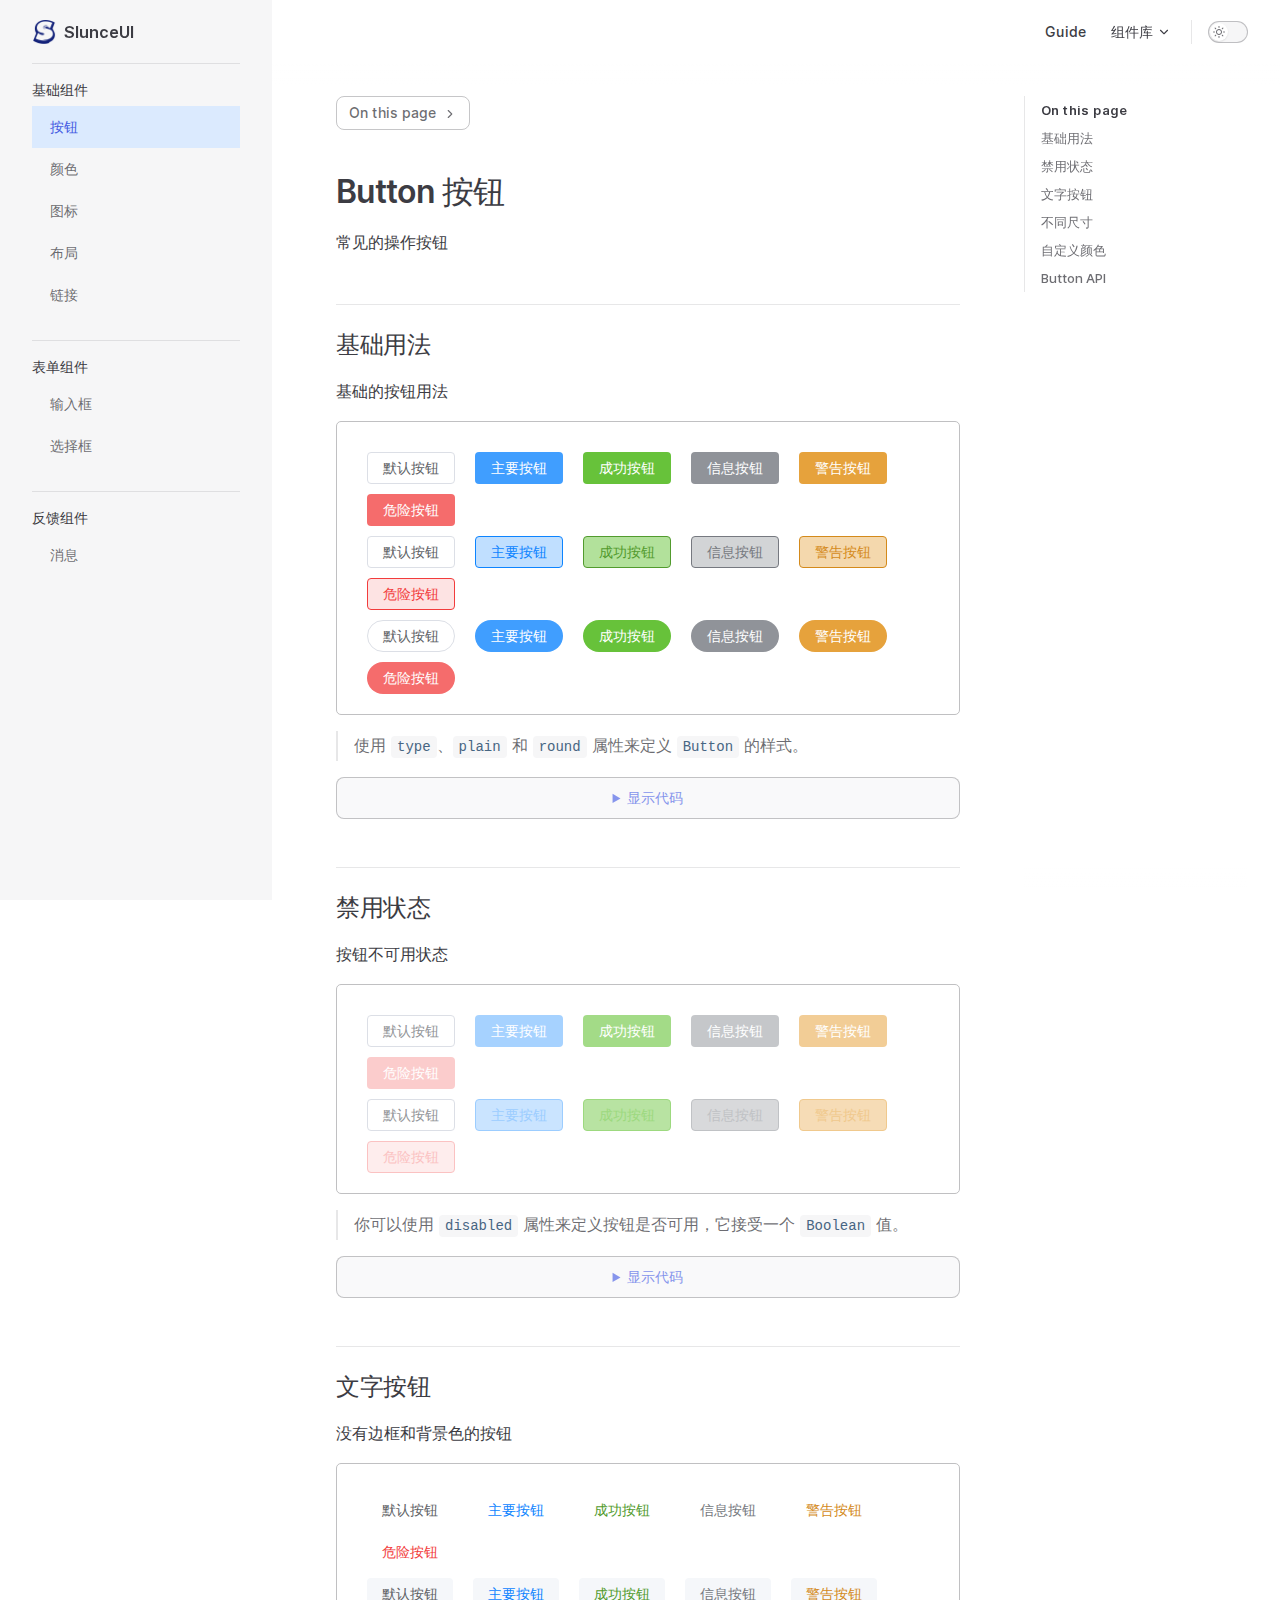
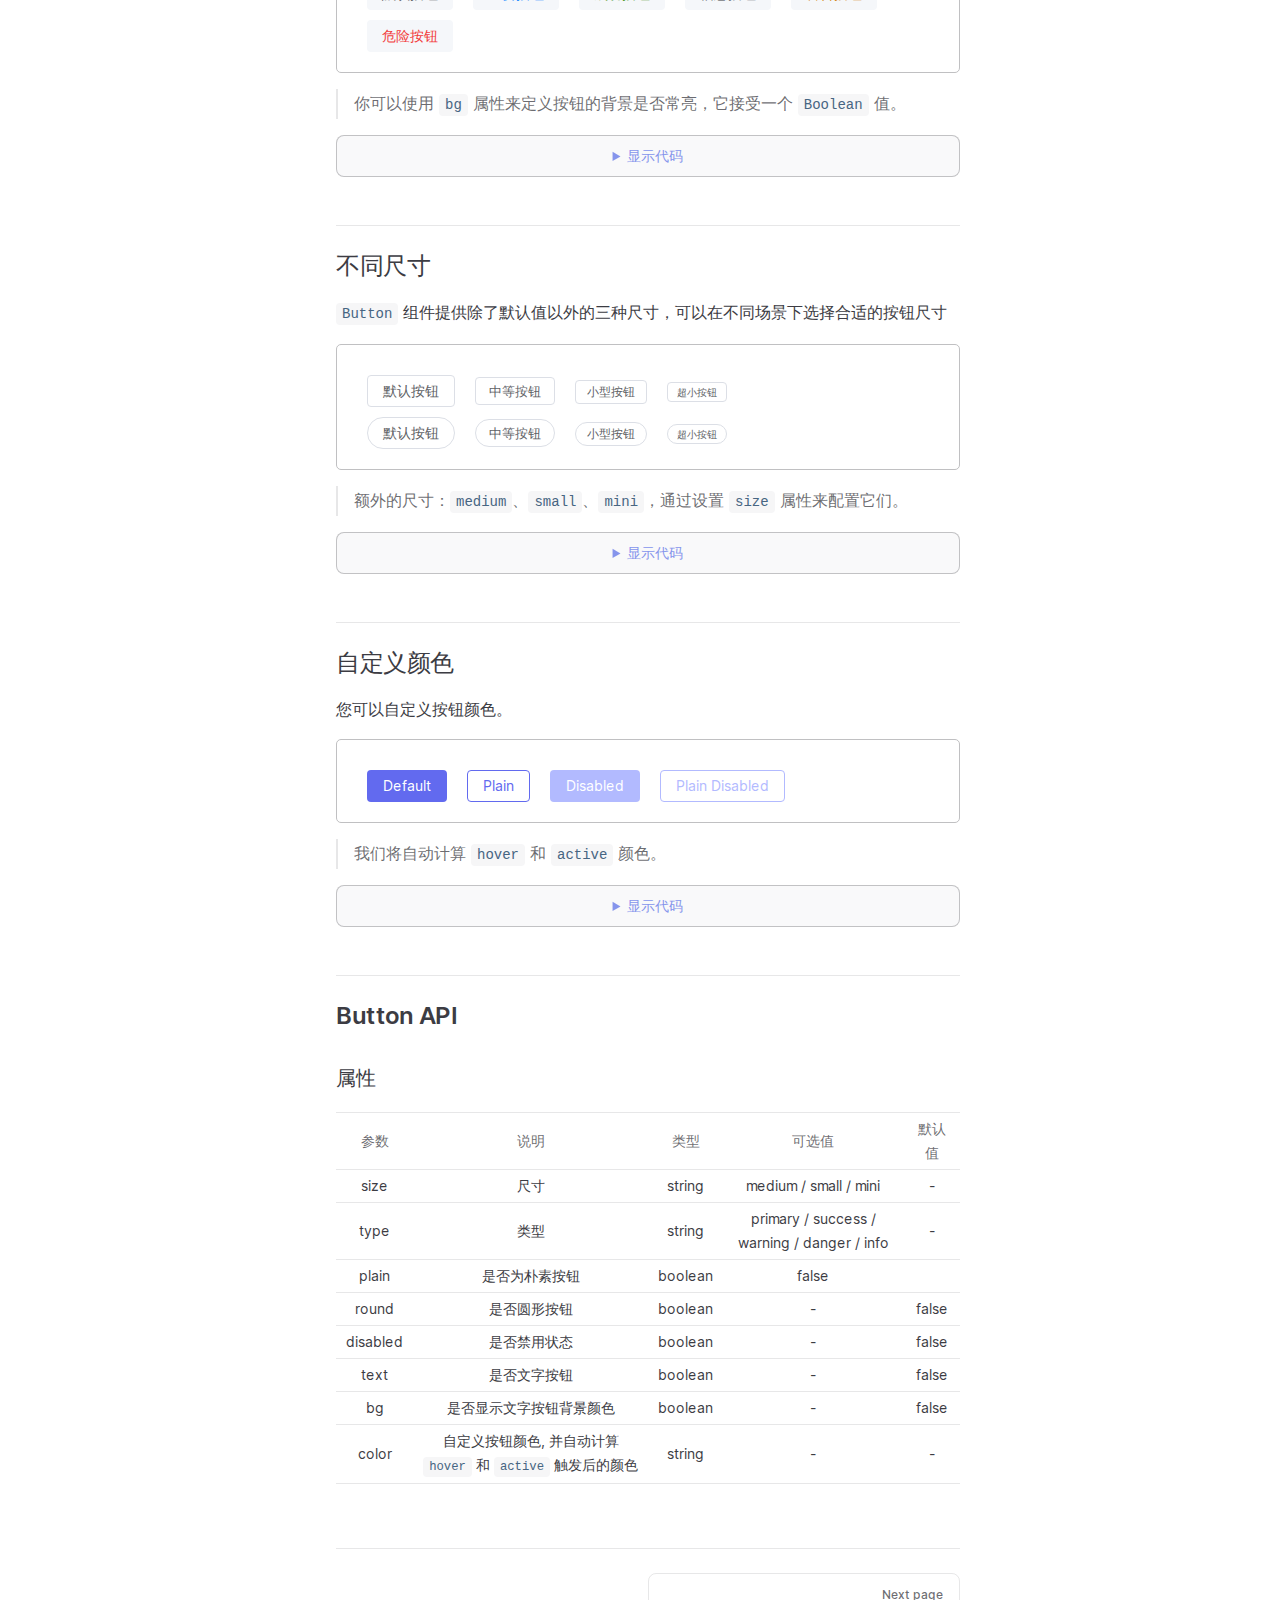
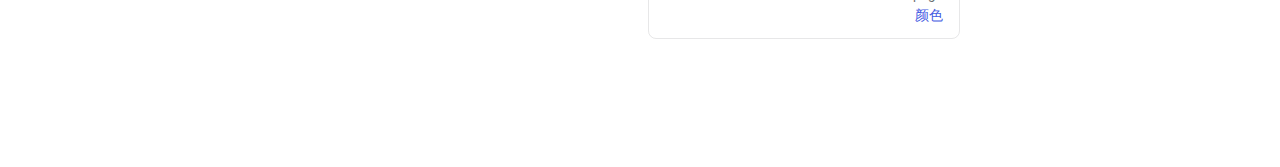
==== components/basic/button/index.html @ 37c3b407 "first add" ====
<!DOCTYPE html>
<html lang="en-US" dir="ltr">
  <head>
    <meta charset="utf-8">
    <meta name="viewport" content="width=device-width,initial-scale=1">
    <title>Button 按钮 | VitePress</title>
    <meta name="description" content="A VitePress site">
    <link rel="preload stylesheet" href="/assets/style.2dcff275.css" as="style">
    <script type="module" src="/assets/app.7edcdb15.js"></script>
    <link rel="preload" href="/assets/inter-roman-latin.2ed14f66.woff2" as="font" type="font/woff2" crossorigin="">
  <link rel="modulepreload" href="/assets/chunks/framework.1fa10162.js">
  <link rel="modulepreload" href="/assets/chunks/theme.1458fcb7.js">
  <link rel="modulepreload" href="/assets/components_basic_button_index.md.d06f1eed.lean.js">
  <script id="check-dark-light">(()=>{const e=localStorage.getItem("vitepress-theme-appearance")||"",a=window.matchMedia("(prefers-color-scheme: dark)").matches;(!e||e==="auto"?a:e==="dark")&&document.documentElement.classList.add("dark")})();</script>
  </head>
  <body>
    <div id="app"><div class="Layout" data-v-0743a4cf><!--[--><!--]--><!--[--><span tabindex="-1" data-v-5d77ab9c></span><a href="#VPContent" class="VPSkipLink visually-hidden" data-v-5d77ab9c> Skip to content </a><!--]--><!----><header class="VPNav" data-v-0743a4cf data-v-74433bcd><div class="VPNavBar has-sidebar" data-v-74433bcd data-v-3f7b1426><div class="container" data-v-3f7b1426><div class="title" data-v-3f7b1426><div class="VPNavBarTitle has-sidebar" data-v-3f7b1426 data-v-ff58567a><a class="title" href="/" data-v-ff58567a><!--[--><!--]--><!--[--><img class="VPImage logo" src="/logo.png" alt data-v-5f737d12><!--]--><!--[-->SlunceUI<!--]--><!--[--><!--]--></a></div></div><div class="content" data-v-3f7b1426><div class="curtain" data-v-3f7b1426></div><div class="content-body" data-v-3f7b1426><!--[--><!--]--><div class="VPNavBarSearch search" style="--vp-meta-key:&#39;Meta&#39;;" data-v-3f7b1426><!----></div><nav aria-labelledby="main-nav-aria-label" class="VPNavBarMenu menu" data-v-3f7b1426 data-v-c301f080><span id="main-nav-aria-label" class="visually-hidden" data-v-c301f080>Main Navigation</span><!--[--><!--[--><a class="VPLink link VPNavBarMenuLink" href="/guide/quickstart.html" tabindex="0" data-v-c301f080 data-v-0ea0fac5 data-v-6d3f8d57><!--[-->Guide<!--]--><!----></a><!--]--><!--[--><div class="VPFlyout VPNavBarMenuGroup" data-v-c301f080 data-v-d0f6ffcd><button type="button" class="button" aria-haspopup="true" aria-expanded="false" data-v-d0f6ffcd><span class="text" data-v-d0f6ffcd><!----> 组件库 <svg xmlns="http://www.w3.org/2000/svg" aria-hidden="true" focusable="false" viewbox="0 0 24 24" class="text-icon" data-v-d0f6ffcd><path d="M12,16c-0.3,0-0.5-0.1-0.7-0.3l-6-6c-0.4-0.4-0.4-1,0-1.4s1-0.4,1.4,0l5.3,5.3l5.3-5.3c0.4-0.4,1-0.4,1.4,0s0.4,1,0,1.4l-6,6C12.5,15.9,12.3,16,12,16z"></path></svg></span></button><div class="menu" data-v-d0f6ffcd><div class="VPMenu" data-v-d0f6ffcd data-v-55a66631><div class="items" data-v-55a66631><!--[--><!--[--><div class="VPMenuLink" data-v-55a66631 data-v-6b50d89c><a class="VPLink link active" href="/components/basic/button/" data-v-6b50d89c data-v-6d3f8d57><!--[-->基础组件<!--]--><!----></a></div><!--]--><!--[--><div class="VPMenuLink" data-v-55a66631 data-v-6b50d89c><a class="VPLink link" href="/components/form/input/" data-v-6b50d89c data-v-6d3f8d57><!--[-->表单组件<!--]--><!----></a></div><!--]--><!--[--><div class="VPMenuLink" data-v-55a66631 data-v-6b50d89c><a class="VPLink link" href="/components/feedback/message/" data-v-6b50d89c data-v-6d3f8d57><!--[-->反馈组件<!--]--><!----></a></div><!--]--><!--]--></div><!--[--><!--]--></div></div></div><!--]--><!--]--></nav><!----><div class="VPNavBarAppearance appearance" data-v-3f7b1426 data-v-57c62983><button class="VPSwitch VPSwitchAppearance" type="button" role="switch" title="toggle dark mode" aria-checked="false" data-v-57c62983 data-v-f590e0dc data-v-1c01f99e><span class="check" data-v-1c01f99e><span class="icon" data-v-1c01f99e><!--[--><svg xmlns="http://www.w3.org/2000/svg" aria-hidden="true" focusable="false" viewbox="0 0 24 24" class="sun" data-v-f590e0dc><path d="M12,18c-3.3,0-6-2.7-6-6s2.7-6,6-6s6,2.7,6,6S15.3,18,12,18zM12,8c-2.2,0-4,1.8-4,4c0,2.2,1.8,4,4,4c2.2,0,4-1.8,4-4C16,9.8,14.2,8,12,8z"></path><path d="M12,4c-0.6,0-1-0.4-1-1V1c0-0.6,0.4-1,1-1s1,0.4,1,1v2C13,3.6,12.6,4,12,4z"></path><path d="M12,24c-0.6,0-1-0.4-1-1v-2c0-0.6,0.4-1,1-1s1,0.4,1,1v2C13,23.6,12.6,24,12,24z"></path><path d="M5.6,6.6c-0.3,0-0.5-0.1-0.7-0.3L3.5,4.9c-0.4-0.4-0.4-1,0-1.4s1-0.4,1.4,0l1.4,1.4c0.4,0.4,0.4,1,0,1.4C6.2,6.5,5.9,6.6,5.6,6.6z"></path><path d="M19.8,20.8c-0.3,0-0.5-0.1-0.7-0.3l-1.4-1.4c-0.4-0.4-0.4-1,0-1.4s1-0.4,1.4,0l1.4,1.4c0.4,0.4,0.4,1,0,1.4C20.3,20.7,20,20.8,19.8,20.8z"></path><path d="M3,13H1c-0.6,0-1-0.4-1-1s0.4-1,1-1h2c0.6,0,1,0.4,1,1S3.6,13,3,13z"></path><path d="M23,13h-2c-0.6,0-1-0.4-1-1s0.4-1,1-1h2c0.6,0,1,0.4,1,1S23.6,13,23,13z"></path><path d="M4.2,20.8c-0.3,0-0.5-0.1-0.7-0.3c-0.4-0.4-0.4-1,0-1.4l1.4-1.4c0.4-0.4,1-0.4,1.4,0s0.4,1,0,1.4l-1.4,1.4C4.7,20.7,4.5,20.8,4.2,20.8z"></path><path d="M18.4,6.6c-0.3,0-0.5-0.1-0.7-0.3c-0.4-0.4-0.4-1,0-1.4l1.4-1.4c0.4-0.4,1-0.4,1.4,0s0.4,1,0,1.4l-1.4,1.4C18.9,6.5,18.6,6.6,18.4,6.6z"></path></svg><svg xmlns="http://www.w3.org/2000/svg" aria-hidden="true" focusable="false" viewbox="0 0 24 24" class="moon" data-v-f590e0dc><path d="M12.1,22c-0.3,0-0.6,0-0.9,0c-5.5-0.5-9.5-5.4-9-10.9c0.4-4.8,4.2-8.6,9-9c0.4,0,0.8,0.2,1,0.5c0.2,0.3,0.2,0.8-0.1,1.1c-2,2.7-1.4,6.4,1.3,8.4c2.1,1.6,5,1.6,7.1,0c0.3-0.2,0.7-0.3,1.1-0.1c0.3,0.2,0.5,0.6,0.5,1c-0.2,2.7-1.5,5.1-3.6,6.8C16.6,21.2,14.4,22,12.1,22zM9.3,4.4c-2.9,1-5,3.6-5.2,6.8c-0.4,4.4,2.8,8.3,7.2,8.7c2.1,0.2,4.2-0.4,5.8-1.8c1.1-0.9,1.9-2.1,2.4-3.4c-2.5,0.9-5.3,0.5-7.5-1.1C9.2,11.4,8.1,7.7,9.3,4.4z"></path></svg><!--]--></span></span></button></div><!----><div class="VPFlyout VPNavBarExtra extra" data-v-3f7b1426 data-v-7efd8eee data-v-d0f6ffcd><button type="button" class="button" aria-haspopup="true" aria-expanded="false" aria-label="extra navigation" data-v-d0f6ffcd><svg xmlns="http://www.w3.org/2000/svg" aria-hidden="true" focusable="false" viewbox="0 0 24 24" class="icon" data-v-d0f6ffcd><circle cx="12" cy="12" r="2"></circle><circle cx="19" cy="12" r="2"></circle><circle cx="5" cy="12" r="2"></circle></svg></button><div class="menu" data-v-d0f6ffcd><div class="VPMenu" data-v-d0f6ffcd data-v-55a66631><!----><!--[--><!--[--><!----><div class="group" data-v-7efd8eee><div class="item appearance" data-v-7efd8eee><p class="label" data-v-7efd8eee>Appearance</p><div class="appearance-action" data-v-7efd8eee><button class="VPSwitch VPSwitchAppearance" type="button" role="switch" title="toggle dark mode" aria-checked="false" data-v-7efd8eee data-v-f590e0dc data-v-1c01f99e><span class="check" data-v-1c01f99e><span class="icon" data-v-1c01f99e><!--[--><svg xmlns="http://www.w3.org/2000/svg" aria-hidden="true" focusable="false" viewbox="0 0 24 24" class="sun" data-v-f590e0dc><path d="M12,18c-3.3,0-6-2.7-6-6s2.7-6,6-6s6,2.7,6,6S15.3,18,12,18zM12,8c-2.2,0-4,1.8-4,4c0,2.2,1.8,4,4,4c2.2,0,4-1.8,4-4C16,9.8,14.2,8,12,8z"></path><path d="M12,4c-0.6,0-1-0.4-1-1V1c0-0.6,0.4-1,1-1s1,0.4,1,1v2C13,3.6,12.6,4,12,4z"></path><path d="M12,24c-0.6,0-1-0.4-1-1v-2c0-0.6,0.4-1,1-1s1,0.4,1,1v2C13,23.6,12.6,24,12,24z"></path><path d="M5.6,6.6c-0.3,0-0.5-0.1-0.7-0.3L3.5,4.9c-0.4-0.4-0.4-1,0-1.4s1-0.4,1.4,0l1.4,1.4c0.4,0.4,0.4,1,0,1.4C6.2,6.5,5.9,6.6,5.6,6.6z"></path><path d="M19.8,20.8c-0.3,0-0.5-0.1-0.7-0.3l-1.4-1.4c-0.4-0.4-0.4-1,0-1.4s1-0.4,1.4,0l1.4,1.4c0.4,0.4,0.4,1,0,1.4C20.3,20.7,20,20.8,19.8,20.8z"></path><path d="M3,13H1c-0.6,0-1-0.4-1-1s0.4-1,1-1h2c0.6,0,1,0.4,1,1S3.6,13,3,13z"></path><path d="M23,13h-2c-0.6,0-1-0.4-1-1s0.4-1,1-1h2c0.6,0,1,0.4,1,1S23.6,13,23,13z"></path><path d="M4.2,20.8c-0.3,0-0.5-0.1-0.7-0.3c-0.4-0.4-0.4-1,0-1.4l1.4-1.4c0.4-0.4,1-0.4,1.4,0s0.4,1,0,1.4l-1.4,1.4C4.7,20.7,4.5,20.8,4.2,20.8z"></path><path d="M18.4,6.6c-0.3,0-0.5-0.1-0.7-0.3c-0.4-0.4-0.4-1,0-1.4l1.4-1.4c0.4-0.4,1-0.4,1.4,0s0.4,1,0,1.4l-1.4,1.4C18.9,6.5,18.6,6.6,18.4,6.6z"></path></svg><svg xmlns="http://www.w3.org/2000/svg" aria-hidden="true" focusable="false" viewbox="0 0 24 24" class="moon" data-v-f590e0dc><path d="M12.1,22c-0.3,0-0.6,0-0.9,0c-5.5-0.5-9.5-5.4-9-10.9c0.4-4.8,4.2-8.6,9-9c0.4,0,0.8,0.2,1,0.5c0.2,0.3,0.2,0.8-0.1,1.1c-2,2.7-1.4,6.4,1.3,8.4c2.1,1.6,5,1.6,7.1,0c0.3-0.2,0.7-0.3,1.1-0.1c0.3,0.2,0.5,0.6,0.5,1c-0.2,2.7-1.5,5.1-3.6,6.8C16.6,21.2,14.4,22,12.1,22zM9.3,4.4c-2.9,1-5,3.6-5.2,6.8c-0.4,4.4,2.8,8.3,7.2,8.7c2.1,0.2,4.2-0.4,5.8-1.8c1.1-0.9,1.9-2.1,2.4-3.4c-2.5,0.9-5.3,0.5-7.5-1.1C9.2,11.4,8.1,7.7,9.3,4.4z"></path></svg><!--]--></span></span></button></div></div></div><!----><!--]--><!--]--></div></div></div><!--[--><!--]--><button type="button" class="VPNavBarHamburger hamburger" aria-label="mobile navigation" aria-expanded="false" aria-controls="VPNavScreen" data-v-3f7b1426 data-v-90e45a41><span class="container" data-v-90e45a41><span class="top" data-v-90e45a41></span><span class="middle" data-v-90e45a41></span><span class="bottom" data-v-90e45a41></span></span></button></div></div></div></div><!----></header><div class="VPLocalNav" data-v-0743a4cf data-v-85c79b19><button class="menu" aria-expanded="false" aria-controls="VPSidebarNav" data-v-85c79b19><svg xmlns="http://www.w3.org/2000/svg" aria-hidden="true" focusable="false" viewbox="0 0 24 24" class="menu-icon" data-v-85c79b19><path d="M17,11H3c-0.6,0-1-0.4-1-1s0.4-1,1-1h14c0.6,0,1,0.4,1,1S17.6,11,17,11z"></path><path d="M21,7H3C2.4,7,2,6.6,2,6s0.4-1,1-1h18c0.6,0,1,0.4,1,1S21.6,7,21,7z"></path><path d="M21,15H3c-0.6,0-1-0.4-1-1s0.4-1,1-1h18c0.6,0,1,0.4,1,1S21.6,15,21,15z"></path><path d="M17,19H3c-0.6,0-1-0.4-1-1s0.4-1,1-1h14c0.6,0,1,0.4,1,1S17.6,19,17,19z"></path></svg><span class="menu-text" data-v-85c79b19>Menu</span></button><div class="VPLocalNavOutlineDropdown" style="--vp-vh:0px;" data-v-85c79b19 data-v-6636bdb1><button data-v-6636bdb1>Return to top</button><!----></div></div><aside class="VPSidebar" data-v-0743a4cf data-v-1d3a9944><div class="curtain" data-v-1d3a9944></div><nav class="nav" id="VPSidebarNav" aria-labelledby="sidebar-aria-label" tabindex="-1" data-v-1d3a9944><span class="visually-hidden" id="sidebar-aria-label" data-v-1d3a9944> Sidebar Navigation </span><!--[--><!--]--><!--[--><div class="group" data-v-1d3a9944><section class="VPSidebarItem level-0 has-active" data-v-1d3a9944 data-v-4df54b4c><div class="item" role="button" tabindex="0" data-v-4df54b4c><div class="indicator" data-v-4df54b4c></div><h2 class="text" data-v-4df54b4c>基础组件</h2><!----></div><div class="items" data-v-4df54b4c><!--[--><div class="VPSidebarItem level-1 is-link is-active has-active" data-v-4df54b4c data-v-4df54b4c><div class="item" data-v-4df54b4c><div class="indicator" data-v-4df54b4c></div><a class="VPLink link link" href="/components/basic/button/" data-v-4df54b4c data-v-6d3f8d57><!--[--><p class="text" data-v-4df54b4c>按钮</p><!--]--><!----></a><!----></div><!----></div><div class="VPSidebarItem level-1 is-link" data-v-4df54b4c data-v-4df54b4c><div class="item" data-v-4df54b4c><div class="indicator" data-v-4df54b4c></div><a class="VPLink link link" href="/components/basic/color/" data-v-4df54b4c data-v-6d3f8d57><!--[--><p class="text" data-v-4df54b4c>颜色</p><!--]--><!----></a><!----></div><!----></div><div class="VPSidebarItem level-1 is-link" data-v-4df54b4c data-v-4df54b4c><div class="item" data-v-4df54b4c><div class="indicator" data-v-4df54b4c></div><a class="VPLink link link" href="/components/basic/icon/" data-v-4df54b4c data-v-6d3f8d57><!--[--><p class="text" data-v-4df54b4c>图标</p><!--]--><!----></a><!----></div><!----></div><div class="VPSidebarItem level-1 is-link" data-v-4df54b4c data-v-4df54b4c><div class="item" data-v-4df54b4c><div class="indicator" data-v-4df54b4c></div><a class="VPLink link link" href="/components/basic/layout/" data-v-4df54b4c data-v-6d3f8d57><!--[--><p class="text" data-v-4df54b4c>布局</p><!--]--><!----></a><!----></div><!----></div><div class="VPSidebarItem level-1 is-link" data-v-4df54b4c data-v-4df54b4c><div class="item" data-v-4df54b4c><div class="indicator" data-v-4df54b4c></div><a class="VPLink link link" href="/components/basic/link/" data-v-4df54b4c data-v-6d3f8d57><!--[--><p class="text" data-v-4df54b4c>链接</p><!--]--><!----></a><!----></div><!----></div><!--]--></div></section></div><div class="group" data-v-1d3a9944><section class="VPSidebarItem level-0" data-v-1d3a9944 data-v-4df54b4c><div class="item" role="button" tabindex="0" data-v-4df54b4c><div class="indicator" data-v-4df54b4c></div><h2 class="text" data-v-4df54b4c>表单组件</h2><!----></div><div class="items" data-v-4df54b4c><!--[--><div class="VPSidebarItem level-1 is-link" data-v-4df54b4c data-v-4df54b4c><div class="item" data-v-4df54b4c><div class="indicator" data-v-4df54b4c></div><a class="VPLink link link" href="/components/form/input/" data-v-4df54b4c data-v-6d3f8d57><!--[--><p class="text" data-v-4df54b4c>输入框</p><!--]--><!----></a><!----></div><!----></div><div class="VPSidebarItem level-1 is-link" data-v-4df54b4c data-v-4df54b4c><div class="item" data-v-4df54b4c><div class="indicator" data-v-4df54b4c></div><a class="VPLink link link" href="/components/form/select/" data-v-4df54b4c data-v-6d3f8d57><!--[--><p class="text" data-v-4df54b4c>选择框</p><!--]--><!----></a><!----></div><!----></div><!--]--></div></section></div><div class="group" data-v-1d3a9944><section class="VPSidebarItem level-0" data-v-1d3a9944 data-v-4df54b4c><div class="item" role="button" tabindex="0" data-v-4df54b4c><div class="indicator" data-v-4df54b4c></div><h2 class="text" data-v-4df54b4c>反馈组件</h2><!----></div><div class="items" data-v-4df54b4c><!--[--><div class="VPSidebarItem level-1 is-link" data-v-4df54b4c data-v-4df54b4c><div class="item" data-v-4df54b4c><div class="indicator" data-v-4df54b4c></div><a class="VPLink link link" href="/components/feedback/message/" data-v-4df54b4c data-v-6d3f8d57><!--[--><p class="text" data-v-4df54b4c>消息</p><!--]--><!----></a><!----></div><!----></div><!--]--></div></section></div><!--]--><!--[--><!--]--></nav></aside><div class="VPContent has-sidebar" id="VPContent" data-v-0743a4cf data-v-8d9a0112><div class="VPDoc has-sidebar has-aside" data-v-8d9a0112 data-v-25ee9d1d><!--[--><!--]--><div class="container" data-v-25ee9d1d><div class="aside" data-v-25ee9d1d><div class="aside-curtain" data-v-25ee9d1d></div><div class="aside-container" data-v-25ee9d1d><div class="aside-content" data-v-25ee9d1d><div class="VPDocAside" data-v-25ee9d1d data-v-df4d5c94><!--[--><!--]--><!--[--><!--]--><div class="VPDocAsideOutline" data-v-df4d5c94 data-v-f5118e29><div class="content" data-v-f5118e29><div class="outline-marker" data-v-f5118e29></div><div class="outline-title" data-v-f5118e29>On this page</div><nav aria-labelledby="doc-outline-aria-label" data-v-f5118e29><span class="visually-hidden" id="doc-outline-aria-label" data-v-f5118e29> Table of Contents for current page </span><ul class="root" data-v-f5118e29 data-v-3be50e0f><!--[--><!--]--></ul></nav></div></div><!--[--><!--]--><div class="spacer" data-v-df4d5c94></div><!--[--><!--]--><!----><!--[--><!--]--><!--[--><!--]--></div></div></div></div><div class="content" data-v-25ee9d1d><div class="content-container" data-v-25ee9d1d><!--[--><!--]--><!----><main class="main" data-v-25ee9d1d><div style="position:relative;" class="vp-doc _components_basic_button_index" data-v-25ee9d1d><div><h1 id="button-按钮" tabindex="-1">Button 按钮 <a class="header-anchor" href="#button-按钮" aria-label="Permalink to &quot;Button 按钮&quot;">​</a></h1><p>常见的操作按钮</p><h2 id="基础用法" tabindex="-1">基础用法 <a class="header-anchor" href="#基础用法" aria-label="Permalink to &quot;基础用法&quot;">​</a></h2><p>基础的按钮用法</p><div class="box" style="border:1px solid #c0c0c2;border-radius:5px;padding:20px 10px;"><div><button class="slButton sl-button sl-button-normal sl-button-default" style="margin-top:10px;" data-v-25413bf1><!----><!--[-->默认按钮<!--]--><!----></button><button class="slButton sl-button sl-button-normal sl-button-primary" style="--custom-color:#000000;--custom-color-hover:#282828;--custom-color-active:#000000;--custom-color-disabled:#505050;padding:8px 15px;margin-top:10px;" data-v-25413bf1><!----><!--[-->主要按钮<!--]--><!----></button><button class="slButton sl-button sl-button-normal sl-button-success" style="--custom-color:#000000;--custom-color-hover:#282828;--custom-color-active:#000000;--custom-color-disabled:#505050;padding:8px 15px;margin-top:10px;" data-v-25413bf1><!----><!--[-->成功按钮<!--]--><!----></button><button class="slButton sl-button sl-button-normal sl-button-info" style="--custom-color:#000000;--custom-color-hover:#282828;--custom-color-active:#000000;--custom-color-disabled:#505050;padding:8px 15px;margin-top:10px;" data-v-25413bf1><!----><!--[-->信息按钮<!--]--><!----></button><button class="slButton sl-button sl-button-normal sl-button-warning" style="--custom-color:#000000;--custom-color-hover:#282828;--custom-color-active:#000000;--custom-color-disabled:#505050;padding:8px 15px;margin-top:10px;" data-v-25413bf1><!----><!--[-->警告按钮<!--]--><!----></button><button class="slButton sl-button sl-button-normal sl-button-danger" style="--custom-color:#000000;--custom-color-hover:#282828;--custom-color-active:#000000;--custom-color-disabled:#505050;padding:8px 15px;margin-top:10px;" data-v-25413bf1><!----><!--[-->危险按钮<!--]--><!----></button></div><div><button class="slButton sl-button sl-button-normal sl-button-default is-plain" style="margin-top:10px;" data-v-25413bf1><!----><!--[-->默认按钮<!--]--><!----></button><button class="slButton sl-button sl-button-normal sl-button-primary is-plain" style="--custom-color:#000000;--custom-color-hover:#282828;--custom-color-active:#000000;--custom-color-disabled:#505050;padding:8px 15px;margin-top:10px;" data-v-25413bf1><!----><!--[-->主要按钮<!--]--><!----></button><button class="slButton sl-button sl-button-normal sl-button-success is-plain" style="--custom-color:#000000;--custom-color-hover:#282828;--custom-color-active:#000000;--custom-color-disabled:#505050;padding:8px 15px;margin-top:10px;" data-v-25413bf1><!----><!--[-->成功按钮<!--]--><!----></button><button class="slButton sl-button sl-button-normal sl-button-info is-plain" style="--custom-color:#000000;--custom-color-hover:#282828;--custom-color-active:#000000;--custom-color-disabled:#505050;padding:8px 15px;margin-top:10px;" data-v-25413bf1><!----><!--[-->信息按钮<!--]--><!----></button><button class="slButton sl-button sl-button-normal sl-button-warning is-plain" style="--custom-color:#000000;--custom-color-hover:#282828;--custom-color-active:#000000;--custom-color-disabled:#505050;padding:8px 15px;margin-top:10px;" data-v-25413bf1><!----><!--[-->警告按钮<!--]--><!----></button><button class="slButton sl-button sl-button-normal sl-button-danger is-plain" style="--custom-color:#000000;--custom-color-hover:#282828;--custom-color-active:#000000;--custom-color-disabled:#505050;padding:8px 15px;margin-top:10px;" data-v-25413bf1><!----><!--[-->危险按钮<!--]--><!----></button></div><div><button class="slButton sl-button sl-button-normal sl-button-default is-round" style="margin-top:10px;" data-v-25413bf1><!----><!--[-->默认按钮<!--]--><!----></button><button class="slButton sl-button sl-button-normal sl-button-primary is-round" style="--custom-color:#000000;--custom-color-hover:#282828;--custom-color-active:#000000;--custom-color-disabled:#505050;padding:8px 15px;margin-top:10px;" data-v-25413bf1><!----><!--[-->主要按钮<!--]--><!----></button><button class="slButton sl-button sl-button-normal sl-button-success is-round" style="--custom-color:#000000;--custom-color-hover:#282828;--custom-color-active:#000000;--custom-color-disabled:#505050;padding:8px 15px;margin-top:10px;" data-v-25413bf1><!----><!--[-->成功按钮<!--]--><!----></button><button class="slButton sl-button sl-button-normal sl-button-info is-round" style="--custom-color:#000000;--custom-color-hover:#282828;--custom-color-active:#000000;--custom-color-disabled:#505050;padding:8px 15px;margin-top:10px;" data-v-25413bf1><!----><!--[-->信息按钮<!--]--><!----></button><button class="slButton sl-button sl-button-normal sl-button-warning is-round" style="--custom-color:#000000;--custom-color-hover:#282828;--custom-color-active:#000000;--custom-color-disabled:#505050;padding:8px 15px;margin-top:10px;" data-v-25413bf1><!----><!--[-->警告按钮<!--]--><!----></button><button class="slButton sl-button sl-button-normal sl-button-danger is-round" style="--custom-color:#000000;--custom-color-hover:#282828;--custom-color-active:#000000;--custom-color-disabled:#505050;padding:8px 15px;margin-top:10px;" data-v-25413bf1><!----><!--[-->危险按钮<!--]--><!----></button></div></div><blockquote><p>使用 <code>type</code>、<code>plain</code> 和 <code>round</code> 属性来定义 <code>Button</code> 的样式。</p></blockquote><details class="details custom-block"><summary>显示代码</summary><div class="language-html"><button title="Copy Code" class="copy"></button><span class="lang">html</span><pre class="shiki material-theme-palenight"><code><span class="line"><span style="color:#89DDFF;">&lt;</span><span style="color:#F07178;">div</span><span style="color:#89DDFF;">&gt;</span></span>
<span class="line"><span style="color:#A6ACCD;">  </span><span style="color:#89DDFF;">&lt;</span><span style="color:#F07178;">sl-button</span><span style="color:#89DDFF;">&gt;</span><span style="color:#A6ACCD;">默认按钮</span><span style="color:#89DDFF;">&lt;/</span><span style="color:#F07178;">sl-button</span><span style="color:#89DDFF;">&gt;</span></span>
<span class="line"><span style="color:#A6ACCD;">  </span><span style="color:#89DDFF;">&lt;</span><span style="color:#F07178;">sl-button</span><span style="color:#89DDFF;"> </span><span style="color:#C792EA;">type</span><span style="color:#89DDFF;">=</span><span style="color:#89DDFF;">&quot;</span><span style="color:#C3E88D;">primary</span><span style="color:#89DDFF;">&quot;</span><span style="color:#89DDFF;">&gt;</span><span style="color:#A6ACCD;">主要按钮</span><span style="color:#89DDFF;">&lt;/</span><span style="color:#F07178;">sl-button</span><span style="color:#89DDFF;">&gt;</span></span>
<span class="line"><span style="color:#A6ACCD;">  </span><span style="color:#89DDFF;">&lt;</span><span style="color:#F07178;">sl-button</span><span style="color:#89DDFF;"> </span><span style="color:#C792EA;">type</span><span style="color:#89DDFF;">=</span><span style="color:#89DDFF;">&quot;</span><span style="color:#C3E88D;">success</span><span style="color:#89DDFF;">&quot;</span><span style="color:#89DDFF;">&gt;</span><span style="color:#A6ACCD;">成功按钮</span><span style="color:#89DDFF;">&lt;/</span><span style="color:#F07178;">sl-button</span><span style="color:#89DDFF;">&gt;</span></span>
<span class="line"><span style="color:#A6ACCD;">  </span><span style="color:#89DDFF;">&lt;</span><span style="color:#F07178;">sl-button</span><span style="color:#89DDFF;"> </span><span style="color:#C792EA;">type</span><span style="color:#89DDFF;">=</span><span style="color:#89DDFF;">&quot;</span><span style="color:#C3E88D;">info</span><span style="color:#89DDFF;">&quot;</span><span style="color:#89DDFF;">&gt;</span><span style="color:#A6ACCD;">信息按钮</span><span style="color:#89DDFF;">&lt;/</span><span style="color:#F07178;">sl-button</span><span style="color:#89DDFF;">&gt;</span></span>
<span class="line"><span style="color:#A6ACCD;">  </span><span style="color:#89DDFF;">&lt;</span><span style="color:#F07178;">sl-button</span><span style="color:#89DDFF;"> </span><span style="color:#C792EA;">type</span><span style="color:#89DDFF;">=</span><span style="color:#89DDFF;">&quot;</span><span style="color:#C3E88D;">warning</span><span style="color:#89DDFF;">&quot;</span><span style="color:#89DDFF;">&gt;</span><span style="color:#A6ACCD;">警告按钮</span><span style="color:#89DDFF;">&lt;/</span><span style="color:#F07178;">sl-button</span><span style="color:#89DDFF;">&gt;</span></span>
<span class="line"><span style="color:#A6ACCD;">  </span><span style="color:#89DDFF;">&lt;</span><span style="color:#F07178;">sl-button</span><span style="color:#89DDFF;"> </span><span style="color:#C792EA;">type</span><span style="color:#89DDFF;">=</span><span style="color:#89DDFF;">&quot;</span><span style="color:#C3E88D;">danger</span><span style="color:#89DDFF;">&quot;</span><span style="color:#89DDFF;">&gt;</span><span style="color:#A6ACCD;">危险按钮</span><span style="color:#89DDFF;">&lt;/</span><span style="color:#F07178;">sl-button</span><span style="color:#89DDFF;">&gt;</span></span>
<span class="line"><span style="color:#89DDFF;">&lt;/</span><span style="color:#F07178;">div</span><span style="color:#89DDFF;">&gt;</span></span>
<span class="line"><span style="color:#89DDFF;">&lt;</span><span style="color:#F07178;">div</span><span style="color:#89DDFF;"> </span><span style="color:#C792EA;">style</span><span style="color:#89DDFF;">=</span><span style="color:#89DDFF;">&#39;</span><span style="color:#C3E88D;">margin-top:20px</span><span style="color:#89DDFF;">&#39;</span><span style="color:#89DDFF;">&gt;</span></span>
<span class="line"><span style="color:#A6ACCD;">  </span><span style="color:#89DDFF;">&lt;</span><span style="color:#F07178;">sl-button</span><span style="color:#89DDFF;"> </span><span style="color:#C792EA;">plain</span><span style="color:#89DDFF;">&gt;</span><span style="color:#A6ACCD;">默认按钮</span><span style="color:#89DDFF;">&lt;/</span><span style="color:#F07178;">sl-button</span><span style="color:#89DDFF;">&gt;</span></span>
<span class="line"><span style="color:#A6ACCD;">  </span><span style="color:#89DDFF;">&lt;</span><span style="color:#F07178;">sl-button</span><span style="color:#89DDFF;"> </span><span style="color:#C792EA;">plain</span><span style="color:#89DDFF;"> </span><span style="color:#C792EA;">type</span><span style="color:#89DDFF;">=</span><span style="color:#89DDFF;">&quot;</span><span style="color:#C3E88D;">primary</span><span style="color:#89DDFF;">&quot;</span><span style="color:#89DDFF;">&gt;</span><span style="color:#A6ACCD;">主要按钮</span><span style="color:#89DDFF;">&lt;/</span><span style="color:#F07178;">sl-button</span><span style="color:#89DDFF;">&gt;</span></span>
<span class="line"><span style="color:#A6ACCD;">  </span><span style="color:#89DDFF;">&lt;</span><span style="color:#F07178;">sl-button</span><span style="color:#89DDFF;"> </span><span style="color:#C792EA;">plain</span><span style="color:#89DDFF;"> </span><span style="color:#C792EA;">type</span><span style="color:#89DDFF;">=</span><span style="color:#89DDFF;">&quot;</span><span style="color:#C3E88D;">success</span><span style="color:#89DDFF;">&quot;</span><span style="color:#89DDFF;">&gt;</span><span style="color:#A6ACCD;">成功按钮</span><span style="color:#89DDFF;">&lt;/</span><span style="color:#F07178;">sl-button</span><span style="color:#89DDFF;">&gt;</span></span>
<span class="line"><span style="color:#A6ACCD;">  </span><span style="color:#89DDFF;">&lt;</span><span style="color:#F07178;">sl-button</span><span style="color:#89DDFF;"> </span><span style="color:#C792EA;">plain</span><span style="color:#89DDFF;"> </span><span style="color:#C792EA;">type</span><span style="color:#89DDFF;">=</span><span style="color:#89DDFF;">&quot;</span><span style="color:#C3E88D;">info</span><span style="color:#89DDFF;">&quot;</span><span style="color:#89DDFF;">&gt;</span><span style="color:#A6ACCD;">信息按钮</span><span style="color:#89DDFF;">&lt;/</span><span style="color:#F07178;">sl-button</span><span style="color:#89DDFF;">&gt;</span></span>
<span class="line"><span style="color:#A6ACCD;">  </span><span style="color:#89DDFF;">&lt;</span><span style="color:#F07178;">sl-button</span><span style="color:#89DDFF;"> </span><span style="color:#C792EA;">plain</span><span style="color:#89DDFF;"> </span><span style="color:#C792EA;">type</span><span style="color:#89DDFF;">=</span><span style="color:#89DDFF;">&quot;</span><span style="color:#C3E88D;">warning</span><span style="color:#89DDFF;">&quot;</span><span style="color:#89DDFF;">&gt;</span><span style="color:#A6ACCD;">警告按钮</span><span style="color:#89DDFF;">&lt;/</span><span style="color:#F07178;">sl-button</span><span style="color:#89DDFF;">&gt;</span></span>
<span class="line"><span style="color:#A6ACCD;">  </span><span style="color:#89DDFF;">&lt;</span><span style="color:#F07178;">sl-button</span><span style="color:#89DDFF;"> </span><span style="color:#C792EA;">plain</span><span style="color:#89DDFF;"> </span><span style="color:#C792EA;">type</span><span style="color:#89DDFF;">=</span><span style="color:#89DDFF;">&quot;</span><span style="color:#C3E88D;">danger</span><span style="color:#89DDFF;">&quot;</span><span style="color:#89DDFF;">&gt;</span><span style="color:#A6ACCD;">危险按钮</span><span style="color:#89DDFF;">&lt;/</span><span style="color:#F07178;">sl-button</span><span style="color:#89DDFF;">&gt;</span></span>
<span class="line"><span style="color:#89DDFF;">&lt;/</span><span style="color:#F07178;">div</span><span style="color:#89DDFF;">&gt;</span></span>
<span class="line"><span style="color:#89DDFF;">&lt;</span><span style="color:#F07178;">div</span><span style="color:#89DDFF;"> </span><span style="color:#C792EA;">style</span><span style="color:#89DDFF;">=</span><span style="color:#89DDFF;">&#39;</span><span style="color:#C3E88D;">margin-top:20px</span><span style="color:#89DDFF;">&#39;</span><span style="color:#89DDFF;">&gt;</span></span>
<span class="line"><span style="color:#A6ACCD;">  </span><span style="color:#89DDFF;">&lt;</span><span style="color:#F07178;">sl-button</span><span style="color:#89DDFF;"> </span><span style="color:#C792EA;">round</span><span style="color:#89DDFF;">&gt;</span><span style="color:#A6ACCD;">默认按钮</span><span style="color:#89DDFF;">&lt;/</span><span style="color:#F07178;">sl-button</span><span style="color:#89DDFF;">&gt;</span></span>
<span class="line"><span style="color:#A6ACCD;">  </span><span style="color:#89DDFF;">&lt;</span><span style="color:#F07178;">sl-button</span><span style="color:#89DDFF;"> </span><span style="color:#C792EA;">round</span><span style="color:#89DDFF;"> </span><span style="color:#C792EA;">type</span><span style="color:#89DDFF;">=</span><span style="color:#89DDFF;">&quot;</span><span style="color:#C3E88D;">primary</span><span style="color:#89DDFF;">&quot;</span><span style="color:#89DDFF;">&gt;</span><span style="color:#A6ACCD;">主要按钮</span><span style="color:#89DDFF;">&lt;/</span><span style="color:#F07178;">sl-button</span><span style="color:#89DDFF;">&gt;</span></span>
<span class="line"><span style="color:#A6ACCD;">  </span><span style="color:#89DDFF;">&lt;</span><span style="color:#F07178;">sl-button</span><span style="color:#89DDFF;"> </span><span style="color:#C792EA;">round</span><span style="color:#89DDFF;"> </span><span style="color:#C792EA;">type</span><span style="color:#89DDFF;">=</span><span style="color:#89DDFF;">&quot;</span><span style="color:#C3E88D;">success</span><span style="color:#89DDFF;">&quot;</span><span style="color:#89DDFF;">&gt;</span><span style="color:#A6ACCD;">成功按钮</span><span style="color:#89DDFF;">&lt;/</span><span style="color:#F07178;">sl-button</span><span style="color:#89DDFF;">&gt;</span></span>
<span class="line"><span style="color:#A6ACCD;">  </span><span style="color:#89DDFF;">&lt;</span><span style="color:#F07178;">sl-button</span><span style="color:#89DDFF;"> </span><span style="color:#C792EA;">round</span><span style="color:#89DDFF;"> </span><span style="color:#C792EA;">type</span><span style="color:#89DDFF;">=</span><span style="color:#89DDFF;">&quot;</span><span style="color:#C3E88D;">info</span><span style="color:#89DDFF;">&quot;</span><span style="color:#89DDFF;">&gt;</span><span style="color:#A6ACCD;">信息按钮</span><span style="color:#89DDFF;">&lt;/</span><span style="color:#F07178;">sl-button</span><span style="color:#89DDFF;">&gt;</span></span>
<span class="line"><span style="color:#A6ACCD;">  </span><span style="color:#89DDFF;">&lt;</span><span style="color:#F07178;">sl-button</span><span style="color:#89DDFF;"> </span><span style="color:#C792EA;">round</span><span style="color:#89DDFF;"> </span><span style="color:#C792EA;">type</span><span style="color:#89DDFF;">=</span><span style="color:#89DDFF;">&quot;</span><span style="color:#C3E88D;">warning</span><span style="color:#89DDFF;">&quot;</span><span style="color:#89DDFF;">&gt;</span><span style="color:#A6ACCD;">警告按钮</span><span style="color:#89DDFF;">&lt;/</span><span style="color:#F07178;">sl-button</span><span style="color:#89DDFF;">&gt;</span></span>
<span class="line"><span style="color:#A6ACCD;">  </span><span style="color:#89DDFF;">&lt;</span><span style="color:#F07178;">sl-button</span><span style="color:#89DDFF;"> </span><span style="color:#C792EA;">round</span><span style="color:#89DDFF;"> </span><span style="color:#C792EA;">type</span><span style="color:#89DDFF;">=</span><span style="color:#89DDFF;">&quot;</span><span style="color:#C3E88D;">danger</span><span style="color:#89DDFF;">&quot;</span><span style="color:#89DDFF;">&gt;</span><span style="color:#A6ACCD;">危险按钮</span><span style="color:#89DDFF;">&lt;/</span><span style="color:#F07178;">sl-button</span><span style="color:#89DDFF;">&gt;</span></span>
<span class="line"><span style="color:#89DDFF;">&lt;/</span><span style="color:#F07178;">div</span><span style="color:#89DDFF;">&gt;</span></span></code></pre></div></details><h2 id="禁用状态" tabindex="-1">禁用状态 <a class="header-anchor" href="#禁用状态" aria-label="Permalink to &quot;禁用状态&quot;">​</a></h2><p>按钮不可用状态</p><div class="box" style="border:1px solid #c0c0c2;border-radius:5px;padding:20px 10px;"><div><button class="slButton sl-button sl-button-normal sl-button-default is-disabled" style="margin-top:10px;" data-v-25413bf1><!----><!--[-->默认按钮<!--]--><!----></button><button class="slButton sl-button sl-button-normal sl-button-primary is-disabled" style="--custom-color:#000000;--custom-color-hover:#282828;--custom-color-active:#000000;--custom-color-disabled:#505050;padding:8px 15px;margin-top:10px;" data-v-25413bf1><!----><!--[-->主要按钮<!--]--><!----></button><button class="slButton sl-button sl-button-normal sl-button-success is-disabled" style="--custom-color:#000000;--custom-color-hover:#282828;--custom-color-active:#000000;--custom-color-disabled:#505050;padding:8px 15px;margin-top:10px;" data-v-25413bf1><!----><!--[-->成功按钮<!--]--><!----></button><button class="slButton sl-button sl-button-normal sl-button-info is-disabled" style="--custom-color:#000000;--custom-color-hover:#282828;--custom-color-active:#000000;--custom-color-disabled:#505050;padding:8px 15px;margin-top:10px;" data-v-25413bf1><!----><!--[-->信息按钮<!--]--><!----></button><button class="slButton sl-button sl-button-normal sl-button-warning is-disabled" style="--custom-color:#000000;--custom-color-hover:#282828;--custom-color-active:#000000;--custom-color-disabled:#505050;padding:8px 15px;margin-top:10px;" data-v-25413bf1><!----><!--[-->警告按钮<!--]--><!----></button><button class="slButton sl-button sl-button-normal sl-button-danger is-disabled" style="--custom-color:#000000;--custom-color-hover:#282828;--custom-color-active:#000000;--custom-color-disabled:#505050;padding:8px 15px;margin-top:10px;" data-v-25413bf1><!----><!--[-->危险按钮<!--]--><!----></button></div><div><button class="slButton sl-button sl-button-normal sl-button-default is-disabled is-plain" style="margin-top:10px;" data-v-25413bf1><!----><!--[-->默认按钮<!--]--><!----></button><button class="slButton sl-button sl-button-normal sl-button-primary is-disabled is-plain" style="--custom-color:#000000;--custom-color-hover:#282828;--custom-color-active:#000000;--custom-color-disabled:#505050;padding:8px 15px;margin-top:10px;" data-v-25413bf1><!----><!--[-->主要按钮<!--]--><!----></button><button class="slButton sl-button sl-button-normal sl-button-success is-disabled is-plain" style="--custom-color:#000000;--custom-color-hover:#282828;--custom-color-active:#000000;--custom-color-disabled:#505050;padding:8px 15px;margin-top:10px;" data-v-25413bf1><!----><!--[-->成功按钮<!--]--><!----></button><button class="slButton sl-button sl-button-normal sl-button-info is-disabled is-plain" style="--custom-color:#000000;--custom-color-hover:#282828;--custom-color-active:#000000;--custom-color-disabled:#505050;padding:8px 15px;margin-top:10px;" data-v-25413bf1><!----><!--[-->信息按钮<!--]--><!----></button><button class="slButton sl-button sl-button-normal sl-button-warning is-disabled is-plain" style="--custom-color:#000000;--custom-color-hover:#282828;--custom-color-active:#000000;--custom-color-disabled:#505050;padding:8px 15px;margin-top:10px;" data-v-25413bf1><!----><!--[-->警告按钮<!--]--><!----></button><button class="slButton sl-button sl-button-normal sl-button-danger is-disabled is-plain" style="--custom-color:#000000;--custom-color-hover:#282828;--custom-color-active:#000000;--custom-color-disabled:#505050;padding:8px 15px;margin-top:10px;" data-v-25413bf1><!----><!--[-->危险按钮<!--]--><!----></button></div></div><blockquote><p>你可以使用 <code>disabled</code> 属性来定义按钮是否可用，它接受一个 <code>Boolean</code> 值。</p></blockquote><details class="details custom-block"><summary>显示代码</summary><div class="language-html"><button title="Copy Code" class="copy"></button><span class="lang">html</span><pre class="shiki material-theme-palenight"><code><span class="line"><span style="color:#89DDFF;">&lt;</span><span style="color:#F07178;">div</span><span style="color:#89DDFF;">&gt;</span></span>
<span class="line"><span style="color:#A6ACCD;">  </span><span style="color:#89DDFF;">&lt;</span><span style="color:#F07178;">div</span><span style="color:#89DDFF;">&gt;</span></span>
<span class="line"><span style="color:#A6ACCD;">    </span><span style="color:#89DDFF;">&lt;</span><span style="color:#F07178;">sl-button</span><span style="color:#89DDFF;"> </span><span style="color:#C792EA;">disabled</span><span style="color:#89DDFF;">&gt;</span><span style="color:#A6ACCD;">默认按钮</span><span style="color:#89DDFF;">&lt;/</span><span style="color:#F07178;">sl-button</span><span style="color:#89DDFF;">&gt;</span></span>
<span class="line"><span style="color:#A6ACCD;">    </span><span style="color:#89DDFF;">&lt;</span><span style="color:#F07178;">sl-button</span><span style="color:#89DDFF;"> </span><span style="color:#C792EA;">disabled</span><span style="color:#89DDFF;"> </span><span style="color:#C792EA;">type</span><span style="color:#89DDFF;">=</span><span style="color:#89DDFF;">&quot;</span><span style="color:#C3E88D;">primary</span><span style="color:#89DDFF;">&quot;</span><span style="color:#89DDFF;">&gt;</span><span style="color:#A6ACCD;">主要按钮</span><span style="color:#89DDFF;">&lt;/</span><span style="color:#F07178;">sl-button</span><span style="color:#89DDFF;">&gt;</span></span>
<span class="line"><span style="color:#A6ACCD;">    </span><span style="color:#89DDFF;">&lt;</span><span style="color:#F07178;">sl-button</span><span style="color:#89DDFF;"> </span><span style="color:#C792EA;">disabled</span><span style="color:#89DDFF;"> </span><span style="color:#C792EA;">type</span><span style="color:#89DDFF;">=</span><span style="color:#89DDFF;">&quot;</span><span style="color:#C3E88D;">success</span><span style="color:#89DDFF;">&quot;</span><span style="color:#89DDFF;">&gt;</span><span style="color:#A6ACCD;">成功按钮</span><span style="color:#89DDFF;">&lt;/</span><span style="color:#F07178;">sl-button</span><span style="color:#89DDFF;">&gt;</span></span>
<span class="line"><span style="color:#A6ACCD;">    </span><span style="color:#89DDFF;">&lt;</span><span style="color:#F07178;">sl-button</span><span style="color:#89DDFF;"> </span><span style="color:#C792EA;">disabled</span><span style="color:#89DDFF;"> </span><span style="color:#C792EA;">type</span><span style="color:#89DDFF;">=</span><span style="color:#89DDFF;">&quot;</span><span style="color:#C3E88D;">info</span><span style="color:#89DDFF;">&quot;</span><span style="color:#89DDFF;">&gt;</span><span style="color:#A6ACCD;">信息按钮</span><span style="color:#89DDFF;">&lt;/</span><span style="color:#F07178;">sl-button</span><span style="color:#89DDFF;">&gt;</span></span>
<span class="line"><span style="color:#A6ACCD;">    </span><span style="color:#89DDFF;">&lt;</span><span style="color:#F07178;">sl-button</span><span style="color:#89DDFF;"> </span><span style="color:#C792EA;">disabled</span><span style="color:#89DDFF;"> </span><span style="color:#C792EA;">type</span><span style="color:#89DDFF;">=</span><span style="color:#89DDFF;">&quot;</span><span style="color:#C3E88D;">warning</span><span style="color:#89DDFF;">&quot;</span><span style="color:#89DDFF;">&gt;</span><span style="color:#A6ACCD;">警告按钮</span><span style="color:#89DDFF;">&lt;/</span><span style="color:#F07178;">sl-button</span><span style="color:#89DDFF;">&gt;</span></span>
<span class="line"><span style="color:#A6ACCD;">    </span><span style="color:#89DDFF;">&lt;</span><span style="color:#F07178;">sl-button</span><span style="color:#89DDFF;"> </span><span style="color:#C792EA;">disabled</span><span style="color:#89DDFF;"> </span><span style="color:#C792EA;">type</span><span style="color:#89DDFF;">=</span><span style="color:#89DDFF;">&quot;</span><span style="color:#C3E88D;">danger</span><span style="color:#89DDFF;">&quot;</span><span style="color:#89DDFF;">&gt;</span><span style="color:#A6ACCD;">危险按钮</span><span style="color:#89DDFF;">&lt;/</span><span style="color:#F07178;">sl-button</span><span style="color:#89DDFF;">&gt;</span></span>
<span class="line"><span style="color:#A6ACCD;">  </span><span style="color:#89DDFF;">&lt;/</span><span style="color:#F07178;">div</span><span style="color:#89DDFF;">&gt;</span></span>
<span class="line"><span style="color:#A6ACCD;">  </span><span style="color:#89DDFF;">&lt;</span><span style="color:#F07178;">div</span><span style="color:#89DDFF;"> </span><span style="color:#C792EA;">style</span><span style="color:#89DDFF;">=</span><span style="color:#89DDFF;">&#39;</span><span style="color:#C3E88D;">margin-top:20px</span><span style="color:#89DDFF;">&#39;</span><span style="color:#89DDFF;">&gt;</span></span>
<span class="line"><span style="color:#A6ACCD;">    </span><span style="color:#89DDFF;">&lt;</span><span style="color:#F07178;">sl-button</span><span style="color:#89DDFF;"> </span><span style="color:#C792EA;">plain</span><span style="color:#89DDFF;"> </span><span style="color:#C792EA;">disabled</span><span style="color:#89DDFF;">&gt;</span><span style="color:#A6ACCD;">默认按钮</span><span style="color:#89DDFF;">&lt;/</span><span style="color:#F07178;">sl-button</span><span style="color:#89DDFF;">&gt;</span></span>
<span class="line"><span style="color:#A6ACCD;">    </span><span style="color:#89DDFF;">&lt;</span><span style="color:#F07178;">sl-button</span><span style="color:#89DDFF;"> </span><span style="color:#C792EA;">type</span><span style="color:#89DDFF;">=</span><span style="color:#89DDFF;">&quot;</span><span style="color:#C3E88D;">primary</span><span style="color:#89DDFF;">&quot;</span><span style="color:#89DDFF;"> </span><span style="color:#C792EA;">plain</span><span style="color:#89DDFF;"> </span><span style="color:#C792EA;">disabled</span><span style="color:#89DDFF;">&gt;</span><span style="color:#A6ACCD;">主要按钮</span><span style="color:#89DDFF;">&lt;/</span><span style="color:#F07178;">sl-button</span><span style="color:#89DDFF;">&gt;</span></span>
<span class="line"><span style="color:#A6ACCD;">    </span><span style="color:#89DDFF;">&lt;</span><span style="color:#F07178;">sl-button</span><span style="color:#89DDFF;"> </span><span style="color:#C792EA;">type</span><span style="color:#89DDFF;">=</span><span style="color:#89DDFF;">&quot;</span><span style="color:#C3E88D;">success</span><span style="color:#89DDFF;">&quot;</span><span style="color:#89DDFF;"> </span><span style="color:#C792EA;">plain</span><span style="color:#89DDFF;"> </span><span style="color:#C792EA;">disabled</span><span style="color:#89DDFF;">&gt;</span><span style="color:#A6ACCD;">成功按钮</span><span style="color:#89DDFF;">&lt;/</span><span style="color:#F07178;">sl-button</span><span style="color:#89DDFF;">&gt;</span></span>
<span class="line"><span style="color:#A6ACCD;">    </span><span style="color:#89DDFF;">&lt;</span><span style="color:#F07178;">sl-button</span><span style="color:#89DDFF;"> </span><span style="color:#C792EA;">type</span><span style="color:#89DDFF;">=</span><span style="color:#89DDFF;">&quot;</span><span style="color:#C3E88D;">info</span><span style="color:#89DDFF;">&quot;</span><span style="color:#89DDFF;"> </span><span style="color:#C792EA;">plain</span><span style="color:#89DDFF;"> </span><span style="color:#C792EA;">disabled</span><span style="color:#89DDFF;">&gt;</span><span style="color:#A6ACCD;">信息按钮</span><span style="color:#89DDFF;">&lt;/</span><span style="color:#F07178;">sl-button</span><span style="color:#89DDFF;">&gt;</span></span>
<span class="line"><span style="color:#A6ACCD;">    </span><span style="color:#89DDFF;">&lt;</span><span style="color:#F07178;">sl-button</span><span style="color:#89DDFF;"> </span><span style="color:#C792EA;">type</span><span style="color:#89DDFF;">=</span><span style="color:#89DDFF;">&quot;</span><span style="color:#C3E88D;">warning</span><span style="color:#89DDFF;">&quot;</span><span style="color:#89DDFF;"> </span><span style="color:#C792EA;">plain</span><span style="color:#89DDFF;"> </span><span style="color:#C792EA;">disabled</span><span style="color:#89DDFF;">&gt;</span><span style="color:#A6ACCD;">警告按钮</span><span style="color:#89DDFF;">&lt;/</span><span style="color:#F07178;">sl-button</span><span style="color:#89DDFF;">&gt;</span></span>
<span class="line"><span style="color:#A6ACCD;">    </span><span style="color:#89DDFF;">&lt;</span><span style="color:#F07178;">sl-button</span><span style="color:#89DDFF;"> </span><span style="color:#C792EA;">type</span><span style="color:#89DDFF;">=</span><span style="color:#89DDFF;">&quot;</span><span style="color:#C3E88D;">danger</span><span style="color:#89DDFF;">&quot;</span><span style="color:#89DDFF;"> </span><span style="color:#C792EA;">plain</span><span style="color:#89DDFF;"> </span><span style="color:#C792EA;">disabled</span><span style="color:#89DDFF;">&gt;</span><span style="color:#A6ACCD;">危险按钮</span><span style="color:#89DDFF;">&lt;/</span><span style="color:#F07178;">sl-button</span><span style="color:#89DDFF;">&gt;</span></span>
<span class="line"><span style="color:#A6ACCD;">  </span><span style="color:#89DDFF;">&lt;/</span><span style="color:#F07178;">div</span><span style="color:#89DDFF;">&gt;</span></span>
<span class="line"><span style="color:#89DDFF;">&lt;/</span><span style="color:#F07178;">div</span><span style="color:#89DDFF;">&gt;</span></span></code></pre></div></details><h2 id="文字按钮" tabindex="-1">文字按钮 <a class="header-anchor" href="#文字按钮" aria-label="Permalink to &quot;文字按钮&quot;">​</a></h2><p>没有边框和背景色的按钮</p><div class="box" style="border:1px solid #c0c0c2;border-radius:5px;padding:20px 10px;"><div><button class="slButton sl-button sl-button-normal sl-button-default is-text" style="margin-top:10px;" data-v-25413bf1><!----><!--[-->默认按钮<!--]--><!----></button><button class="slButton sl-button sl-button-normal sl-button-primary is-text" style="--custom-color:#000000;--custom-color-hover:#282828;--custom-color-active:#000000;--custom-color-disabled:#505050;padding:8px 15px;margin-top:10px;" data-v-25413bf1><!----><!--[-->主要按钮<!--]--><!----></button><button class="slButton sl-button sl-button-normal sl-button-success is-text" style="--custom-color:#000000;--custom-color-hover:#282828;--custom-color-active:#000000;--custom-color-disabled:#505050;padding:8px 15px;margin-top:10px;" data-v-25413bf1><!----><!--[-->成功按钮<!--]--><!----></button><button class="slButton sl-button sl-button-normal sl-button-info is-text" style="--custom-color:#000000;--custom-color-hover:#282828;--custom-color-active:#000000;--custom-color-disabled:#505050;padding:8px 15px;margin-top:10px;" data-v-25413bf1><!----><!--[-->信息按钮<!--]--><!----></button><button class="slButton sl-button sl-button-normal sl-button-warning is-text" style="--custom-color:#000000;--custom-color-hover:#282828;--custom-color-active:#000000;--custom-color-disabled:#505050;padding:8px 15px;margin-top:10px;" data-v-25413bf1><!----><!--[-->警告按钮<!--]--><!----></button><button class="slButton sl-button sl-button-normal sl-button-danger is-text" style="--custom-color:#000000;--custom-color-hover:#282828;--custom-color-active:#000000;--custom-color-disabled:#505050;padding:8px 15px;margin-top:10px;" data-v-25413bf1><!----><!--[-->危险按钮<!--]--><!----></button></div><div><button class="slButton sl-button sl-button-normal sl-button-default is-text is-bg" style="margin-top:10px;" data-v-25413bf1><!----><!--[-->默认按钮<!--]--><!----></button><button class="slButton sl-button sl-button-normal sl-button-primary is-text is-bg" style="--custom-color:#000000;--custom-color-hover:#282828;--custom-color-active:#000000;--custom-color-disabled:#505050;padding:8px 15px;margin-top:10px;" data-v-25413bf1><!----><!--[-->主要按钮<!--]--><!----></button><button class="slButton sl-button sl-button-normal sl-button-success is-text is-bg" style="--custom-color:#000000;--custom-color-hover:#282828;--custom-color-active:#000000;--custom-color-disabled:#505050;padding:8px 15px;margin-top:10px;" data-v-25413bf1><!----><!--[-->成功按钮<!--]--><!----></button><button class="slButton sl-button sl-button-normal sl-button-info is-text is-bg" style="--custom-color:#000000;--custom-color-hover:#282828;--custom-color-active:#000000;--custom-color-disabled:#505050;padding:8px 15px;margin-top:10px;" data-v-25413bf1><!----><!--[-->信息按钮<!--]--><!----></button><button class="slButton sl-button sl-button-normal sl-button-warning is-text is-bg" style="--custom-color:#000000;--custom-color-hover:#282828;--custom-color-active:#000000;--custom-color-disabled:#505050;padding:8px 15px;margin-top:10px;" data-v-25413bf1><!----><!--[-->警告按钮<!--]--><!----></button><button class="slButton sl-button sl-button-normal sl-button-danger is-text is-bg" style="--custom-color:#000000;--custom-color-hover:#282828;--custom-color-active:#000000;--custom-color-disabled:#505050;padding:8px 15px;margin-top:10px;" data-v-25413bf1><!----><!--[-->危险按钮<!--]--><!----></button></div></div><blockquote><p>你可以使用 <code>bg</code> 属性来定义按钮的背景是否常亮，它接受一个 <code>Boolean</code> 值。</p></blockquote><details class="details custom-block"><summary>显示代码</summary><div class="language-html"><button title="Copy Code" class="copy"></button><span class="lang">html</span><pre class="shiki material-theme-palenight"><code><span class="line"><span style="color:#89DDFF;">&lt;</span><span style="color:#F07178;">div</span><span style="color:#89DDFF;">&gt;</span></span>
<span class="line"><span style="color:#A6ACCD;">  </span><span style="color:#89DDFF;">&lt;</span><span style="color:#F07178;">div</span><span style="color:#89DDFF;">&gt;</span></span>
<span class="line"><span style="color:#A6ACCD;">    </span><span style="color:#89DDFF;">&lt;</span><span style="color:#F07178;">sl-button</span><span style="color:#89DDFF;"> </span><span style="color:#C792EA;">disabled</span><span style="color:#89DDFF;">&gt;</span><span style="color:#A6ACCD;">默认按钮</span><span style="color:#89DDFF;">&lt;/</span><span style="color:#F07178;">sl-button</span><span style="color:#89DDFF;">&gt;</span></span>
<span class="line"><span style="color:#A6ACCD;">    </span><span style="color:#89DDFF;">&lt;</span><span style="color:#F07178;">sl-button</span><span style="color:#89DDFF;"> </span><span style="color:#C792EA;">disabled</span><span style="color:#89DDFF;"> </span><span style="color:#C792EA;">type</span><span style="color:#89DDFF;">=</span><span style="color:#89DDFF;">&quot;</span><span style="color:#C3E88D;">primary</span><span style="color:#89DDFF;">&quot;</span><span style="color:#89DDFF;">&gt;</span><span style="color:#A6ACCD;">主要按钮</span><span style="color:#89DDFF;">&lt;/</span><span style="color:#F07178;">sl-button</span><span style="color:#89DDFF;">&gt;</span></span>
<span class="line"><span style="color:#A6ACCD;">    </span><span style="color:#89DDFF;">&lt;</span><span style="color:#F07178;">sl-button</span><span style="color:#89DDFF;"> </span><span style="color:#C792EA;">disabled</span><span style="color:#89DDFF;"> </span><span style="color:#C792EA;">type</span><span style="color:#89DDFF;">=</span><span style="color:#89DDFF;">&quot;</span><span style="color:#C3E88D;">success</span><span style="color:#89DDFF;">&quot;</span><span style="color:#89DDFF;">&gt;</span><span style="color:#A6ACCD;">成功按钮</span><span style="color:#89DDFF;">&lt;/</span><span style="color:#F07178;">sl-button</span><span style="color:#89DDFF;">&gt;</span></span>
<span class="line"><span style="color:#A6ACCD;">    </span><span style="color:#89DDFF;">&lt;</span><span style="color:#F07178;">sl-button</span><span style="color:#89DDFF;"> </span><span style="color:#C792EA;">disabled</span><span style="color:#89DDFF;"> </span><span style="color:#C792EA;">type</span><span style="color:#89DDFF;">=</span><span style="color:#89DDFF;">&quot;</span><span style="color:#C3E88D;">info</span><span style="color:#89DDFF;">&quot;</span><span style="color:#89DDFF;">&gt;</span><span style="color:#A6ACCD;">信息按钮</span><span style="color:#89DDFF;">&lt;/</span><span style="color:#F07178;">sl-button</span><span style="color:#89DDFF;">&gt;</span></span>
<span class="line"><span style="color:#A6ACCD;">    </span><span style="color:#89DDFF;">&lt;</span><span style="color:#F07178;">sl-button</span><span style="color:#89DDFF;"> </span><span style="color:#C792EA;">disabled</span><span style="color:#89DDFF;"> </span><span style="color:#C792EA;">type</span><span style="color:#89DDFF;">=</span><span style="color:#89DDFF;">&quot;</span><span style="color:#C3E88D;">warning</span><span style="color:#89DDFF;">&quot;</span><span style="color:#89DDFF;">&gt;</span><span style="color:#A6ACCD;">警告按钮</span><span style="color:#89DDFF;">&lt;/</span><span style="color:#F07178;">sl-button</span><span style="color:#89DDFF;">&gt;</span></span>
<span class="line"><span style="color:#A6ACCD;">    </span><span style="color:#89DDFF;">&lt;</span><span style="color:#F07178;">sl-button</span><span style="color:#89DDFF;"> </span><span style="color:#C792EA;">disabled</span><span style="color:#89DDFF;"> </span><span style="color:#C792EA;">type</span><span style="color:#89DDFF;">=</span><span style="color:#89DDFF;">&quot;</span><span style="color:#C3E88D;">danger</span><span style="color:#89DDFF;">&quot;</span><span style="color:#89DDFF;">&gt;</span><span style="color:#A6ACCD;">危险按钮</span><span style="color:#89DDFF;">&lt;/</span><span style="color:#F07178;">sl-button</span><span style="color:#89DDFF;">&gt;</span></span>
<span class="line"><span style="color:#A6ACCD;">  </span><span style="color:#89DDFF;">&lt;/</span><span style="color:#F07178;">div</span><span style="color:#89DDFF;">&gt;</span></span>
<span class="line"><span style="color:#A6ACCD;">  </span><span style="color:#89DDFF;">&lt;</span><span style="color:#F07178;">div</span><span style="color:#89DDFF;"> </span><span style="color:#C792EA;">style</span><span style="color:#89DDFF;">=</span><span style="color:#89DDFF;">&#39;</span><span style="color:#C3E88D;">margin-top:20px</span><span style="color:#89DDFF;">&#39;</span><span style="color:#89DDFF;">&gt;</span></span>
<span class="line"><span style="color:#A6ACCD;">    </span><span style="color:#89DDFF;">&lt;</span><span style="color:#F07178;">sl-button</span><span style="color:#89DDFF;"> </span><span style="color:#C792EA;">plain</span><span style="color:#89DDFF;"> </span><span style="color:#C792EA;">disabled</span><span style="color:#89DDFF;">&gt;</span><span style="color:#A6ACCD;">默认按钮</span><span style="color:#89DDFF;">&lt;/</span><span style="color:#F07178;">sl-button</span><span style="color:#89DDFF;">&gt;</span></span>
<span class="line"><span style="color:#A6ACCD;">    </span><span style="color:#89DDFF;">&lt;</span><span style="color:#F07178;">sl-button</span><span style="color:#89DDFF;"> </span><span style="color:#C792EA;">type</span><span style="color:#89DDFF;">=</span><span style="color:#89DDFF;">&quot;</span><span style="color:#C3E88D;">primary</span><span style="color:#89DDFF;">&quot;</span><span style="color:#89DDFF;"> </span><span style="color:#C792EA;">plain</span><span style="color:#89DDFF;"> </span><span style="color:#C792EA;">disabled</span><span style="color:#89DDFF;">&gt;</span><span style="color:#A6ACCD;">主要按钮</span><span style="color:#89DDFF;">&lt;/</span><span style="color:#F07178;">sl-button</span><span style="color:#89DDFF;">&gt;</span></span>
<span class="line"><span style="color:#A6ACCD;">    </span><span style="color:#89DDFF;">&lt;</span><span style="color:#F07178;">sl-button</span><span style="color:#89DDFF;"> </span><span style="color:#C792EA;">type</span><span style="color:#89DDFF;">=</span><span style="color:#89DDFF;">&quot;</span><span style="color:#C3E88D;">success</span><span style="color:#89DDFF;">&quot;</span><span style="color:#89DDFF;"> </span><span style="color:#C792EA;">plain</span><span style="color:#89DDFF;"> </span><span style="color:#C792EA;">disabled</span><span style="color:#89DDFF;">&gt;</span><span style="color:#A6ACCD;">成功按钮</span><span style="color:#89DDFF;">&lt;/</span><span style="color:#F07178;">sl-button</span><span style="color:#89DDFF;">&gt;</span></span>
<span class="line"><span style="color:#A6ACCD;">    </span><span style="color:#89DDFF;">&lt;</span><span style="color:#F07178;">sl-button</span><span style="color:#89DDFF;"> </span><span style="color:#C792EA;">type</span><span style="color:#89DDFF;">=</span><span style="color:#89DDFF;">&quot;</span><span style="color:#C3E88D;">info</span><span style="color:#89DDFF;">&quot;</span><span style="color:#89DDFF;"> </span><span style="color:#C792EA;">plain</span><span style="color:#89DDFF;"> </span><span style="color:#C792EA;">disabled</span><span style="color:#89DDFF;">&gt;</span><span style="color:#A6ACCD;">信息按钮</span><span style="color:#89DDFF;">&lt;/</span><span style="color:#F07178;">sl-button</span><span style="color:#89DDFF;">&gt;</span></span>
<span class="line"><span style="color:#A6ACCD;">    </span><span style="color:#89DDFF;">&lt;</span><span style="color:#F07178;">sl-button</span><span style="color:#89DDFF;"> </span><span style="color:#C792EA;">type</span><span style="color:#89DDFF;">=</span><span style="color:#89DDFF;">&quot;</span><span style="color:#C3E88D;">warning</span><span style="color:#89DDFF;">&quot;</span><span style="color:#89DDFF;"> </span><span style="color:#C792EA;">plain</span><span style="color:#89DDFF;"> </span><span style="color:#C792EA;">disabled</span><span style="color:#89DDFF;">&gt;</span><span style="color:#A6ACCD;">警告按钮</span><span style="color:#89DDFF;">&lt;/</span><span style="color:#F07178;">sl-button</span><span style="color:#89DDFF;">&gt;</span></span>
<span class="line"><span style="color:#A6ACCD;">    </span><span style="color:#89DDFF;">&lt;</span><span style="color:#F07178;">sl-button</span><span style="color:#89DDFF;"> </span><span style="color:#C792EA;">type</span><span style="color:#89DDFF;">=</span><span style="color:#89DDFF;">&quot;</span><span style="color:#C3E88D;">danger</span><span style="color:#89DDFF;">&quot;</span><span style="color:#89DDFF;"> </span><span style="color:#C792EA;">plain</span><span style="color:#89DDFF;"> </span><span style="color:#C792EA;">disabled</span><span style="color:#89DDFF;">&gt;</span><span style="color:#A6ACCD;">危险按钮</span><span style="color:#89DDFF;">&lt;/</span><span style="color:#F07178;">sl-button</span><span style="color:#89DDFF;">&gt;</span></span>
<span class="line"><span style="color:#A6ACCD;">  </span><span style="color:#89DDFF;">&lt;/</span><span style="color:#F07178;">div</span><span style="color:#89DDFF;">&gt;</span></span>
<span class="line"><span style="color:#89DDFF;">&lt;/</span><span style="color:#F07178;">div</span><span style="color:#89DDFF;">&gt;</span></span></code></pre></div></details><h2 id="不同尺寸" tabindex="-1">不同尺寸 <a class="header-anchor" href="#不同尺寸" aria-label="Permalink to &quot;不同尺寸&quot;">​</a></h2><p><code>Button</code> 组件提供除了默认值以外的三种尺寸，可以在不同场景下选择合适的按钮尺寸</p><div class="box" style="border:1px solid #c0c0c2;border-radius:5px;padding:20px 10px;"><div><button class="slButton sl-button sl-button-normal sl-button-default" style="margin-top:10px;" data-v-25413bf1><!----><!--[-->默认按钮<!--]--><!----></button><button class="slButton sl-button sl-button-medium sl-button-default" style="margin-top:10px;" data-v-25413bf1><!----><!--[-->中等按钮<!--]--><!----></button><button class="slButton sl-button sl-button-small sl-button-default" style="margin-top:10px;" data-v-25413bf1><!----><!--[-->小型按钮<!--]--><!----></button><button class="slButton sl-button sl-button-mini sl-button-default" style="margin-top:10px;" data-v-25413bf1><!----><!--[-->超小按钮<!--]--><!----></button></div><div><button class="slButton sl-button sl-button-normal sl-button-default is-round" style="margin-top:10px;" data-v-25413bf1><!----><!--[-->默认按钮<!--]--><!----></button><button class="slButton sl-button sl-button-medium sl-button-default is-round" style="margin-top:10px;" data-v-25413bf1><!----><!--[-->中等按钮<!--]--><!----></button><button class="slButton sl-button sl-button-small sl-button-default is-round" style="margin-top:10px;" data-v-25413bf1><!----><!--[-->小型按钮<!--]--><!----></button><button class="slButton sl-button sl-button-mini sl-button-default is-round" style="margin-top:10px;" data-v-25413bf1><!----><!--[-->超小按钮<!--]--><!----></button></div></div><blockquote><p>额外的尺寸：<code>medium</code>、<code>small</code>、<code>mini</code>，通过设置 <code>size</code> 属性来配置它们。</p></blockquote><details class="details custom-block"><summary>显示代码</summary><div class="language-html"><button title="Copy Code" class="copy"></button><span class="lang">html</span><pre class="shiki material-theme-palenight"><code><span class="line"><span style="color:#89DDFF;">&lt;</span><span style="color:#F07178;">div</span><span style="color:#89DDFF;">&gt;</span></span>
<span class="line"><span style="color:#A6ACCD;">  </span><span style="color:#89DDFF;">&lt;</span><span style="color:#F07178;">sl-button</span><span style="color:#89DDFF;">&gt;</span><span style="color:#A6ACCD;">默认按钮</span><span style="color:#89DDFF;">&lt;/</span><span style="color:#F07178;">sl-button</span><span style="color:#89DDFF;">&gt;</span></span>
<span class="line"><span style="color:#A6ACCD;">  </span><span style="color:#89DDFF;">&lt;</span><span style="color:#F07178;">sl-button</span><span style="color:#89DDFF;"> </span><span style="color:#C792EA;">size</span><span style="color:#89DDFF;">=</span><span style="color:#89DDFF;">&quot;</span><span style="color:#C3E88D;">medium</span><span style="color:#89DDFF;">&quot;</span><span style="color:#89DDFF;">&gt;</span><span style="color:#A6ACCD;">中等按钮</span><span style="color:#89DDFF;">&lt;/</span><span style="color:#F07178;">sl-button</span><span style="color:#89DDFF;">&gt;</span></span>
<span class="line"><span style="color:#A6ACCD;">  </span><span style="color:#89DDFF;">&lt;</span><span style="color:#F07178;">sl-button</span><span style="color:#89DDFF;"> </span><span style="color:#C792EA;">size</span><span style="color:#89DDFF;">=</span><span style="color:#89DDFF;">&quot;</span><span style="color:#C3E88D;">small</span><span style="color:#89DDFF;">&quot;</span><span style="color:#89DDFF;">&gt;</span><span style="color:#A6ACCD;">小型按钮</span><span style="color:#89DDFF;">&lt;/</span><span style="color:#F07178;">sl-button</span><span style="color:#89DDFF;">&gt;</span></span>
<span class="line"><span style="color:#A6ACCD;">  </span><span style="color:#89DDFF;">&lt;</span><span style="color:#F07178;">sl-button</span><span style="color:#89DDFF;"> </span><span style="color:#C792EA;">size</span><span style="color:#89DDFF;">=</span><span style="color:#89DDFF;">&quot;</span><span style="color:#C3E88D;">mini</span><span style="color:#89DDFF;">&quot;</span><span style="color:#89DDFF;">&gt;</span><span style="color:#A6ACCD;">超小按钮</span><span style="color:#89DDFF;">&lt;/</span><span style="color:#F07178;">sl-button</span><span style="color:#89DDFF;">&gt;</span></span>
<span class="line"><span style="color:#89DDFF;">&lt;/</span><span style="color:#F07178;">div</span><span style="color:#89DDFF;">&gt;</span></span>
<span class="line"><span style="color:#89DDFF;">&lt;</span><span style="color:#F07178;">div</span><span style="color:#89DDFF;"> </span><span style="color:#C792EA;">style</span><span style="color:#89DDFF;">=</span><span style="color:#89DDFF;">&quot;</span><span style="color:#C3E88D;">margin-top: 20px</span><span style="color:#89DDFF;">&quot;</span><span style="color:#89DDFF;">&gt;</span></span>
<span class="line"><span style="color:#A6ACCD;">  </span><span style="color:#89DDFF;">&lt;</span><span style="color:#F07178;">sl-button</span><span style="color:#89DDFF;"> </span><span style="color:#C792EA;">round</span><span style="color:#89DDFF;">&gt;</span><span style="color:#A6ACCD;">默认按钮</span><span style="color:#89DDFF;">&lt;/</span><span style="color:#F07178;">sl-button</span><span style="color:#89DDFF;">&gt;</span></span>
<span class="line"><span style="color:#A6ACCD;">  </span><span style="color:#89DDFF;">&lt;</span><span style="color:#F07178;">sl-button</span><span style="color:#89DDFF;"> </span><span style="color:#C792EA;">size</span><span style="color:#89DDFF;">=</span><span style="color:#89DDFF;">&quot;</span><span style="color:#C3E88D;">medium</span><span style="color:#89DDFF;">&quot;</span><span style="color:#89DDFF;"> </span><span style="color:#C792EA;">round</span><span style="color:#89DDFF;">&gt;</span><span style="color:#A6ACCD;">中等按钮</span><span style="color:#89DDFF;">&lt;/</span><span style="color:#F07178;">sl-button</span><span style="color:#89DDFF;">&gt;</span></span>
<span class="line"><span style="color:#A6ACCD;">  </span><span style="color:#89DDFF;">&lt;</span><span style="color:#F07178;">sl-button</span><span style="color:#89DDFF;"> </span><span style="color:#C792EA;">size</span><span style="color:#89DDFF;">=</span><span style="color:#89DDFF;">&quot;</span><span style="color:#C3E88D;">small</span><span style="color:#89DDFF;">&quot;</span><span style="color:#89DDFF;"> </span><span style="color:#C792EA;">round</span><span style="color:#89DDFF;">&gt;</span><span style="color:#A6ACCD;">小型按钮</span><span style="color:#89DDFF;">&lt;/</span><span style="color:#F07178;">sl-button</span><span style="color:#89DDFF;">&gt;</span></span>
<span class="line"><span style="color:#A6ACCD;">  </span><span style="color:#89DDFF;">&lt;</span><span style="color:#F07178;">sl-button</span><span style="color:#89DDFF;"> </span><span style="color:#C792EA;">size</span><span style="color:#89DDFF;">=</span><span style="color:#89DDFF;">&quot;</span><span style="color:#C3E88D;">mini</span><span style="color:#89DDFF;">&quot;</span><span style="color:#89DDFF;"> </span><span style="color:#C792EA;">round</span><span style="color:#89DDFF;">&gt;</span><span style="color:#A6ACCD;">超小按钮</span><span style="color:#89DDFF;">&lt;/</span><span style="color:#F07178;">sl-button</span><span style="color:#89DDFF;">&gt;</span></span>
<span class="line"><span style="color:#89DDFF;">&lt;/</span><span style="color:#F07178;">div</span><span style="color:#89DDFF;">&gt;</span></span></code></pre></div></details><h2 id="自定义颜色" tabindex="-1">自定义颜色 <a class="header-anchor" href="#自定义颜色" aria-label="Permalink to &quot;自定义颜色&quot;">​</a></h2><p>您可以自定义按钮颜色。</p><div class="box" style="border:1px solid #c0c0c2;border-radius:5px;padding:20px 10px;"><button class="slButton sl-button sl-button-normal sl-button-custom" style="--custom-color:#626aef;--custom-color-hover:#8a92ff;--custom-color-active:#3a42c7;--custom-color-disabled:#b2baff;padding:8px 15px;margin-top:10px;" data-v-25413bf1><!----><!--[-->Default<!--]--><!----></button><button class="slButton sl-button sl-button-normal sl-button-custom is-plain" style="--custom-color:#626aef;--custom-color-hover:#8a92ff;--custom-color-active:#3a42c7;--custom-color-disabled:#b2baff;padding:8px 15px;margin-top:10px;" data-v-25413bf1><!----><!--[-->Plain<!--]--><!----></button><button class="slButton sl-button sl-button-normal sl-button-custom is-disabled" style="--custom-color:#626aef;--custom-color-hover:#8a92ff;--custom-color-active:#3a42c7;--custom-color-disabled:#b2baff;padding:8px 15px;margin-top:10px;" data-v-25413bf1><!----><!--[-->Disabled<!--]--><!----></button><button class="slButton sl-button sl-button-normal sl-button-custom is-disabled is-plain" style="--custom-color:#626aef;--custom-color-hover:#8a92ff;--custom-color-active:#3a42c7;--custom-color-disabled:#b2baff;padding:8px 15px;margin-top:10px;" data-v-25413bf1><!----><!--[-->Plain Disabled<!--]--><!----></button></div><blockquote><p>我们将自动计算 <code>hover</code> 和 <code>active</code> 颜色。</p></blockquote><details class="details custom-block"><summary>显示代码</summary><div class="language-html"><button title="Copy Code" class="copy"></button><span class="lang">html</span><pre class="shiki material-theme-palenight"><code><span class="line"><span style="color:#89DDFF;">&lt;</span><span style="color:#F07178;">div</span><span style="color:#89DDFF;">&gt;</span></span>
<span class="line"><span style="color:#A6ACCD;">  </span><span style="color:#89DDFF;">&lt;</span><span style="color:#F07178;">sl-button</span><span style="color:#89DDFF;"> </span><span style="color:#C792EA;">type</span><span style="color:#89DDFF;">=</span><span style="color:#89DDFF;">&quot;</span><span style="color:#C3E88D;">custom</span><span style="color:#89DDFF;">&quot;</span><span style="color:#89DDFF;"> </span><span style="color:#C792EA;">color</span><span style="color:#89DDFF;">=</span><span style="color:#89DDFF;">&quot;</span><span style="color:#C3E88D;">#626aef</span><span style="color:#89DDFF;">&quot;</span><span style="color:#89DDFF;">&gt;</span><span style="color:#A6ACCD;">Default</span><span style="color:#89DDFF;">&lt;/</span><span style="color:#F07178;">sl-button</span><span style="color:#89DDFF;">&gt;</span></span>
<span class="line"><span style="color:#A6ACCD;">  </span><span style="color:#89DDFF;">&lt;</span><span style="color:#F07178;">sl-button</span><span style="color:#89DDFF;"> </span><span style="color:#C792EA;">type</span><span style="color:#89DDFF;">=</span><span style="color:#89DDFF;">&quot;</span><span style="color:#C3E88D;">custom</span><span style="color:#89DDFF;">&quot;</span><span style="color:#89DDFF;"> </span><span style="color:#C792EA;">color</span><span style="color:#89DDFF;">=</span><span style="color:#89DDFF;">&quot;</span><span style="color:#C3E88D;">#626aef</span><span style="color:#89DDFF;">&quot;</span><span style="color:#89DDFF;"> </span><span style="color:#C792EA;">plain</span><span style="color:#89DDFF;">&gt;</span><span style="color:#A6ACCD;">Plain</span><span style="color:#89DDFF;">&lt;/</span><span style="color:#F07178;">sl-button</span><span style="color:#89DDFF;">&gt;</span></span>
<span class="line"><span style="color:#A6ACCD;">  </span><span style="color:#89DDFF;">&lt;</span><span style="color:#F07178;">sl-button</span><span style="color:#89DDFF;"> </span><span style="color:#C792EA;">type</span><span style="color:#89DDFF;">=</span><span style="color:#89DDFF;">&quot;</span><span style="color:#C3E88D;">custom</span><span style="color:#89DDFF;">&quot;</span><span style="color:#89DDFF;"> </span><span style="color:#C792EA;">color</span><span style="color:#89DDFF;">=</span><span style="color:#89DDFF;">&quot;</span><span style="color:#C3E88D;">#626aef</span><span style="color:#89DDFF;">&quot;</span><span style="color:#89DDFF;"> </span><span style="color:#C792EA;">disabled</span><span style="color:#89DDFF;">&gt;</span><span style="color:#A6ACCD;">Disabled</span><span style="color:#89DDFF;">&lt;/</span><span style="color:#F07178;">sl-button</span><span style="color:#89DDFF;">&gt;</span></span>
<span class="line"><span style="color:#A6ACCD;">  </span><span style="color:#89DDFF;">&lt;</span><span style="color:#F07178;">sl-button</span><span style="color:#89DDFF;"> </span><span style="color:#C792EA;">type</span><span style="color:#89DDFF;">=</span><span style="color:#89DDFF;">&quot;</span><span style="color:#C3E88D;">custom</span><span style="color:#89DDFF;">&quot;</span><span style="color:#89DDFF;"> </span><span style="color:#C792EA;">color</span><span style="color:#89DDFF;">=</span><span style="color:#89DDFF;">&quot;</span><span style="color:#C3E88D;">#626aef</span><span style="color:#89DDFF;">&quot;</span><span style="color:#89DDFF;"> </span><span style="color:#C792EA;">plain</span><span style="color:#89DDFF;"> </span><span style="color:#C792EA;">disabled</span><span style="color:#89DDFF;">&gt;</span><span style="color:#A6ACCD;">Plain Disabled</span><span style="color:#89DDFF;">&lt;/</span><span style="color:#F07178;">sl-button</span><span style="color:#89DDFF;">&gt;</span></span>
<span class="line"><span style="color:#89DDFF;">&lt;/</span><span style="color:#F07178;">div</span><span style="color:#89DDFF;">&gt;</span></span></code></pre></div></details><h2 id="button-api" tabindex="-1">Button API <a class="header-anchor" href="#button-api" aria-label="Permalink to &quot;Button API&quot;">​</a></h2><h3 id="属性" tabindex="-1">属性 <a class="header-anchor" href="#属性" aria-label="Permalink to &quot;属性&quot;">​</a></h3><table><thead><tr><th>参数</th><th>说明</th><th>类型</th><th>可选值</th><th>默认值</th></tr></thead><tbody><tr><td>size</td><td>尺寸</td><td>string</td><td>medium / small / mini</td><td>-</td></tr><tr><td>type</td><td>类型</td><td>string</td><td>primary / success / warning / danger / info</td><td>-</td></tr><tr><td>plain</td><td>是否为朴素按钮</td><td>boolean</td><td>false</td><td></td></tr><tr><td>round</td><td>是否圆形按钮</td><td>boolean</td><td>-</td><td>false</td></tr><tr><td>disabled</td><td>是否禁用状态</td><td>boolean</td><td>-</td><td>false</td></tr><tr><td>text</td><td>是否文字按钮</td><td>boolean</td><td>-</td><td>false</td></tr><tr><td>bg</td><td>是否显示文字按钮背景颜色</td><td>boolean</td><td>-</td><td>false</td></tr><tr><td>color</td><td>自定义按钮颜色, 并自动计算 <code>hover</code> 和 <code>active</code> 触发后的颜色</td><td>string</td><td>-</td><td>-</td></tr></tbody></table></div></div></main><footer class="VPDocFooter" data-v-25ee9d1d data-v-9311c6f6><!--[--><!--]--><!----><div class="prev-next" data-v-9311c6f6><div class="pager" data-v-9311c6f6><!----></div><div class="pager" data-v-9311c6f6><a class="pager-link next" href="/components/basic/color/" data-v-9311c6f6><span class="desc" data-v-9311c6f6>Next page</span><span class="title" data-v-9311c6f6>颜色</span></a></div></div></footer><!--[--><!--]--></div></div></div><!--[--><!--]--></div></div><!----><!--[--><!--]--></div></div>
    <script>__VP_HASH_MAP__ = JSON.parse("{\"index.md\":\"4f8254b4\",\"components_form_select_index.md\":\"07b512e1\",\"guide_quickstart.md\":\"17990739\",\"components_basic_color_index.md\":\"3d9cb752\",\"components_basic_icon_index.md\":\"07965a9c\",\"components_basic_link_index.md\":\"c1fee735\",\"components_form_input_index.md\":\"7f9564b3\",\"components_basic_layout_index.md\":\"c97dc624\",\"components_basic_button_index.md\":\"d06f1eed\"}")
__VP_SITE_DATA__ = JSON.parse("{\"lang\":\"en-US\",\"dir\":\"ltr\",\"title\":\"VitePress\",\"description\":\"A VitePress site\",\"base\":\"/\",\"head\":[],\"appearance\":true,\"themeConfig\":{\"logo\":\"/logo.png\",\"siteTitle\":\"SlunceUI\",\"nav\":[{\"text\":\"Guide\",\"link\":\"/guide/quickstart\",\"activeMatch\":\"/guide/quickstart\"},{\"text\":\"组件库\",\"items\":[{\"text\":\"基础组件\",\"link\":\"/components/basic/button/\"},{\"text\":\"表单组件\",\"link\":\"/components/form/input/\"},{\"text\":\"反馈组件\",\"link\":\"/components/feedback/message/\"}]}],\"sidebar\":{\"/components/\":[{\"text\":\"基础组件\",\"items\":[{\"text\":\"按钮\",\"link\":\"/components/basic/button/\"},{\"text\":\"颜色\",\"link\":\"/components/basic/color/\"},{\"text\":\"图标\",\"link\":\"/components/basic/icon/\"},{\"text\":\"布局\",\"link\":\"/components/basic/layout/\"},{\"text\":\"链接\",\"link\":\"/components/basic/link/\"}]},{\"text\":\"表单组件\",\"items\":[{\"text\":\"输入框\",\"link\":\"/components/form/input/\"},{\"text\":\"选择框\",\"link\":\"/components/form/select/\"}]},{\"text\":\"反馈组件\",\"items\":[{\"text\":\"消息\",\"link\":\"/components/feedback/message/\"}]}]}},\"locales\":{},\"scrollOffset\":90,\"cleanUrls\":false}")</script>
    
  </body>
</html>
---- assets/style.2dcff275.css ----
@font-face{font-family:Inter var;font-weight:100 900;font-display:swap;font-style:normal;font-named-instance:"Regular";src:url(/assets/inter-roman-cyrillic.5f2c6c8c.woff2) format("woff2");unicode-range:U+0301,U+0400-045F,U+0490-0491,U+04B0-04B1,U+2116}@font-face{font-family:Inter var;font-weight:100 900;font-display:swap;font-style:normal;font-named-instance:"Regular";src:url(/assets/inter-roman-cyrillic-ext.e75737ce.woff2) format("woff2");unicode-range:U+0460-052F,U+1C80-1C88,U+20B4,U+2DE0-2DFF,U+A640-A69F,U+FE2E-FE2F}@font-face{font-family:Inter var;font-weight:100 900;font-display:swap;font-style:normal;font-named-instance:"Regular";src:url(/assets/inter-roman-greek.d5a6d92a.woff2) format("woff2");unicode-range:U+0370-03FF}@font-face{font-family:Inter var;font-weight:100 900;font-display:swap;font-style:normal;font-named-instance:"Regular";src:url(/assets/inter-roman-greek-ext.ab0619bc.woff2) format("woff2");unicode-range:U+1F00-1FFF}@font-face{font-family:Inter var;font-weight:100 900;font-display:swap;font-style:normal;font-named-instance:"Regular";src:url(/assets/inter-roman-latin.2ed14f66.woff2) format("woff2");unicode-range:U+0000-00FF,U+0131,U+0152-0153,U+02BB-02BC,U+02C6,U+02DA,U+02DC,U+2000-206F,U+2074,U+20AC,U+2122,U+2191,U+2193,U+2212,U+2215,U+FEFF,U+FFFD}@font-face{font-family:Inter var;font-weight:100 900;font-display:swap;font-style:normal;font-named-instance:"Regular";src:url(/assets/inter-roman-latin-ext.0030eebd.woff2) format("woff2");unicode-range:U+0100-024F,U+0259,U+1E00-1EFF,U+2020,U+20A0-20AB,U+20AD-20CF,U+2113,U+2C60-2C7F,U+A720-A7FF}@font-face{font-family:Inter var;font-weight:100 900;font-display:swap;font-style:normal;font-named-instance:"Regular";src:url(/assets/inter-roman-vietnamese.14ce25a6.woff2) format("woff2");unicode-range:U+0102-0103,U+0110-0111,U+0128-0129,U+0168-0169,U+01A0-01A1,U+01AF-01B0,U+1EA0-1EF9,U+20AB}@font-face{font-family:Inter var;font-weight:100 900;font-display:swap;font-style:italic;font-named-instance:"Italic";src:url(/assets/inter-italic-cyrillic.ea42a392.woff2) format("woff2");unicode-range:U+0301,U+0400-045F,U+0490-0491,U+04B0-04B1,U+2116}@font-face{font-family:Inter var;font-weight:100 900;font-display:swap;font-style:italic;font-named-instance:"Italic";src:url(/assets/inter-italic-cyrillic-ext.33bd5a8e.woff2) format("woff2");unicode-range:U+0460-052F,U+1C80-1C88,U+20B4,U+2DE0-2DFF,U+A640-A69F,U+FE2E-FE2F}@font-face{font-family:Inter var;font-weight:100 900;font-display:swap;font-style:italic;font-named-instance:"Italic";src:url(/assets/inter-italic-greek.8f4463c4.woff2) format("woff2");unicode-range:U+0370-03FF}@font-face{font-family:Inter var;font-weight:100 900;font-display:swap;font-style:italic;font-named-instance:"Italic";src:url(/assets/inter-italic-greek-ext.4fbe9427.woff2) format("woff2");unicode-range:U+1F00-1FFF}@font-face{font-family:Inter var;font-weight:100 900;font-display:swap;font-style:italic;font-named-instance:"Italic";src:url(/assets/inter-italic-latin.bd3b6f56.woff2) format("woff2");unicode-range:U+0000-00FF,U+0131,U+0152-0153,U+02BB-02BC,U+02C6,U+02DA,U+02DC,U+2000-206F,U+2074,U+20AC,U+2122,U+2191,U+2193,U+2212,U+2215,U+FEFF,U+FFFD}@font-face{font-family:Inter var;font-weight:100 900;font-display:swap;font-style:italic;font-named-instance:"Italic";src:url(/assets/inter-italic-latin-ext.bd8920cc.woff2) format("woff2");unicode-range:U+0100-024F,U+0259,U+1E00-1EFF,U+2020,U+20A0-20AB,U+20AD-20CF,U+2113,U+2C60-2C7F,U+A720-A7FF}@font-face{font-family:Inter var;font-weight:100 900;font-display:swap;font-style:italic;font-named-instance:"Italic";src:url(/assets/inter-italic-vietnamese.6ce511fb.woff2) format("woff2");unicode-range:U+0102-0103,U+0110-0111,U+0128-0129,U+0168-0169,U+01A0-01A1,U+01AF-01B0,U+1EA0-1EF9,U+20AB}@font-face{font-family:Chinese Quotes;src:local("PingFang SC Regular"),local("PingFang SC"),local("SimHei"),local("Source Han Sans SC");unicode-range:U+2018,U+2019,U+201C,U+201D}:root{--vp-c-white: #ffffff;--vp-c-black: #000000;--vp-c-gray: #8e8e93;--vp-c-text-light-1: rgba(60, 60, 67);--vp-c-text-light-2: rgba(60, 60, 67, .75);--vp-c-text-light-3: rgba(60, 60, 67, .33);--vp-c-text-dark-1: rgba(255, 255, 245, .86);--vp-c-text-dark-2: rgba(235, 235, 245, .6);--vp-c-text-dark-3: rgba(235, 235, 245, .38);--vp-c-green: #10b981;--vp-c-green-light: #34d399;--vp-c-green-lighter: #6ee7b7;--vp-c-green-dark: #059669;--vp-c-green-darker: #047857;--vp-c-green-dimm-1: rgba(16, 185, 129, .05);--vp-c-green-dimm-2: rgba(16, 185, 129, .2);--vp-c-green-dimm-3: rgba(16, 185, 129, .5);--vp-c-yellow: #d97706;--vp-c-yellow-light: #f59e0b;--vp-c-yellow-lighter: #fbbf24;--vp-c-yellow-dark: #b45309;--vp-c-yellow-darker: #92400e;--vp-c-yellow-dimm-1: rgba(234, 179, 8, .05);--vp-c-yellow-dimm-2: rgba(234, 179, 8, .2);--vp-c-yellow-dimm-3: rgba(234, 179, 8, .5);--vp-c-red: #f43f5e;--vp-c-red-light: #fb7185;--vp-c-red-lighter: #fda4af;--vp-c-red-dark: #e11d48;--vp-c-red-darker: #be123c;--vp-c-red-dimm-1: rgba(244, 63, 94, .05);--vp-c-red-dimm-2: rgba(244, 63, 94, .2);--vp-c-red-dimm-3: rgba(244, 63, 94, .5);--vp-c-sponsor: #db2777}:root{--vp-c-bg: #ffffff;--vp-c-bg-elv: #ffffff;--vp-c-bg-elv-up: #ffffff;--vp-c-bg-elv-down: #f6f6f7;--vp-c-bg-elv-mute: #f6f6f7;--vp-c-bg-soft: #f6f6f7;--vp-c-bg-soft-up: #f9f9fa;--vp-c-bg-soft-down: #e3e3e5;--vp-c-bg-soft-mute: #e3e3e5;--vp-c-bg-alt: #f6f6f7;--vp-c-border: rgba(60, 60, 67, .29);--vp-c-divider: rgba(60, 60, 67, .12);--vp-c-gutter: rgba(60, 60, 67, .12);--vp-c-neutral: var(--vp-c-black);--vp-c-neutral-inverse: var(--vp-c-white);--vp-c-text-1: var(--vp-c-text-light-1);--vp-c-text-2: var(--vp-c-text-light-2);--vp-c-text-3: var(--vp-c-text-light-3);--vp-c-text-inverse-1: var(--vp-c-text-dark-1);--vp-c-text-inverse-2: var(--vp-c-text-dark-2);--vp-c-text-inverse-3: var(--vp-c-text-dark-3);--vp-c-text-code: #476582;--vp-c-brand: var(--vp-c-green);--vp-c-brand-light: var(--vp-c-green-light);--vp-c-brand-lighter: var(--vp-c-green-lighter);--vp-c-brand-dark: var(--vp-c-green-dark);--vp-c-brand-darker: var(--vp-c-green-darker);--vp-c-mute: #f6f6f7;--vp-c-mute-light: #f9f9fc;--vp-c-mute-lighter: #ffffff;--vp-c-mute-dark: #e3e3e5;--vp-c-mute-darker: #d7d7d9}.dark{--vp-c-bg: #1e1e20;--vp-c-bg-elv: #252529;--vp-c-bg-elv-up: #313136;--vp-c-bg-elv-down: #1e1e20;--vp-c-bg-elv-mute: #313136;--vp-c-bg-soft: #252529;--vp-c-bg-soft-up: #313136;--vp-c-bg-soft-down: #1e1e20;--vp-c-bg-soft-mute: #313136;--vp-c-bg-alt: #161618;--vp-c-border: rgba(82, 82, 89, .68);--vp-c-divider: rgba(82, 82, 89, .32);--vp-c-gutter: #000000;--vp-c-neutral: var(--vp-c-white);--vp-c-neutral-inverse: var(--vp-c-black);--vp-c-text-1: var(--vp-c-text-dark-1);--vp-c-text-2: var(--vp-c-text-dark-2);--vp-c-text-3: var(--vp-c-text-dark-3);--vp-c-text-inverse-1: var(--vp-c-text-light-1);--vp-c-text-inverse-2: var(--vp-c-text-light-2);--vp-c-text-inverse-3: var(--vp-c-text-light-3);--vp-c-text-code: #c9def1;--vp-c-mute: #313136;--vp-c-mute-light: #3a3a3c;--vp-c-mute-lighter: #505053;--vp-c-mute-dark: #2c2c30;--vp-c-mute-darker: #252529}:root{--vp-font-family-base: "Chinese Quotes", "Inter var", "Inter", ui-sans-serif, system-ui, -apple-system, BlinkMacSystemFont, "Segoe UI", Roboto, "Helvetica Neue", Helvetica, Arial, "Noto Sans", sans-serif, "Apple Color Emoji", "Segoe UI Emoji", "Segoe UI Symbol", "Noto Color Emoji";--vp-font-family-mono: ui-monospace, SFMono-Regular, "SF Mono", Menlo, Monaco, Consolas, "Liberation Mono", "Courier New", monospace}:root{--vp-shadow-1: 0 1px 2px rgba(0, 0, 0, .04), 0 1px 2px rgba(0, 0, 0, .06);--vp-shadow-2: 0 3px 12px rgba(0, 0, 0, .07), 0 1px 4px rgba(0, 0, 0, .07);--vp-shadow-3: 0 12px 32px rgba(0, 0, 0, .1), 0 2px 6px rgba(0, 0, 0, .08);--vp-shadow-4: 0 14px 44px rgba(0, 0, 0, .12), 0 3px 9px rgba(0, 0, 0, .12);--vp-shadow-5: 0 18px 56px rgba(0, 0, 0, .16), 0 4px 12px rgba(0, 0, 0, .16)}:root{--vp-z-index-local-nav: 10;--vp-z-index-nav: 20;--vp-z-index-layout-top: 30;--vp-z-index-backdrop: 40;--vp-z-index-sidebar: 50;--vp-z-index-footer: 60}:root{--vp-icon-copy: url("data:image/svg+xml,%3Csvg xmlns='http://www.w3.org/2000/svg' fill='none' height='20' width='20' stroke='rgba(128,128,128,1)' stroke-width='2' viewBox='0 0 24 24'%3E%3Cpath stroke-linecap='round' stroke-linejoin='round' d='M9 5H7a2 2 0 0 0-2 2v12a2 2 0 0 0 2 2h10a2 2 0 0 0 2-2V7a2 2 0 0 0-2-2h-2M9 5a2 2 0 0 0 2 2h2a2 2 0 0 0 2-2M9 5a2 2 0 0 1 2-2h2a2 2 0 0 1 2 2'/%3E%3C/svg%3E");--vp-icon-copied: url("data:image/svg+xml,%3Csvg xmlns='http://www.w3.org/2000/svg' fill='none' height='20' width='20' stroke='rgba(128,128,128,1)' stroke-width='2' viewBox='0 0 24 24'%3E%3Cpath stroke-linecap='round' stroke-linejoin='round' d='M9 5H7a2 2 0 0 0-2 2v12a2 2 0 0 0 2 2h10a2 2 0 0 0 2-2V7a2 2 0 0 0-2-2h-2M9 5a2 2 0 0 0 2 2h2a2 2 0 0 0 2-2M9 5a2 2 0 0 1 2-2h2a2 2 0 0 1 2 2m-6 9 2 2 4-4'/%3E%3C/svg%3E")}:root{--vp-layout-max-width: 1440px}:root{--vp-header-anchor-symbol: "#"}:root{--vp-code-line-height: 1.7;--vp-code-font-size: .875em;--vp-c-code-dimm: var(--vp-c-text-dark-3);--vp-code-block-color: var(--vp-c-text-dark-1);--vp-code-block-bg: #292b30;--vp-code-block-bg-light: #1e1e20;--vp-code-block-divider-color: #000000;--vp-code-line-highlight-color: rgba(0, 0, 0, .5);--vp-code-line-number-color: var(--vp-c-code-dimm);--vp-code-line-diff-add-color: var(--vp-c-green-dimm-2);--vp-code-line-diff-add-symbol-color: var(--vp-c-green);--vp-code-line-diff-remove-color: var(--vp-c-red-dimm-2);--vp-code-line-diff-remove-symbol-color: var(--vp-c-red);--vp-code-line-warning-color: var(--vp-c-yellow-dimm-2);--vp-code-line-error-color: var(--vp-c-red-dimm-2);--vp-code-copy-code-border-color: transparent;--vp-code-copy-code-bg: var(--vp-code-block-bg-light);--vp-code-copy-code-hover-border-color: var(--vp-c-divider);--vp-code-copy-code-hover-bg: var(--vp-code-block-bg-light);--vp-code-copy-code-active-text: var(--vp-c-text-dark-2);--vp-code-tab-divider: var(--vp-code-block-divider-color);--vp-code-tab-text-color: var(--vp-c-text-dark-2);--vp-code-tab-bg: var(--vp-code-block-bg);--vp-code-tab-hover-text-color: var(--vp-c-text-dark-1);--vp-code-tab-active-text-color: var(--vp-c-text-dark-1);--vp-code-tab-active-bar-color: var(--vp-c-brand)}.dark{--vp-code-block-bg: #161618}:root:not(.dark) .vp-adaptive-theme{--vp-c-code-dimm: var(--vp-c-text-2);--vp-code-block-color: var(--vp-c-text-1);--vp-code-block-bg: #f8f8f8;--vp-code-block-divider-color: var(--vp-c-divider);--vp-code-line-highlight-color: #ececec;--vp-code-line-number-color: var(--vp-c-code-dimm);--vp-code-copy-code-bg: #e2e2e2;--vp-code-copy-code-hover-bg: #dcdcdc;--vp-code-copy-code-active-text: var(--vp-c-text-2);--vp-code-tab-divider: var(--vp-c-divider);--vp-code-tab-text-color: var(--vp-c-text-2);--vp-code-tab-bg: var(--vp-code-block-bg);--vp-code-tab-hover-text-color: var(--vp-c-text-1);--vp-code-tab-active-text-color: var(--vp-c-text-1)}:root{--vp-button-brand-border: var(--vp-c-brand-lighter);--vp-button-brand-text: var(--vp-c-white);--vp-button-brand-bg: var(--vp-c-brand);--vp-button-brand-hover-border: var(--vp-c-brand-lighter);--vp-button-brand-hover-text: var(--vp-c-white);--vp-button-brand-hover-bg: var(--vp-c-brand-dark);--vp-button-brand-active-border: var(--vp-c-brand-lighter);--vp-button-brand-active-text: var(--vp-c-white);--vp-button-brand-active-bg: var(--vp-c-brand-darker);--vp-button-alt-border: var(--vp-c-border);--vp-button-alt-text: var(--vp-c-neutral);--vp-button-alt-bg: var(--vp-c-mute);--vp-button-alt-hover-border: var(--vp-c-border);--vp-button-alt-hover-text: var(--vp-c-neutral);--vp-button-alt-hover-bg: var(--vp-c-mute-dark);--vp-button-alt-active-border: var(--vp-c-border);--vp-button-alt-active-text: var(--vp-c-neutral);--vp-button-alt-active-bg: var(--vp-c-mute-darker);--vp-button-sponsor-border: var(--vp-c-gray-light-3);--vp-button-sponsor-text: var(--vp-c-text-light-2);--vp-button-sponsor-bg: transparent;--vp-button-sponsor-hover-border: var(--vp-c-sponsor);--vp-button-sponsor-hover-text: var(--vp-c-sponsor);--vp-button-sponsor-hover-bg: transparent;--vp-button-sponsor-active-border: var(--vp-c-sponsor);--vp-button-sponsor-active-text: var(--vp-c-sponsor);--vp-button-sponsor-active-bg: transparent}.dark{--vp-button-sponsor-border: var(--vp-c-gray-dark-1);--vp-button-sponsor-text: var(--vp-c-text-dark-2)}:root{--vp-custom-block-font-size: 14px;--vp-custom-block-code-font-size: 13px;--vp-custom-block-info-border: var(--vp-c-border);--vp-custom-block-info-text: var(--vp-c-text-2);--vp-custom-block-info-bg: var(--vp-c-bg-soft-up);--vp-custom-block-info-code-bg: var(--vp-c-bg-soft);--vp-custom-block-tip-border: var(--vp-c-green);--vp-custom-block-tip-text: var(--vp-c-green-dark);--vp-custom-block-tip-bg: var(--vp-c-bg-soft-up);--vp-custom-block-tip-code-bg: var(--vp-c-bg-soft);--vp-custom-block-warning-border: var(--vp-c-yellow);--vp-custom-block-warning-text: var(--vp-c-yellow);--vp-custom-block-warning-bg: var(--vp-c-bg-soft-up);--vp-custom-block-warning-code-bg: var(--vp-c-bg-soft);--vp-custom-block-danger-border: var(--vp-c-red);--vp-custom-block-danger-text: var(--vp-c-red);--vp-custom-block-danger-bg: var(--vp-c-bg-soft-up);--vp-custom-block-danger-code-bg: var(--vp-c-bg-soft);--vp-custom-block-details-border: var(--vp-custom-block-info-border);--vp-custom-block-details-text: var(--vp-custom-block-info-text);--vp-custom-block-details-bg: var(--vp-custom-block-info-bg);--vp-custom-block-details-code-bg: var(--vp-custom-block-details-bg)}:root{--vp-input-border-color: var(--vp-c-border);--vp-input-bg-color: var(--vp-c-bg-alt);--vp-input-hover-border-color: var(--vp-c-gray);--vp-input-switch-bg-color: var(--vp-c-mute)}:root{--vp-nav-height: 64px;--vp-nav-bg-color: var(--vp-c-bg);--vp-nav-screen-bg-color: var(--vp-c-bg)}:root{--vp-local-nav-bg-color: var(--vp-c-bg)}:root{--vp-sidebar-width: 272px;--vp-sidebar-bg-color: var(--vp-c-bg-alt)}:root{--vp-backdrop-bg-color: rgba(0, 0, 0, .6)}:root{--vp-home-hero-name-color: var(--vp-c-brand);--vp-home-hero-name-background: transparent;--vp-home-hero-image-background-image: none;--vp-home-hero-image-filter: none}:root{--vp-badge-info-border: var(--vp-c-border);--vp-badge-info-text: var(--vp-c-text-2);--vp-badge-info-bg: var(--vp-c-bg-soft-up);--vp-badge-tip-border: var(--vp-c-green-dark);--vp-badge-tip-text: var(--vp-c-green);--vp-badge-tip-bg: var(--vp-c-green-dimm-1);--vp-badge-warning-border: var(--vp-c-yellow-dark);--vp-badge-warning-text: var(--vp-c-yellow);--vp-badge-warning-bg: var(--vp-c-yellow-dimm-1);--vp-badge-danger-border: var(--vp-c-red-dark);--vp-badge-danger-text: var(--vp-c-red);--vp-badge-danger-bg: var(--vp-c-red-dimm-1)}:root{--vp-carbon-ads-text-color: var(--vp-c-text-1);--vp-carbon-ads-poweredby-color: var(--vp-c-text-2);--vp-carbon-ads-bg-color: var(--vp-c-bg-soft);--vp-carbon-ads-hover-text-color: var(--vp-c-brand);--vp-carbon-ads-hover-poweredby-color: var(--vp-c-text-1)}:root{--vp-local-search-bg: var(--vp-c-bg);--vp-local-search-result-bg: var(--vp-c-bg);--vp-local-search-result-border: var(--vp-c-divider);--vp-local-search-result-selected-bg: var(--vp-c-bg);--vp-local-search-result-selected-border: var(--vp-c-brand);--vp-local-search-highlight-bg: var(--vp-c-green-lighter);--vp-local-search-highlight-text: var(--vp-c-black)}*,:before,:after{box-sizing:border-box}html{line-height:1.4;font-size:16px;-webkit-text-size-adjust:100%}html.dark{color-scheme:dark}body{margin:0;width:100%;min-width:320px;min-height:100vh;line-height:24px;font-family:var(--vp-font-family-base);font-size:16px;font-weight:400;color:var(--vp-c-text-1);background-color:var(--vp-c-bg);direction:ltr;font-synthesis:style;text-rendering:optimizeLegibility;-webkit-font-smoothing:antialiased;-moz-osx-font-smoothing:grayscale}main{display:block}h1,h2,h3,h4,h5,h6{margin:0;line-height:24px;font-size:16px;font-weight:400}p{margin:0}strong,b{font-weight:600}a,area,button,[role=button],input,label,select,summary,textarea{touch-action:manipulation}a{color:inherit;text-decoration:inherit}ol,ul{list-style:none;margin:0;padding:0}blockquote{margin:0}pre,code,kbd,samp{font-family:var(--vp-font-family-mono)}img,svg,video,canvas,audio,iframe,embed,object{display:block}figure{margin:0}img,video{max-width:100%;height:auto}button,input,optgroup,select,textarea{border:0;padding:0;line-height:inherit;color:inherit}button{padding:0;font-family:inherit;background-color:transparent;background-image:none}button:enabled,[role=button]:enabled{cursor:pointer}button:focus,button:focus-visible{outline:1px dotted;outline:4px auto -webkit-focus-ring-color}button:focus:not(:focus-visible){outline:none!important}input:focus,textarea:focus,select:focus{outline:none}table{border-collapse:collapse}input{background-color:transparent}input:-ms-input-placeholder,textarea:-ms-input-placeholder{color:var(--vp-c-text-3)}input::-ms-input-placeholder,textarea::-ms-input-placeholder{color:var(--vp-c-text-3)}input::placeholder,textarea::placeholder{color:var(--vp-c-text-3)}input::-webkit-outer-spin-button,input::-webkit-inner-spin-button{-webkit-appearance:none;margin:0}input[type=number]{-moz-appearance:textfield}textarea{resize:vertical}select{-webkit-appearance:none}fieldset{margin:0;padding:0}h1,h2,h3,h4,h5,h6,li,p{overflow-wrap:break-word}vite-error-overlay{z-index:9999}.visually-hidden{position:absolute;width:1px;height:1px;white-space:nowrap;clip:rect(0 0 0 0);clip-path:inset(50%);overflow:hidden}.custom-block{border:1px solid transparent;border-radius:8px;padding:16px 16px 8px;line-height:24px;font-size:var(--vp-custom-block-font-size);color:var(--vp-c-text-2)}.custom-block.info{border-color:var(--vp-custom-block-info-border);color:var(--vp-custom-block-info-text);background-color:var(--vp-custom-block-info-bg)}.custom-block.custom-block th,.custom-block.custom-block blockquote>p{font-size:var(--vp-custom-block-font-size);color:inherit}.custom-block.info code{background-color:var(--vp-custom-block-info-code-bg)}.custom-block.tip{border-color:var(--vp-custom-block-tip-border);color:var(--vp-custom-block-tip-text);background-color:var(--vp-custom-block-tip-bg)}.custom-block.tip code{background-color:var(--vp-custom-block-tip-code-bg)}.custom-block.warning{border-color:var(--vp-custom-block-warning-border);color:var(--vp-custom-block-warning-text);background-color:var(--vp-custom-block-warning-bg)}.custom-block.warning code{background-color:var(--vp-custom-block-warning-code-bg)}.custom-block.danger{border-color:var(--vp-custom-block-danger-border);color:var(--vp-custom-block-danger-text);background-color:var(--vp-custom-block-danger-bg)}.custom-block.danger code{background-color:var(--vp-custom-block-danger-code-bg)}.custom-block.details{border-color:var(--vp-custom-block-details-border);color:var(--vp-custom-block-details-text);background-color:var(--vp-custom-block-details-bg)}.custom-block.details code{background-color:var(--vp-custom-block-details-code-bg)}.custom-block-title{font-weight:600}.custom-block p+p{margin:8px 0}.custom-block.details summary{margin:0 0 8px;font-weight:700;cursor:pointer}.custom-block.details summary+p{margin:8px 0}.custom-block a{color:inherit;font-weight:600}.custom-block a:hover{text-decoration:underline}.custom-block code{font-size:var(--vp-custom-block-code-font-size)}.dark .vp-code-light{display:none}html:not(.dark) .vp-code-dark{display:none}.vp-code-group{margin-top:16px}.vp-code-group .tabs{position:relative;display:flex;margin-right:-24px;margin-left:-24px;padding:0 12px;background-color:var(--vp-code-tab-bg);overflow-x:auto;overflow-y:hidden}.vp-code-group .tabs:after{position:absolute;right:0;bottom:0;left:0;height:1px;background-color:var(--vp-code-tab-divider);content:""}@media (min-width: 640px){.vp-code-group .tabs{margin-right:0;margin-left:0;border-radius:8px 8px 0 0}}.vp-code-group .tabs input{position:absolute;opacity:0;pointer-events:none}.vp-code-group .tabs label{position:relative;display:inline-block;border-bottom:1px solid transparent;padding:0 12px;line-height:48px;font-size:14px;font-weight:500;color:var(--vp-code-tab-text-color);white-space:nowrap;cursor:pointer;transition:color .25s}.vp-code-group .tabs label:after{position:absolute;right:8px;bottom:-1px;left:8px;z-index:10;height:1px;content:"";background-color:transparent;transition:background-color .25s}.vp-code-group label:hover{color:var(--vp-code-tab-hover-text-color)}.vp-code-group input:checked+label{color:var(--vp-code-tab-active-text-color)}.vp-code-group input:checked+label:after{background-color:var(--vp-code-tab-active-bar-color)}.vp-code-group div[class*=language-]{display:none;margin-top:0!important;border-top-left-radius:0!important;border-top-right-radius:0!important}.vp-code-group div[class*=language-].active{display:block}.vp-doc h1,.vp-doc h2,.vp-doc h3,.vp-doc h4,.vp-doc h5,.vp-doc h6{position:relative;font-weight:600;outline:none}.vp-doc h1{letter-spacing:-.02em;line-height:40px;font-size:28px}.vp-doc h2{margin:48px 0 16px;border-top:1px solid var(--vp-c-divider);padding-top:24px;letter-spacing:-.02em;line-height:32px;font-size:24px}.vp-doc h3{margin:32px 0 0;letter-spacing:-.01em;line-height:28px;font-size:20px}.vp-doc .header-anchor{float:left;margin-left:-.87em;padding-right:.23em;font-weight:500;user-select:none;opacity:0;transition:color .25s,opacity .25s}.vp-doc .header-anchor:before{content:var(--vp-header-anchor-symbol)}.vp-doc h1:hover .header-anchor,.vp-doc h1 .header-anchor:focus,.vp-doc h2:hover .header-anchor,.vp-doc h2 .header-anchor:focus,.vp-doc h3:hover .header-anchor,.vp-doc h3 .header-anchor:focus,.vp-doc h4:hover .header-anchor,.vp-doc h4 .header-anchor:focus,.vp-doc h5:hover .header-anchor,.vp-doc h5 .header-anchor:focus,.vp-doc h6:hover .header-anchor,.vp-doc h6 .header-anchor:focus{opacity:1}@media (min-width: 768px){.vp-doc h1{letter-spacing:-.02em;line-height:40px;font-size:32px}}.vp-doc p,.vp-doc summary{margin:16px 0}.vp-doc p{line-height:28px}.vp-doc blockquote{margin:16px 0;border-left:2px solid var(--vp-c-divider);padding-left:16px;transition:border-color .5s}.vp-doc blockquote>p{margin:0;font-size:16px;color:var(--vp-c-text-2);transition:color .5s}.vp-doc a{font-weight:500;color:var(--vp-c-brand);text-decoration-style:dotted;transition:color .25s}.vp-doc a:hover{text-decoration:underline}.vp-doc strong{font-weight:600}.vp-doc ul,.vp-doc ol{padding-left:1.25rem;margin:16px 0}.vp-doc ul{list-style:disc}.vp-doc ol{list-style:decimal}.vp-doc li+li{margin-top:8px}.vp-doc li>ol,.vp-doc li>ul{margin:8px 0 0}.vp-doc table{display:block;border-collapse:collapse;margin:20px 0;overflow-x:auto}.vp-doc tr{border-top:1px solid var(--vp-c-divider);transition:background-color .5s}.vp-doc tr:nth-child(2n){background-color:var(--vp-c-bg-soft)}.vp-doc th,.vp-doc td{border:1px solid var(--vp-c-divider);padding:8px 16px}.vp-doc th{text-align:left;font-size:14px;font-weight:600;color:var(--vp-c-text-2);background-color:var(--vp-c-bg-soft)}.vp-doc td{font-size:14px}.vp-doc hr{margin:16px 0;border:none;border-top:1px solid var(--vp-c-divider)}.vp-doc .custom-block{margin:16px 0}.vp-doc .custom-block p{margin:8px 0;line-height:24px}.vp-doc .custom-block p:first-child{margin:0}.vp-doc .custom-block a{color:inherit;font-weight:600}.vp-doc .custom-block a:hover{text-decoration:underline}.vp-doc .custom-block code{font-size:var(--vp-custom-block-code-font-size);font-weight:700;color:inherit}.vp-doc .custom-block div[class*=language-]{margin:8px 0}.vp-doc .custom-block div[class*=language-] code{font-weight:400;background-color:transparent}.vp-doc :not(pre,h1,h2,h3,h4,h5,h6)>code{font-size:var(--vp-code-font-size)}.vp-doc :not(pre)>code{border-radius:4px;padding:3px 6px;color:var(--vp-c-text-code);background-color:var(--vp-c-mute);transition:color .5s,background-color .5s}.vp-doc h1>code,.vp-doc h2>code,.vp-doc h3>code{font-size:.9em}.vp-doc a>code{color:var(--vp-c-brand);transition:color .25s}.vp-doc a:hover>code{color:var(--vp-c-brand-dark)}.vp-doc div[class*=language-]{position:relative;margin:16px -24px;background-color:var(--vp-code-block-bg);overflow-x:auto;transition:background-color .5s}@media (min-width: 640px){.vp-doc div[class*=language-]{border-radius:8px;margin:16px 0}}@media (max-width: 639px){.vp-doc li div[class*=language-]{border-radius:8px 0 0 8px}}.vp-doc div[class*=language-]+div[class*=language-],.vp-doc div[class$=-api]+div[class*=language-],.vp-doc div[class*=language-]+div[class$=-api]>div[class*=language-]{margin-top:-8px}.vp-doc [class*=language-] pre,.vp-doc [class*=language-] code{direction:ltr;text-align:left;white-space:pre;word-spacing:normal;word-break:normal;word-wrap:normal;-moz-tab-size:4;-o-tab-size:4;tab-size:4;-webkit-hyphens:none;-moz-hyphens:none;-ms-hyphens:none;hyphens:none}.vp-doc [class*=language-] pre{position:relative;z-index:1;margin:0;padding:20px 0;background:transparent;overflow-x:auto}.vp-doc [class*=language-] code{display:block;padding:0 24px;width:fit-content;min-width:100%;line-height:var(--vp-code-line-height);font-size:var(--vp-code-font-size);color:var(--vp-code-block-color);transition:color .5s}.vp-doc [class*=language-] code .highlighted{background-color:var(--vp-code-line-highlight-color);transition:background-color .5s;margin:0 -24px;padding:0 24px;width:calc(100% + 48px);display:inline-block}.vp-doc [class*=language-] code .highlighted.error{background-color:var(--vp-code-line-error-color)}.vp-doc [class*=language-] code .highlighted.warning{background-color:var(--vp-code-line-warning-color)}.vp-doc [class*=language-] code .diff{transition:background-color .5s;margin:0 -24px;padding:0 24px;width:calc(100% + 48px);display:inline-block}.vp-doc [class*=language-] code .diff:before{position:absolute;left:10px}.vp-doc [class*=language-] .has-focused-lines .line:not(.has-focus){filter:blur(.095rem);opacity:.4;transition:filter .35s,opacity .35s}.vp-doc [class*=language-] .has-focused-lines .line:not(.has-focus){opacity:.7;transition:filter .35s,opacity .35s}.vp-doc [class*=language-]:hover .has-focused-lines .line:not(.has-focus){filter:blur(0);opacity:1}.vp-doc [class*=language-] code .diff.remove{background-color:var(--vp-code-line-diff-remove-color);opacity:.7}.vp-doc [class*=language-] code .diff.remove:before{content:"-";color:var(--vp-code-line-diff-remove-symbol-color)}.vp-doc [class*=language-] code .diff.add{background-color:var(--vp-code-line-diff-add-color)}.vp-doc [class*=language-] code .diff.add:before{content:"+";color:var(--vp-code-line-diff-add-symbol-color)}.vp-doc div[class*=language-].line-numbers-mode{padding-left:32px}.vp-doc .line-numbers-wrapper{position:absolute;top:0;bottom:0;left:0;z-index:3;border-right:1px solid var(--vp-code-block-divider-color);padding-top:20px;width:32px;text-align:center;font-family:var(--vp-font-family-mono);line-height:var(--vp-code-line-height);font-size:var(--vp-code-font-size);color:var(--vp-code-line-number-color);transition:border-color .5s,color .5s}.vp-doc [class*=language-]>button.copy{direction:ltr;position:absolute;top:12px;right:12px;z-index:3;border:1px solid var(--vp-code-copy-code-border-color);border-radius:4px;width:40px;height:40px;background-color:var(--vp-code-copy-code-bg);opacity:0;cursor:pointer;background-image:var(--vp-icon-copy);background-position:50%;background-size:20px;background-repeat:no-repeat;transition:border-color .25s,background-color .25s,opacity .25s}.vp-doc [class*=language-]:hover>button.copy,.vp-doc [class*=language-]>button.copy:focus{opacity:1}.vp-doc [class*=language-]>button.copy:hover,.vp-doc [class*=language-]>button.copy.copied{border-color:var(--vp-code-copy-code-hover-border-color);background-color:var(--vp-code-copy-code-hover-bg)}.vp-doc [class*=language-]>button.copy.copied,.vp-doc [class*=language-]>button.copy:hover.copied{border-radius:0 4px 4px 0;background-color:var(--vp-code-copy-code-hover-bg);background-image:var(--vp-icon-copied)}.vp-doc [class*=language-]>button.copy.copied:before,.vp-doc [class*=language-]>button.copy:hover.copied:before{position:relative;top:-1px;left:-65px;display:flex;justify-content:center;align-items:center;border:1px solid var(--vp-code-copy-code-hover-border-color);border-right:0;border-radius:4px 0 0 4px;width:64px;height:40px;text-align:center;font-size:12px;font-weight:500;color:var(--vp-code-copy-code-active-text);background-color:var(--vp-code-copy-code-hover-bg);white-space:nowrap;content:"Copied"}.vp-doc [class*=language-]>span.lang{position:absolute;top:2px;right:8px;z-index:2;font-size:12px;font-weight:500;color:var(--vp-c-code-dimm);transition:color .4s,opacity .4s}.vp-doc [class*=language-]:hover>button.copy+span.lang,.vp-doc [class*=language-]>button.copy:focus+span.lang{opacity:0}.vp-doc .VPTeamMembers{margin-top:24px}.vp-doc .VPTeamMembers.small.count-1 .container{margin:0!important;max-width:calc((100% - 24px)/2)!important}.vp-doc .VPTeamMembers.small.count-2 .container,.vp-doc .VPTeamMembers.small.count-3 .container{max-width:100%!important}.vp-doc .VPTeamMembers.medium.count-1 .container{margin:0!important;max-width:calc((100% - 24px)/2)!important}.vp-sponsor{border-radius:16px;overflow:hidden}.vp-sponsor.aside{border-radius:12px}.vp-sponsor-section+.vp-sponsor-section{margin-top:4px}.vp-sponsor-tier{margin-bottom:4px;text-align:center;letter-spacing:1px;line-height:24px;width:100%;font-weight:600;color:var(--vp-c-text-2);background-color:var(--vp-c-bg-soft)}.vp-sponsor.normal .vp-sponsor-tier{padding:13px 0 11px;font-size:14px}.vp-sponsor.aside .vp-sponsor-tier{padding:9px 0 7px;font-size:12px}.vp-sponsor-grid+.vp-sponsor-tier{margin-top:4px}.vp-sponsor-grid{display:flex;flex-wrap:wrap;gap:4px}.vp-sponsor-grid.xmini .vp-sponsor-grid-link{height:64px}.vp-sponsor-grid.xmini .vp-sponsor-grid-image{max-width:64px;max-height:22px}.vp-sponsor-grid.mini .vp-sponsor-grid-link{height:72px}.vp-sponsor-grid.mini .vp-sponsor-grid-image{max-width:96px;max-height:24px}.vp-sponsor-grid.small .vp-sponsor-grid-link{height:96px}.vp-sponsor-grid.small .vp-sponsor-grid-image{max-width:96px;max-height:24px}.vp-sponsor-grid.medium .vp-sponsor-grid-link{height:112px}.vp-sponsor-grid.medium .vp-sponsor-grid-image{max-width:120px;max-height:36px}.vp-sponsor-grid.big .vp-sponsor-grid-link{height:184px}.vp-sponsor-grid.big .vp-sponsor-grid-image{max-width:192px;max-height:56px}.vp-sponsor-grid[data-vp-grid="2"] .vp-sponsor-grid-item{width:calc((100% - 4px)/2)}.vp-sponsor-grid[data-vp-grid="3"] .vp-sponsor-grid-item{width:calc((100% - 4px * 2) / 3)}.vp-sponsor-grid[data-vp-grid="4"] .vp-sponsor-grid-item{width:calc((100% - 12px)/4)}.vp-sponsor-grid[data-vp-grid="5"] .vp-sponsor-grid-item{width:calc((100% - 16px)/5)}.vp-sponsor-grid[data-vp-grid="6"] .vp-sponsor-grid-item{width:calc((100% - 4px * 5) / 6)}.vp-sponsor-grid-item{flex-shrink:0;width:100%;background-color:var(--vp-c-bg-soft);transition:background-color .25s}.vp-sponsor-grid-item:hover{background-color:var(--vp-c-bg-soft-down)}.vp-sponsor-grid-item:hover .vp-sponsor-grid-image{filter:grayscale(0) invert(0)}.vp-sponsor-grid-item.empty:hover{background-color:var(--vp-c-bg-soft)}.dark .vp-sponsor-grid-item:hover{background-color:var(--vp-c-white)}.dark .vp-sponsor-grid-item.empty:hover{background-color:var(--vp-c-bg-soft)}.vp-sponsor-grid-link{display:flex}.vp-sponsor-grid-box{display:flex;justify-content:center;align-items:center;width:100%}.vp-sponsor-grid-image{max-width:100%;filter:grayscale(1);transition:filter .25s}.dark .vp-sponsor-grid-image{filter:grayscale(1) invert(1)}.VPBadge[data-v-833275ac]{display:inline-block;margin-left:2px;border:1px solid transparent;border-radius:10px;padding:0 8px;line-height:18px;font-size:12px;font-weight:600;transform:translateY(-2px)}h1 .VPBadge[data-v-833275ac],h2 .VPBadge[data-v-833275ac],h3 .VPBadge[data-v-833275ac],h4 .VPBadge[data-v-833275ac],h5 .VPBadge[data-v-833275ac],h6 .VPBadge[data-v-833275ac]{vertical-align:top}h2 .VPBadge[data-v-833275ac]{border-radius:11px;line-height:20px}.VPBadge.info[data-v-833275ac]{border-color:var(--vp-badge-info-border);color:var(--vp-badge-info-text);background-color:var(--vp-badge-info-bg)}.VPBadge.tip[data-v-833275ac]{border-color:var(--vp-badge-tip-border);color:var(--vp-badge-tip-text);background-color:var(--vp-badge-tip-bg)}.VPBadge.warning[data-v-833275ac]{border-color:var(--vp-badge-warning-border);color:var(--vp-badge-warning-text);background-color:var(--vp-badge-warning-bg)}.VPBadge.danger[data-v-833275ac]{border-color:var(--vp-badge-danger-border);color:var(--vp-badge-danger-text);background-color:var(--vp-badge-danger-bg)}.VPSkipLink[data-v-5d77ab9c]{top:8px;left:8px;padding:8px 16px;z-index:999;border-radius:8px;font-size:12px;font-weight:700;text-decoration:none;color:var(--vp-c-brand);box-shadow:var(--vp-shadow-3);background-color:var(--vp-c-bg)}.VPSkipLink[data-v-5d77ab9c]:focus{height:auto;width:auto;clip:auto;clip-path:none}.dark .VPSkipLink[data-v-5d77ab9c]{color:var(--vp-c-green)}@media (min-width: 1280px){.VPSkipLink[data-v-5d77ab9c]{top:14px;left:16px}}.VPBackdrop[data-v-819d9890]{position:fixed;top:0;right:0;bottom:0;left:0;z-index:var(--vp-z-index-backdrop);background:var(--vp-backdrop-bg-color);transition:opacity .5s}.VPBackdrop.fade-enter-from[data-v-819d9890],.VPBackdrop.fade-leave-to[data-v-819d9890]{opacity:0}.VPBackdrop.fade-leave-active[data-v-819d9890]{transition-duration:.25s}@media (min-width: 1280px){.VPBackdrop[data-v-819d9890]{display:none}}html:not(.dark) .VPImage.dark[data-v-5f737d12]{display:none}.dark .VPImage.light[data-v-5f737d12]{display:none}.title[data-v-ff58567a]{display:flex;align-items:center;border-bottom:1px solid transparent;width:100%;height:var(--vp-nav-height);font-size:16px;font-weight:600;color:var(--vp-c-text-1);transition:opacity .25s}@media (min-width: 960px){.title[data-v-ff58567a]{flex-shrink:0}.VPNavBarTitle.has-sidebar .title[data-v-ff58567a]{border-bottom-color:var(--vp-c-divider)}}[data-v-ff58567a] .logo{margin-right:8px;height:24px}/*! @docsearch/css 3.5.0 | MIT License | © Algolia, Inc. and contributors | https://docsearch.algolia.com */:root{--docsearch-primary-color:#5468ff;--docsearch-text-color:#1c1e21;--docsearch-spacing:12px;--docsearch-icon-stroke-width:1.4;--docsearch-highlight-color:var(--docsearch-primary-color);--docsearch-muted-color:#969faf;--docsearch-container-background:rgba(101,108,133,.8);--docsearch-logo-color:#5468ff;--docsearch-modal-width:560px;--docsearch-modal-height:600px;--docsearch-modal-background:#f5f6f7;--docsearch-modal-shadow:inset 1px 1px 0 0 hsla(0,0%,100%,.5),0 3px 8px 0 #555a64;--docsearch-searchbox-height:56px;--docsearch-searchbox-background:#ebedf0;--docsearch-searchbox-focus-background:#fff;--docsearch-searchbox-shadow:inset 0 0 0 2px var(--docsearch-primary-color);--docsearch-hit-height:56px;--docsearch-hit-color:#444950;--docsearch-hit-active-color:#fff;--docsearch-hit-background:#fff;--docsearch-hit-shadow:0 1px 3px 0 #d4d9e1;--docsearch-key-gradient:linear-gradient(-225deg,#d5dbe4,#f8f8f8);--docsearch-key-shadow:inset 0 -2px 0 0 #cdcde6,inset 0 0 1px 1px #fff,0 1px 2px 1px rgba(30,35,90,.4);--docsearch-footer-height:44px;--docsearch-footer-background:#fff;--docsearch-footer-shadow:0 -1px 0 0 #e0e3e8,0 -3px 6px 0 rgba(69,98,155,.12)}html[data-theme=dark]{--docsearch-text-color:#f5f6f7;--docsearch-container-background:rgba(9,10,17,.8);--docsearch-modal-background:#15172a;--docsearch-modal-shadow:inset 1px 1px 0 0 #2c2e40,0 3px 8px 0 #000309;--docsearch-searchbox-background:#090a11;--docsearch-searchbox-focus-background:#000;--docsearch-hit-color:#bec3c9;--docsearch-hit-shadow:none;--docsearch-hit-background:#090a11;--docsearch-key-gradient:linear-gradient(-26.5deg,#565872,#31355b);--docsearch-key-shadow:inset 0 -2px 0 0 #282d55,inset 0 0 1px 1px #51577d,0 2px 2px 0 rgba(3,4,9,.3);--docsearch-footer-background:#1e2136;--docsearch-footer-shadow:inset 0 1px 0 0 rgba(73,76,106,.5),0 -4px 8px 0 rgba(0,0,0,.2);--docsearch-logo-color:#fff;--docsearch-muted-color:#7f8497}.DocSearch-Button{align-items:center;background:var(--docsearch-searchbox-background);border:0;border-radius:40px;color:var(--docsearch-muted-color);cursor:pointer;display:flex;font-weight:500;height:36px;justify-content:space-between;margin:0 0 0 16px;padding:0 8px;user-select:none}.DocSearch-Button:active,.DocSearch-Button:focus,.DocSearch-Button:hover{background:var(--docsearch-searchbox-focus-background);box-shadow:var(--docsearch-searchbox-shadow);color:var(--docsearch-text-color);outline:none}.DocSearch-Button-Container{align-items:center;display:flex}.DocSearch-Search-Icon{stroke-width:1.6}.DocSearch-Button .DocSearch-Search-Icon{color:var(--docsearch-text-color)}.DocSearch-Button-Placeholder{font-size:1rem;padding:0 12px 0 6px}.DocSearch-Button-Keys{display:flex;min-width:calc(40px + .8em)}.DocSearch-Button-Key{align-items:center;background:var(--docsearch-key-gradient);border-radius:3px;box-shadow:var(--docsearch-key-shadow);color:var(--docsearch-muted-color);display:flex;height:18px;justify-content:center;margin-right:.4em;position:relative;padding:0 0 2px;border:0;top:-1px;width:20px}@media (max-width:768px){.DocSearch-Button-Keys,.DocSearch-Button-Placeholder{display:none}}.DocSearch--active{overflow:hidden!important}.DocSearch-Container,.DocSearch-Container *{box-sizing:border-box}.DocSearch-Container{background-color:var(--docsearch-container-background);height:100vh;left:0;position:fixed;top:0;width:100vw;z-index:200}.DocSearch-Container a{text-decoration:none}.DocSearch-Link{appearance:none;background:none;border:0;color:var(--docsearch-highlight-color);cursor:pointer;font:inherit;margin:0;padding:0}.DocSearch-Modal{background:var(--docsearch-modal-background);border-radius:6px;box-shadow:var(--docsearch-modal-shadow);flex-direction:column;margin:60px auto auto;max-width:var(--docsearch-modal-width);position:relative}.DocSearch-SearchBar{display:flex;padding:var(--docsearch-spacing) var(--docsearch-spacing) 0}.DocSearch-Form{align-items:center;background:var(--docsearch-searchbox-focus-background);border-radius:4px;box-shadow:var(--docsearch-searchbox-shadow);display:flex;height:var(--docsearch-searchbox-height);margin:0;padding:0 var(--docsearch-spacing);position:relative;width:100%}.DocSearch-Input{appearance:none;background:transparent;border:0;color:var(--docsearch-text-color);flex:1;font:inherit;font-size:1.2em;height:100%;outline:none;padding:0 0 0 8px;width:80%}.DocSearch-Input::placeholder{color:var(--docsearch-muted-color);opacity:1}.DocSearch-Input::-webkit-search-cancel-button,.DocSearch-Input::-webkit-search-decoration,.DocSearch-Input::-webkit-search-results-button,.DocSearch-Input::-webkit-search-results-decoration{display:none}.DocSearch-LoadingIndicator,.DocSearch-MagnifierLabel,.DocSearch-Reset{margin:0;padding:0}.DocSearch-MagnifierLabel,.DocSearch-Reset{align-items:center;color:var(--docsearch-highlight-color);display:flex;justify-content:center}.DocSearch-Container--Stalled .DocSearch-MagnifierLabel,.DocSearch-LoadingIndicator{display:none}.DocSearch-Container--Stalled .DocSearch-LoadingIndicator{align-items:center;color:var(--docsearch-highlight-color);display:flex;justify-content:center}@media screen and (prefers-reduced-motion:reduce){.DocSearch-Reset{animation:none;appearance:none;background:none;border:0;border-radius:50%;color:var(--docsearch-icon-color);cursor:pointer;right:0;stroke-width:var(--docsearch-icon-stroke-width)}}.DocSearch-Reset{animation:fade-in .1s ease-in forwards;appearance:none;background:none;border:0;border-radius:50%;color:var(--docsearch-icon-color);cursor:pointer;padding:2px;right:0;stroke-width:var(--docsearch-icon-stroke-width)}.DocSearch-Reset[hidden]{display:none}.DocSearch-Reset:hover{color:var(--docsearch-highlight-color)}.DocSearch-LoadingIndicator svg,.DocSearch-MagnifierLabel svg{height:24px;width:24px}.DocSearch-Cancel{display:none}.DocSearch-Dropdown{max-height:calc(var(--docsearch-modal-height) - var(--docsearch-searchbox-height) - var(--docsearch-spacing) - var(--docsearch-footer-height));min-height:var(--docsearch-spacing);overflow-y:auto;overflow-y:overlay;padding:0 var(--docsearch-spacing);scrollbar-color:var(--docsearch-muted-color) var(--docsearch-modal-background);scrollbar-width:thin}.DocSearch-Dropdown::-webkit-scrollbar{width:12px}.DocSearch-Dropdown::-webkit-scrollbar-track{background:transparent}.DocSearch-Dropdown::-webkit-scrollbar-thumb{background-color:var(--docsearch-muted-color);border:3px solid var(--docsearch-modal-background);border-radius:20px}.DocSearch-Dropdown ul{list-style:none;margin:0;padding:0}.DocSearch-Label{font-size:.75em;line-height:1.6em}.DocSearch-Help,.DocSearch-Label{color:var(--docsearch-muted-color)}.DocSearch-Help{font-size:.9em;margin:0;user-select:none}.DocSearch-Title{font-size:1.2em}.DocSearch-Logo a{display:flex}.DocSearch-Logo svg{color:var(--docsearch-logo-color);margin-left:8px}.DocSearch-Hits:last-of-type{margin-bottom:24px}.DocSearch-Hits mark{background:none;color:var(--docsearch-highlight-color)}.DocSearch-HitsFooter{color:var(--docsearch-muted-color);display:flex;font-size:.85em;justify-content:center;margin-bottom:var(--docsearch-spacing);padding:var(--docsearch-spacing)}.DocSearch-HitsFooter a{border-bottom:1px solid;color:inherit}.DocSearch-Hit{border-radius:4px;display:flex;padding-bottom:4px;position:relative}@media screen and (prefers-reduced-motion:reduce){.DocSearch-Hit--deleting{transition:none}}.DocSearch-Hit--deleting{opacity:0;transition:all .25s linear}@media screen and (prefers-reduced-motion:reduce){.DocSearch-Hit--favoriting{transition:none}}.DocSearch-Hit--favoriting{transform:scale(0);transform-origin:top center;transition:all .25s linear;transition-delay:.25s}.DocSearch-Hit a{background:var(--docsearch-hit-background);border-radius:4px;box-shadow:var(--docsearch-hit-shadow);display:block;padding-left:var(--docsearch-spacing);width:100%}.DocSearch-Hit-source{background:var(--docsearch-modal-background);color:var(--docsearch-highlight-color);font-size:.85em;font-weight:600;line-height:32px;margin:0 -4px;padding:8px 4px 0;position:sticky;top:0;z-index:10}.DocSearch-Hit-Tree{color:var(--docsearch-muted-color);height:var(--docsearch-hit-height);opacity:.5;stroke-width:var(--docsearch-icon-stroke-width);width:24px}.DocSearch-Hit[aria-selected=true] a{background-color:var(--docsearch-highlight-color)}.DocSearch-Hit[aria-selected=true] mark{text-decoration:underline}.DocSearch-Hit-Container{align-items:center;color:var(--docsearch-hit-color);display:flex;flex-direction:row;height:var(--docsearch-hit-height);padding:0 var(--docsearch-spacing) 0 0}.DocSearch-Hit-icon{height:20px;width:20px}.DocSearch-Hit-action,.DocSearch-Hit-icon{color:var(--docsearch-muted-color);stroke-width:var(--docsearch-icon-stroke-width)}.DocSearch-Hit-action{align-items:center;display:flex;height:22px;width:22px}.DocSearch-Hit-action svg{display:block;height:18px;width:18px}.DocSearch-Hit-action+.DocSearch-Hit-action{margin-left:6px}.DocSearch-Hit-action-button{appearance:none;background:none;border:0;border-radius:50%;color:inherit;cursor:pointer;padding:2px}svg.DocSearch-Hit-Select-Icon{display:none}.DocSearch-Hit[aria-selected=true] .DocSearch-Hit-Select-Icon{display:block}.DocSearch-Hit-action-button:focus,.DocSearch-Hit-action-button:hover{background:rgba(0,0,0,.2);transition:background-color .1s ease-in}@media screen and (prefers-reduced-motion:reduce){.DocSearch-Hit-action-button:focus,.DocSearch-Hit-action-button:hover{transition:none}}.DocSearch-Hit-action-button:focus path,.DocSearch-Hit-action-button:hover path{fill:#fff}.DocSearch-Hit-content-wrapper{display:flex;flex:1 1 auto;flex-direction:column;font-weight:500;justify-content:center;line-height:1.2em;margin:0 8px;overflow-x:hidden;position:relative;text-overflow:ellipsis;white-space:nowrap;width:80%}.DocSearch-Hit-title{font-size:.9em}.DocSearch-Hit-path{color:var(--docsearch-muted-color);font-size:.75em}.DocSearch-Hit[aria-selected=true] .DocSearch-Hit-action,.DocSearch-Hit[aria-selected=true] .DocSearch-Hit-icon,.DocSearch-Hit[aria-selected=true] .DocSearch-Hit-path,.DocSearch-Hit[aria-selected=true] .DocSearch-Hit-text,.DocSearch-Hit[aria-selected=true] .DocSearch-Hit-title,.DocSearch-Hit[aria-selected=true] .DocSearch-Hit-Tree,.DocSearch-Hit[aria-selected=true] mark{color:var(--docsearch-hit-active-color)!important}@media screen and (prefers-reduced-motion:reduce){.DocSearch-Hit-action-button:focus,.DocSearch-Hit-action-button:hover{background:rgba(0,0,0,.2);transition:none}}.DocSearch-ErrorScreen,.DocSearch-NoResults,.DocSearch-StartScreen{font-size:.9em;margin:0 auto;padding:36px 0;text-align:center;width:80%}.DocSearch-Screen-Icon{color:var(--docsearch-muted-color);padding-bottom:12px}.DocSearch-NoResults-Prefill-List{display:inline-block;padding-bottom:24px;text-align:left}.DocSearch-NoResults-Prefill-List ul{display:inline-block;padding:8px 0 0}.DocSearch-NoResults-Prefill-List li{list-style-position:inside;list-style-type:"» "}.DocSearch-Prefill{appearance:none;background:none;border:0;border-radius:1em;color:var(--docsearch-highlight-color);cursor:pointer;display:inline-block;font-size:1em;font-weight:700;padding:0}.DocSearch-Prefill:focus,.DocSearch-Prefill:hover{outline:none;text-decoration:underline}.DocSearch-Footer{align-items:center;background:var(--docsearch-footer-background);border-radius:0 0 8px 8px;box-shadow:var(--docsearch-footer-shadow);display:flex;flex-direction:row-reverse;flex-shrink:0;height:var(--docsearch-footer-height);justify-content:space-between;padding:0 var(--docsearch-spacing);position:relative;user-select:none;width:100%;z-index:300}.DocSearch-Commands{color:var(--docsearch-muted-color);display:flex;list-style:none;margin:0;padding:0}.DocSearch-Commands li{align-items:center;display:flex}.DocSearch-Commands li:not(:last-of-type){margin-right:.8em}.DocSearch-Commands-Key{align-items:center;background:var(--docsearch-key-gradient);border-radius:2px;box-shadow:var(--docsearch-key-shadow);display:flex;height:18px;justify-content:center;margin-right:.4em;padding:0 0 1px;color:var(--docsearch-muted-color);border:0;width:20px}@media (max-width:768px){:root{--docsearch-spacing:10px;--docsearch-footer-height:40px}.DocSearch-Dropdown{height:100%}.DocSearch-Container{height:100vh;height:-webkit-fill-available;height:calc(var(--docsearch-vh, 1vh)*100);position:absolute}.DocSearch-Footer{border-radius:0;bottom:0;position:absolute}.DocSearch-Hit-content-wrapper{display:flex;position:relative;width:80%}.DocSearch-Modal{border-radius:0;box-shadow:none;height:100vh;height:-webkit-fill-available;height:calc(var(--docsearch-vh, 1vh)*100);margin:0;max-width:100%;width:100%}.DocSearch-Dropdown{max-height:calc(var(--docsearch-vh, 1vh)*100 - var(--docsearch-searchbox-height) - var(--docsearch-spacing) - var(--docsearch-footer-height))}.DocSearch-Cancel{appearance:none;background:none;border:0;color:var(--docsearch-highlight-color);cursor:pointer;display:inline-block;flex:none;font:inherit;font-size:1em;font-weight:500;margin-left:var(--docsearch-spacing);outline:none;overflow:hidden;padding:0;user-select:none;white-space:nowrap}.DocSearch-Commands,.DocSearch-Hit-Tree{display:none}}@keyframes fade-in{0%{opacity:0}to{opacity:1}}.DocSearch{--docsearch-primary-color: var(--vp-c-brand);--docsearch-highlight-color: var(--docsearch-primary-color);--docsearch-text-color: var(--vp-c-text-1);--docsearch-muted-color: var(--vp-c-text-2);--docsearch-searchbox-shadow: none;--docsearch-searchbox-focus-background: transparent;--docsearch-key-gradient: transparent;--docsearch-key-shadow: none;--docsearch-modal-background: var(--vp-c-bg-soft);--docsearch-footer-background: var(--vp-c-bg)}.dark .DocSearch{--docsearch-modal-shadow: none;--docsearch-footer-shadow: none;--docsearch-logo-color: var(--vp-c-text-2);--docsearch-hit-background: var(--vp-c-bg-soft-mute);--docsearch-hit-color: var(--vp-c-text-2);--docsearch-hit-shadow: none}.DocSearch-Button{display:flex;justify-content:center;align-items:center;margin:0;padding:0;width:48px;height:55px;background:transparent;transition:border-color .25s}.DocSearch-Button:hover{background:transparent}.DocSearch-Button:focus{outline:1px dotted;outline:5px auto -webkit-focus-ring-color}.DocSearch-Button:focus:not(:focus-visible){outline:none!important}@media (min-width: 768px){.DocSearch-Button{justify-content:flex-start;border:1px solid transparent;border-radius:8px;padding:0 10px 0 12px;width:100%;height:40px;background-color:var(--vp-c-bg-alt)}.DocSearch-Button:hover{border-color:var(--vp-c-brand);background:var(--vp-c-bg-alt)}}.DocSearch-Button .DocSearch-Button-Container{display:flex;align-items:center}.DocSearch-Button .DocSearch-Search-Icon{position:relative;width:16px;height:16px;color:var(--vp-c-text-1);fill:currentColor;transition:color .5s}.DocSearch-Button:hover .DocSearch-Search-Icon{color:var(--vp-c-text-1)}@media (min-width: 768px){.DocSearch-Button .DocSearch-Search-Icon{top:1px;margin-right:8px;width:14px;height:14px;color:var(--vp-c-text-2)}}.DocSearch-Button .DocSearch-Button-Placeholder{display:none;margin-top:2px;padding:0 16px 0 0;font-size:13px;font-weight:500;color:var(--vp-c-text-2);transition:color .5s}.DocSearch-Button:hover .DocSearch-Button-Placeholder{color:var(--vp-c-text-1)}@media (min-width: 768px){.DocSearch-Button .DocSearch-Button-Placeholder{display:inline-block}}.DocSearch-Button .DocSearch-Button-Keys{direction:ltr;display:none;min-width:auto}@media (min-width: 768px){.DocSearch-Button .DocSearch-Button-Keys{display:flex;align-items:center}}.DocSearch-Button .DocSearch-Button-Key{display:block;margin:2px 0 0;border:1px solid var(--vp-c-divider);border-right:none;border-radius:4px 0 0 4px;padding-left:6px;min-width:0;width:auto;height:22px;line-height:22px;font-family:var(--vp-font-family-base);font-size:12px;font-weight:500;transition:color .5s,border-color .5s}.DocSearch-Button .DocSearch-Button-Key+.DocSearch-Button-Key{border-right:1px solid var(--vp-c-divider);border-left:none;border-radius:0 4px 4px 0;padding-left:2px;padding-right:6px}.DocSearch-Button .DocSearch-Button-Key:first-child{font-size:1px;letter-spacing:-12px;color:transparent}.DocSearch-Button .DocSearch-Button-Key:first-child:after{content:var(--vp-meta-key);font-size:12px;letter-spacing:normal;color:var(--docsearch-muted-color)}.DocSearch-Button .DocSearch-Button-Key:first-child>*{display:none}.VPNavBarSearch{display:flex;align-items:center}@media (min-width: 768px){.VPNavBarSearch{flex-grow:1;padding-left:24px}}@media (min-width: 960px){.VPNavBarSearch{padding-left:32px}}.dark .DocSearch-Footer{border-top:1px solid var(--vp-c-divider)}.DocSearch-Form{border:1px solid var(--vp-c-brand);background-color:var(--vp-c-white)}.dark .DocSearch-Form{background-color:var(--vp-c-bg-soft-mute)}.DocSearch-Screen-Icon>svg{margin:auto}.icon[data-v-6d3f8d57]{display:inline-block;margin-top:-1px;margin-left:4px;width:11px;height:11px;fill:var(--vp-c-text-3);transition:fill .25s;flex-shrink:0}.VPNavBarMenuLink[data-v-0ea0fac5]{display:flex;align-items:center;padding:0 12px;line-height:var(--vp-nav-height);font-size:14px;font-weight:500;color:var(--vp-c-text-1);transition:color .25s}.VPNavBarMenuLink.active[data-v-0ea0fac5],.VPNavBarMenuLink[data-v-0ea0fac5]:hover{color:var(--vp-c-brand)}.VPMenuGroup+.VPMenuLink[data-v-6b50d89c]{margin:12px -12px 0;border-top:1px solid var(--vp-c-divider);padding:12px 12px 0}.link[data-v-6b50d89c]{display:block;border-radius:6px;padding:0 12px;line-height:32px;font-size:14px;font-weight:500;color:var(--vp-c-text-1);white-space:nowrap;transition:background-color .25s,color .25s}.link[data-v-6b50d89c]:hover{color:var(--vp-c-brand);background-color:var(--vp-c-bg-elv-mute)}.link.active[data-v-6b50d89c]{color:var(--vp-c-brand)}.VPMenuGroup[data-v-40acd67a]{margin:12px -12px 0;border-top:1px solid var(--vp-c-divider);padding:12px 12px 0}.VPMenuGroup[data-v-40acd67a]:first-child{margin-top:0;border-top:0;padding-top:0}.VPMenuGroup+.VPMenuGroup[data-v-40acd67a]{margin-top:12px;border-top:1px solid var(--vp-c-divider)}.title[data-v-40acd67a]{padding:0 12px;line-height:32px;font-size:14px;font-weight:600;color:var(--vp-c-text-2);white-space:nowrap;transition:color .25s}.VPMenu[data-v-55a66631]{border-radius:12px;padding:12px;min-width:128px;border:1px solid var(--vp-c-divider);background-color:var(--vp-c-bg-elv);box-shadow:var(--vp-shadow-3);transition:background-color .5s;max-height:calc(100vh - var(--vp-nav-height));overflow-y:auto}.VPMenu[data-v-55a66631] .group{margin:0 -12px;padding:0 12px 12px}.VPMenu[data-v-55a66631] .group+.group{border-top:1px solid var(--vp-c-divider);padding:11px 12px 12px}.VPMenu[data-v-55a66631] .group:last-child{padding-bottom:0}.VPMenu[data-v-55a66631] .group+.item{border-top:1px solid var(--vp-c-divider);padding:11px 16px 0}.VPMenu[data-v-55a66631] .item{padding:0 16px;white-space:nowrap}.VPMenu[data-v-55a66631] .label{flex-grow:1;line-height:28px;font-size:12px;font-weight:500;color:var(--vp-c-text-2);transition:color .5s}.VPMenu[data-v-55a66631] .action{padding-left:24px}.VPFlyout[data-v-d0f6ffcd]{position:relative}.VPFlyout[data-v-d0f6ffcd]:hover{color:var(--vp-c-brand);transition:color .25s}.VPFlyout:hover .text[data-v-d0f6ffcd]{color:var(--vp-c-text-2)}.VPFlyout:hover .icon[data-v-d0f6ffcd]{fill:var(--vp-c-text-2)}.VPFlyout.active .text[data-v-d0f6ffcd]{color:var(--vp-c-brand)}.VPFlyout.active:hover .text[data-v-d0f6ffcd]{color:var(--vp-c-brand-dark)}.VPFlyout:hover .menu[data-v-d0f6ffcd],.button[aria-expanded=true]+.menu[data-v-d0f6ffcd]{opacity:1;visibility:visible;transform:translateY(0)}.button[data-v-d0f6ffcd]{display:flex;align-items:center;padding:0 12px;height:var(--vp-nav-height);color:var(--vp-c-text-1);transition:color .5s}.text[data-v-d0f6ffcd]{display:flex;align-items:center;line-height:var(--vp-nav-height);font-size:14px;font-weight:500;color:var(--vp-c-text-1);transition:color .25s}.option-icon[data-v-d0f6ffcd]{margin-right:0;width:16px;height:16px;fill:currentColor}.text-icon[data-v-d0f6ffcd]{margin-left:4px;width:14px;height:14px;fill:currentColor}.icon[data-v-d0f6ffcd]{width:20px;height:20px;fill:currentColor;transition:fill .25s}.menu[data-v-d0f6ffcd]{position:absolute;top:calc(var(--vp-nav-height) / 2 + 20px);right:0;opacity:0;visibility:hidden;transition:opacity .25s,visibility .25s,transform .25s}.VPNavBarMenu[data-v-c301f080]{display:none}@media (min-width: 768px){.VPNavBarMenu[data-v-c301f080]{display:flex}}.VPNavBarTranslations[data-v-d2a4bee1]{display:none}@media (min-width: 1280px){.VPNavBarTranslations[data-v-d2a4bee1]{display:flex;align-items:center}}.title[data-v-d2a4bee1]{padding:0 24px 0 12px;line-height:32px;font-size:14px;font-weight:700;color:var(--vp-c-text-1)}.VPSwitch[data-v-1c01f99e]{position:relative;border-radius:11px;display:block;width:40px;height:22px;flex-shrink:0;border:1px solid var(--vp-input-border-color);background-color:var(--vp-input-switch-bg-color);transition:border-color .25s}.VPSwitch[data-v-1c01f99e]:hover{border-color:var(--vp-input-hover-border-color)}.check[data-v-1c01f99e]{position:absolute;top:1px;left:1px;width:18px;height:18px;border-radius:50%;background-color:var(--vp-c-neutral-inverse);box-shadow:var(--vp-shadow-1);transition:transform .25s}.icon[data-v-1c01f99e]{position:relative;display:block;width:18px;height:18px;border-radius:50%;overflow:hidden}.icon[data-v-1c01f99e] svg{position:absolute;top:3px;left:3px;width:12px;height:12px;fill:var(--vp-c-text-2)}.dark .icon[data-v-1c01f99e] svg{fill:var(--vp-c-text-1);transition:opacity .25s}.sun[data-v-f590e0dc]{opacity:1}.moon[data-v-f590e0dc],.dark .sun[data-v-f590e0dc]{opacity:0}.dark .moon[data-v-f590e0dc]{opacity:1}.dark .VPSwitchAppearance[data-v-f590e0dc] .check{transform:translate(18px)}.VPNavBarAppearance[data-v-57c62983]{display:none}@media (min-width: 1280px){.VPNavBarAppearance[data-v-57c62983]{display:flex;align-items:center}}.VPSocialLink[data-v-91c8cf50]{display:flex;justify-content:center;align-items:center;width:36px;height:36px;color:var(--vp-c-text-2);transition:color .5s}.VPSocialLink[data-v-91c8cf50]:hover{color:var(--vp-c-text-1);transition:color .25s}.VPSocialLink[data-v-91c8cf50]>svg{width:20px;height:20px;fill:currentColor}.VPSocialLinks[data-v-cf8449a7]{display:flex;justify-content:center}.VPNavBarSocialLinks[data-v-6e6dd74d]{display:none}@media (min-width: 1280px){.VPNavBarSocialLinks[data-v-6e6dd74d]{display:flex;align-items:center}}.VPNavBarExtra[data-v-7efd8eee]{display:none;margin-right:-12px}@media (min-width: 768px){.VPNavBarExtra[data-v-7efd8eee]{display:block}}@media (min-width: 1280px){.VPNavBarExtra[data-v-7efd8eee]{display:none}}.trans-title[data-v-7efd8eee]{padding:0 24px 0 12px;line-height:32px;font-size:14px;font-weight:700;color:var(--vp-c-text-1)}.item.appearance[data-v-7efd8eee],.item.social-links[data-v-7efd8eee]{display:flex;align-items:center;padding:0 12px}.item.appearance[data-v-7efd8eee]{min-width:176px}.appearance-action[data-v-7efd8eee]{margin-right:-2px}.social-links-list[data-v-7efd8eee]{margin:-4px -8px}.VPNavBarHamburger[data-v-90e45a41]{display:flex;justify-content:center;align-items:center;width:48px;height:var(--vp-nav-height)}@media (min-width: 768px){.VPNavBarHamburger[data-v-90e45a41]{display:none}}.container[data-v-90e45a41]{position:relative;width:16px;height:14px;overflow:hidden}.VPNavBarHamburger:hover .top[data-v-90e45a41]{top:0;left:0;transform:translate(4px)}.VPNavBarHamburger:hover .middle[data-v-90e45a41]{top:6px;left:0;transform:translate(0)}.VPNavBarHamburger:hover .bottom[data-v-90e45a41]{top:12px;left:0;transform:translate(8px)}.VPNavBarHamburger.active .top[data-v-90e45a41]{top:6px;transform:translate(0) rotate(225deg)}.VPNavBarHamburger.active .middle[data-v-90e45a41]{top:6px;transform:translate(16px)}.VPNavBarHamburger.active .bottom[data-v-90e45a41]{top:6px;transform:translate(0) rotate(135deg)}.VPNavBarHamburger.active:hover .top[data-v-90e45a41],.VPNavBarHamburger.active:hover .middle[data-v-90e45a41],.VPNavBarHamburger.active:hover .bottom[data-v-90e45a41]{background-color:var(--vp-c-text-2);transition:top .25s,background-color .25s,transform .25s}.top[data-v-90e45a41],.middle[data-v-90e45a41],.bottom[data-v-90e45a41]{position:absolute;width:16px;height:2px;background-color:var(--vp-c-text-1);transition:top .25s,background-color .5s,transform .25s}.top[data-v-90e45a41]{top:0;left:0;transform:translate(0)}.middle[data-v-90e45a41]{top:6px;left:0;transform:translate(8px)}.bottom[data-v-90e45a41]{top:12px;left:0;transform:translate(4px)}.VPNavBar[data-v-3f7b1426]{position:relative;border-bottom:1px solid transparent;padding:0 8px 0 24px;height:var(--vp-nav-height);transition:border-color .5s,background-color .5s;pointer-events:none;white-space:nowrap}.VPNavBar.has-sidebar[data-v-3f7b1426]{border-bottom-color:var(--vp-c-gutter)}@media (min-width: 768px){.VPNavBar[data-v-3f7b1426]{padding:0 32px}}@media (min-width: 960px){.VPNavBar.has-sidebar[data-v-3f7b1426]{border-bottom-color:transparent;padding:0}.VPNavBar.fill[data-v-3f7b1426]:not(.has-sidebar){border-bottom-color:var(--vp-c-gutter);background-color:var(--vp-nav-bg-color)}}.container[data-v-3f7b1426]{display:flex;justify-content:space-between;margin:0 auto;max-width:calc(var(--vp-layout-max-width) - 64px);height:var(--vp-nav-height);pointer-events:none}.container>.title[data-v-3f7b1426],.container>.content[data-v-3f7b1426]{pointer-events:none}.container[data-v-3f7b1426] *{pointer-events:auto}@media (min-width: 960px){.VPNavBar.has-sidebar .container[data-v-3f7b1426]{max-width:100%}}.title[data-v-3f7b1426]{flex-shrink:0;height:calc(var(--vp-nav-height) - 1px);transition:background-color .5s}@media (min-width: 960px){.VPNavBar.has-sidebar .title[data-v-3f7b1426]{position:absolute;top:0;left:0;z-index:2;padding:0 32px;width:var(--vp-sidebar-width);height:var(--vp-nav-height);background-color:transparent}}@media (min-width: 1440px){.VPNavBar.has-sidebar .title[data-v-3f7b1426]{padding-left:max(32px,calc((100% - (var(--vp-layout-max-width) - 64px)) / 2));width:calc((100% - (var(--vp-layout-max-width) - 64px)) / 2 + var(--vp-sidebar-width) - 32px)}}.content[data-v-3f7b1426]{flex-grow:1}@media (min-width: 960px){.VPNavBar.has-sidebar .content[data-v-3f7b1426]{position:relative;z-index:1;padding-right:32px;padding-left:var(--vp-sidebar-width)}}@media (min-width: 1440px){.VPNavBar.has-sidebar .content[data-v-3f7b1426]{padding-right:calc((100vw - var(--vp-layout-max-width)) / 2 + 32px);padding-left:calc((100vw - var(--vp-layout-max-width)) / 2 + var(--vp-sidebar-width))}}.content-body[data-v-3f7b1426]{display:flex;justify-content:flex-end;align-items:center;height:calc(var(--vp-nav-height) - 1px);transition:background-color .5s}@media (min-width: 960px){.VPNavBar.has-sidebar .content-body[data-v-3f7b1426],.VPNavBar.fill .content-body[data-v-3f7b1426]{position:relative;background-color:var(--vp-nav-bg-color)}}@media (max-width: 768px){.content-body[data-v-3f7b1426]{column-gap:.5rem}}.menu+.translations[data-v-3f7b1426]:before,.menu+.appearance[data-v-3f7b1426]:before,.menu+.social-links[data-v-3f7b1426]:before,.translations+.appearance[data-v-3f7b1426]:before,.appearance+.social-links[data-v-3f7b1426]:before{margin-right:8px;margin-left:8px;width:1px;height:24px;background-color:var(--vp-c-divider);content:""}.menu+.appearance[data-v-3f7b1426]:before,.translations+.appearance[data-v-3f7b1426]:before{margin-right:16px}.appearance+.social-links[data-v-3f7b1426]:before{margin-left:16px}.social-links[data-v-3f7b1426]{margin-right:-8px}@media (min-width: 960px){.VPNavBar.has-sidebar .curtain[data-v-3f7b1426]{position:absolute;right:0;bottom:-31px;width:calc(100% - var(--vp-sidebar-width));height:32px}.VPNavBar.has-sidebar .curtain[data-v-3f7b1426]:before{display:block;width:100%;height:32px;background:linear-gradient(var(--vp-c-bg),transparent 70%);content:""}}@media (min-width: 1440px){.VPNavBar.has-sidebar .curtain[data-v-3f7b1426]{width:calc(100% - ((100vw - var(--vp-layout-max-width)) / 2 + var(--vp-sidebar-width)))}}.VPNavScreenMenuLink[data-v-b75ff7fe]{display:block;border-bottom:1px solid var(--vp-c-divider);padding:12px 0 11px;line-height:24px;font-size:14px;font-weight:500;color:var(--vp-c-text-1);transition:border-color .25s,color .25s}.VPNavScreenMenuLink[data-v-b75ff7fe]:hover{color:var(--vp-c-brand)}.VPNavScreenMenuGroupLink[data-v-fcb9d31e]{display:block;margin-left:12px;line-height:32px;font-size:14px;font-weight:400;color:var(--vp-c-text-1);transition:color .25s}.VPNavScreenMenuGroupLink[data-v-fcb9d31e]:hover{color:var(--vp-c-brand)}.VPNavScreenMenuGroupSection[data-v-c9410dae]{display:block}.title[data-v-c9410dae]{line-height:32px;font-size:13px;font-weight:700;color:var(--vp-c-text-2);transition:color .25s}.VPNavScreenMenuGroup[data-v-10d51a0b]{border-bottom:1px solid var(--vp-c-divider);height:48px;overflow:hidden;transition:border-color .5s}.VPNavScreenMenuGroup .items[data-v-10d51a0b]{visibility:hidden}.VPNavScreenMenuGroup.open .items[data-v-10d51a0b]{visibility:visible}.VPNavScreenMenuGroup.open[data-v-10d51a0b]{padding-bottom:10px;height:auto}.VPNavScreenMenuGroup.open .button[data-v-10d51a0b]{padding-bottom:6px;color:var(--vp-c-brand)}.VPNavScreenMenuGroup.open .button-icon[data-v-10d51a0b]{transform:rotate(45deg)}.button[data-v-10d51a0b]{display:flex;justify-content:space-between;align-items:center;padding:12px 4px 11px 0;width:100%;line-height:24px;font-size:14px;font-weight:500;color:var(--vp-c-text-1);transition:color .25s}.button[data-v-10d51a0b]:hover{color:var(--vp-c-brand)}.button-icon[data-v-10d51a0b]{width:14px;height:14px;fill:var(--vp-c-text-2);transition:fill .5s,transform .25s}.group[data-v-10d51a0b]:first-child{padding-top:0}.group+.group[data-v-10d51a0b],.group+.item[data-v-10d51a0b]{padding-top:4px}.VPNavScreenAppearance[data-v-d7495967]{display:flex;justify-content:space-between;align-items:center;border-radius:8px;padding:12px 14px 12px 16px;background-color:var(--vp-c-bg-soft)}.text[data-v-d7495967]{line-height:24px;font-size:12px;font-weight:500;color:var(--vp-c-text-2)}.VPNavScreenTranslations[data-v-8a5f1b61]{height:24px;overflow:hidden}.VPNavScreenTranslations.open[data-v-8a5f1b61]{height:auto}.title[data-v-8a5f1b61]{display:flex;align-items:center;font-size:14px;font-weight:500;color:var(--vp-c-text-1)}.icon[data-v-8a5f1b61]{width:16px;height:16px;fill:currentColor}.icon.lang[data-v-8a5f1b61]{margin-right:8px}.icon.chevron[data-v-8a5f1b61]{margin-left:4px}.list[data-v-8a5f1b61]{padding:4px 0 0 24px}.link[data-v-8a5f1b61]{line-height:32px;font-size:13px;color:var(--vp-c-text-1)}.VPNavScreen[data-v-cc8ccdd8]{position:fixed;top:calc(var(--vp-nav-height) + var(--vp-layout-top-height, 0px) + 1px);right:0;bottom:0;left:0;padding:0 32px;width:100%;background-color:var(--vp-nav-screen-bg-color);overflow-y:auto;transition:background-color .5s;pointer-events:auto}.VPNavScreen.fade-enter-active[data-v-cc8ccdd8],.VPNavScreen.fade-leave-active[data-v-cc8ccdd8]{transition:opacity .25s}.VPNavScreen.fade-enter-active .container[data-v-cc8ccdd8],.VPNavScreen.fade-leave-active .container[data-v-cc8ccdd8]{transition:transform .25s ease}.VPNavScreen.fade-enter-from[data-v-cc8ccdd8],.VPNavScreen.fade-leave-to[data-v-cc8ccdd8]{opacity:0}.VPNavScreen.fade-enter-from .container[data-v-cc8ccdd8],.VPNavScreen.fade-leave-to .container[data-v-cc8ccdd8]{transform:translateY(-8px)}@media (min-width: 768px){.VPNavScreen[data-v-cc8ccdd8]{display:none}}.container[data-v-cc8ccdd8]{margin:0 auto;padding:24px 0 96px;max-width:288px}.menu+.translations[data-v-cc8ccdd8],.menu+.appearance[data-v-cc8ccdd8],.translations+.appearance[data-v-cc8ccdd8]{margin-top:24px}.menu+.social-links[data-v-cc8ccdd8]{margin-top:16px}.appearance+.social-links[data-v-cc8ccdd8]{margin-top:16px}.VPNav[data-v-74433bcd]{position:relative;top:var(--vp-layout-top-height, 0px);left:0;z-index:var(--vp-z-index-nav);width:100%;pointer-events:none;transition:background-color .5s}@media (min-width: 960px){.VPNav[data-v-74433bcd]{position:fixed}}.root[data-v-3be50e0f]{position:relative;z-index:1}.nested[data-v-3be50e0f]{padding-left:13px}.outline-link[data-v-3be50e0f]{display:block;line-height:28px;color:var(--vp-c-text-2);white-space:nowrap;overflow:hidden;text-overflow:ellipsis;transition:color .5s;font-weight:500}.outline-link[data-v-3be50e0f]:hover,.outline-link.active[data-v-3be50e0f]{color:var(--vp-c-text-1);transition:color .25s}.outline-link.nested[data-v-3be50e0f]{padding-left:13px}.VPLocalNavOutlineDropdown[data-v-6636bdb1]{padding:12px 20px 11px}.VPLocalNavOutlineDropdown button[data-v-6636bdb1]{display:block;font-size:12px;font-weight:500;line-height:24px;color:var(--vp-c-text-2);transition:color .5s;position:relative}.VPLocalNavOutlineDropdown button[data-v-6636bdb1]:hover{color:var(--vp-c-text-1);transition:color .25s}.VPLocalNavOutlineDropdown button.open[data-v-6636bdb1]{color:var(--vp-c-text-1)}.icon[data-v-6636bdb1]{display:inline-block;vertical-align:middle;margin-left:2px;width:14px;height:14px;fill:currentColor}[data-v-6636bdb1] .outline-link{font-size:14px;padding:2px 0}.open>.icon[data-v-6636bdb1]{transform:rotate(90deg)}.items[data-v-6636bdb1]{position:absolute;left:20px;right:20px;top:64px;background-color:var(--vp-local-nav-bg-color);padding:4px 10px 16px;border:1px solid var(--vp-c-divider);border-radius:8px;max-height:calc(var(--vp-vh, 100vh) - 86px);overflow:hidden auto;box-shadow:var(--vp-shadow-3)}.top-link[data-v-6636bdb1]{display:block;color:var(--vp-c-brand);font-size:13px;font-weight:500;padding:6px 0;margin:0 13px 10px;border-bottom:1px solid var(--vp-c-divider)}.flyout-enter-active[data-v-6636bdb1]{transition:all .2s ease-out}.flyout-leave-active[data-v-6636bdb1]{transition:all .15s ease-in}.flyout-enter-from[data-v-6636bdb1],.flyout-leave-to[data-v-6636bdb1]{opacity:0;transform:translateY(-16px)}.VPLocalNav[data-v-85c79b19]{position:sticky;top:0;left:0;z-index:var(--vp-z-index-local-nav);display:flex;justify-content:space-between;align-items:center;border-bottom:1px solid var(--vp-c-gutter);padding-top:var(--vp-layout-top-height, 0px);width:100%;background-color:var(--vp-local-nav-bg-color);transition:border-color .5s,background-color .5s}@media (min-width: 960px){.VPLocalNav[data-v-85c79b19]{display:none}}.menu[data-v-85c79b19]{display:flex;align-items:center;padding:12px 24px 11px;line-height:24px;font-size:12px;font-weight:500;color:var(--vp-c-text-2);transition:color .5s}.menu[data-v-85c79b19]:hover{color:var(--vp-c-text-1);transition:color .25s}@media (min-width: 768px){.menu[data-v-85c79b19]{padding:0 32px}}.menu-icon[data-v-85c79b19]{margin-right:8px;width:16px;height:16px;fill:currentColor}.VPOutlineDropdown[data-v-85c79b19]{padding:12px 24px 11px}@media (min-width: 768px){.VPOutlineDropdown[data-v-85c79b19]{padding:12px 32px 11px}}.VPSidebarItem.level-0[data-v-4df54b4c]{padding-bottom:24px}.VPSidebarItem.collapsed.level-0[data-v-4df54b4c]{padding-bottom:10px}.item[data-v-4df54b4c]{position:relative;display:flex;width:100%}.VPSidebarItem.collapsible>.item[data-v-4df54b4c]{cursor:pointer}.indicator[data-v-4df54b4c]{position:absolute;top:6px;bottom:6px;left:-17px;width:1px;transition:background-color .25s}.VPSidebarItem.level-2.is-active>.item>.indicator[data-v-4df54b4c],.VPSidebarItem.level-3.is-active>.item>.indicator[data-v-4df54b4c],.VPSidebarItem.level-4.is-active>.item>.indicator[data-v-4df54b4c],.VPSidebarItem.level-5.is-active>.item>.indicator[data-v-4df54b4c]{background-color:var(--vp-c-brand)}.link[data-v-4df54b4c]{display:flex;align-items:center;flex-grow:1}.text[data-v-4df54b4c]{flex-grow:1;padding:4px 0;line-height:24px;font-size:14px;transition:color .25s}.VPSidebarItem.level-0 .text[data-v-4df54b4c]{font-weight:700;color:var(--vp-c-text-1)}.VPSidebarItem.level-1 .text[data-v-4df54b4c],.VPSidebarItem.level-2 .text[data-v-4df54b4c],.VPSidebarItem.level-3 .text[data-v-4df54b4c],.VPSidebarItem.level-4 .text[data-v-4df54b4c],.VPSidebarItem.level-5 .text[data-v-4df54b4c]{font-weight:500;color:var(--vp-c-text-2)}.VPSidebarItem.level-0.is-link>.item>.link:hover .text[data-v-4df54b4c],.VPSidebarItem.level-1.is-link>.item>.link:hover .text[data-v-4df54b4c],.VPSidebarItem.level-2.is-link>.item>.link:hover .text[data-v-4df54b4c],.VPSidebarItem.level-3.is-link>.item>.link:hover .text[data-v-4df54b4c],.VPSidebarItem.level-4.is-link>.item>.link:hover .text[data-v-4df54b4c],.VPSidebarItem.level-5.is-link>.item>.link:hover .text[data-v-4df54b4c]{color:var(--vp-c-brand)}.VPSidebarItem.level-0.has-active>.item>.link>.text[data-v-4df54b4c],.VPSidebarItem.level-1.has-active>.item>.link>.text[data-v-4df54b4c],.VPSidebarItem.level-2.has-active>.item>.link>.text[data-v-4df54b4c],.VPSidebarItem.level-3.has-active>.item>.link>.text[data-v-4df54b4c],.VPSidebarItem.level-4.has-active>.item>.link>.text[data-v-4df54b4c],.VPSidebarItem.level-5.has-active>.item>.link>.text[data-v-4df54b4c]{color:var(--vp-c-text-1)}.VPSidebarItem.level-0.is-active>.item .link>.text[data-v-4df54b4c],.VPSidebarItem.level-1.is-active>.item .link>.text[data-v-4df54b4c],.VPSidebarItem.level-2.is-active>.item .link>.text[data-v-4df54b4c],.VPSidebarItem.level-3.is-active>.item .link>.text[data-v-4df54b4c],.VPSidebarItem.level-4.is-active>.item .link>.text[data-v-4df54b4c],.VPSidebarItem.level-5.is-active>.item .link>.text[data-v-4df54b4c]{color:var(--vp-c-brand)}.caret[data-v-4df54b4c]{display:flex;justify-content:center;align-items:center;margin-right:-7px;width:32px;height:32px;color:var(--vp-c-text-3);cursor:pointer;transition:color .25s}.item:hover .caret[data-v-4df54b4c]{color:var(--vp-c-text-2)}.item:hover .caret[data-v-4df54b4c]:hover{color:var(--vp-c-text-1)}.caret-icon[data-v-4df54b4c]{width:18px;height:18px;fill:currentColor;transform:rotate(90deg);transition:transform .25s}.VPSidebarItem.collapsed .caret-icon[data-v-4df54b4c]{transform:rotate(0)}.VPSidebarItem.level-1 .items[data-v-4df54b4c],.VPSidebarItem.level-2 .items[data-v-4df54b4c],.VPSidebarItem.level-3 .items[data-v-4df54b4c],.VPSidebarItem.level-4 .items[data-v-4df54b4c],.VPSidebarItem.level-5 .items[data-v-4df54b4c]{border-left:1px solid var(--vp-c-divider);padding-left:16px}.VPSidebarItem.collapsed .items[data-v-4df54b4c]{display:none}.VPSidebar[data-v-1d3a9944]{position:fixed;top:var(--vp-layout-top-height, 0px);bottom:0;left:0;z-index:var(--vp-z-index-sidebar);padding:32px 32px 96px;width:calc(100vw - 64px);max-width:320px;background-color:var(--vp-sidebar-bg-color);opacity:0;box-shadow:var(--vp-c-shadow-3);overflow-x:hidden;overflow-y:auto;transform:translate(-100%);transition:opacity .5s,transform .25s ease;overscroll-behavior:contain}.VPSidebar.open[data-v-1d3a9944]{opacity:1;visibility:visible;transform:translate(0);transition:opacity .25s,transform .5s cubic-bezier(.19,1,.22,1)}.dark .VPSidebar[data-v-1d3a9944]{box-shadow:var(--vp-shadow-1)}@media (min-width: 960px){.VPSidebar[data-v-1d3a9944]{z-index:1;padding-top:var(--vp-nav-height);padding-bottom:128px;width:var(--vp-sidebar-width);max-width:100%;background-color:var(--vp-sidebar-bg-color);opacity:1;visibility:visible;box-shadow:none;transform:translate(0)}}@media (min-width: 1440px){.VPSidebar[data-v-1d3a9944]{padding-left:max(32px,calc((100% - (var(--vp-layout-max-width) - 64px)) / 2));width:calc((100% - (var(--vp-layout-max-width) - 64px)) / 2 + var(--vp-sidebar-width) - 32px)}}@media (min-width: 960px){.curtain[data-v-1d3a9944]{position:sticky;top:-64px;left:0;z-index:1;margin-top:calc(var(--vp-nav-height) * -1);margin-right:-32px;margin-left:-32px;height:var(--vp-nav-height);background-color:var(--vp-sidebar-bg-color)}}.nav[data-v-1d3a9944]{outline:0}.group+.group[data-v-1d3a9944]{border-top:1px solid var(--vp-c-divider);padding-top:10px}@media (min-width: 960px){.group[data-v-1d3a9944]{padding-top:10px;width:calc(var(--vp-sidebar-width) - 64px)}}.VPButton[data-v-a808d115]{display:inline-block;border:1px solid transparent;text-align:center;font-weight:600;white-space:nowrap;transition:color .25s,border-color .25s,background-color .25s}.VPButton[data-v-a808d115]:active{transition:color .1s,border-color .1s,background-color .1s}.VPButton.medium[data-v-a808d115]{border-radius:20px;padding:0 20px;line-height:38px;font-size:14px}.VPButton.big[data-v-a808d115]{border-radius:24px;padding:0 24px;line-height:46px;font-size:16px}.VPButton.brand[data-v-a808d115]{border-color:var(--vp-button-brand-border);color:var(--vp-button-brand-text);background-color:var(--vp-button-brand-bg)}.VPButton.brand[data-v-a808d115]:hover{border-color:var(--vp-button-brand-hover-border);color:var(--vp-button-brand-hover-text);background-color:var(--vp-button-brand-hover-bg)}.VPButton.brand[data-v-a808d115]:active{border-color:var(--vp-button-brand-active-border);color:var(--vp-button-brand-active-text);background-color:var(--vp-button-brand-active-bg)}.VPButton.alt[data-v-a808d115]{border-color:var(--vp-button-alt-border);color:var(--vp-button-alt-text);background-color:var(--vp-button-alt-bg)}.VPButton.alt[data-v-a808d115]:hover{border-color:var(--vp-button-alt-hover-border);color:var(--vp-button-alt-hover-text);background-color:var(--vp-button-alt-hover-bg)}.VPButton.alt[data-v-a808d115]:active{border-color:var(--vp-button-alt-active-border);color:var(--vp-button-alt-active-text);background-color:var(--vp-button-alt-active-bg)}.VPButton.sponsor[data-v-a808d115]{border-color:var(--vp-button-sponsor-border);color:var(--vp-button-sponsor-text);background-color:var(--vp-button-sponsor-bg)}.VPButton.sponsor[data-v-a808d115]:hover{border-color:var(--vp-button-sponsor-hover-border);color:var(--vp-button-sponsor-hover-text);background-color:var(--vp-button-sponsor-hover-bg)}.VPButton.sponsor[data-v-a808d115]:active{border-color:var(--vp-button-sponsor-active-border);color:var(--vp-button-sponsor-active-text);background-color:var(--vp-button-sponsor-active-bg)}.VPHero[data-v-10dec135]{margin-top:calc((var(--vp-nav-height) + var(--vp-layout-top-height, 0px)) * -1);padding:calc(var(--vp-nav-height) + var(--vp-layout-top-height, 0px) + 48px) 24px 48px}@media (min-width: 640px){.VPHero[data-v-10dec135]{padding:calc(var(--vp-nav-height) + var(--vp-layout-top-height, 0px) + 80px) 48px 64px}}@media (min-width: 960px){.VPHero[data-v-10dec135]{padding:calc(var(--vp-nav-height) + var(--vp-layout-top-height, 0px) + 80px) 64px 64px}}.container[data-v-10dec135]{display:flex;flex-direction:column;margin:0 auto;max-width:1152px}@media (min-width: 960px){.container[data-v-10dec135]{flex-direction:row}}.main[data-v-10dec135]{position:relative;z-index:10;order:2;flex-grow:1;flex-shrink:0}.VPHero.has-image .container[data-v-10dec135]{text-align:center}@media (min-width: 960px){.VPHero.has-image .container[data-v-10dec135]{text-align:left}}@media (min-width: 960px){.main[data-v-10dec135]{order:1;width:calc((100% / 3) * 2)}.VPHero.has-image .main[data-v-10dec135]{max-width:592px}}.name[data-v-10dec135],.text[data-v-10dec135]{max-width:392px;letter-spacing:-.4px;line-height:40px;font-size:32px;font-weight:700;white-space:pre-wrap}.VPHero.has-image .name[data-v-10dec135],.VPHero.has-image .text[data-v-10dec135]{margin:0 auto}.name[data-v-10dec135]{color:var(--vp-home-hero-name-color)}.clip[data-v-10dec135]{background:var(--vp-home-hero-name-background);-webkit-background-clip:text;background-clip:text;-webkit-text-fill-color:var(--vp-home-hero-name-color)}@media (min-width: 640px){.name[data-v-10dec135],.text[data-v-10dec135]{max-width:576px;line-height:56px;font-size:48px}}@media (min-width: 960px){.name[data-v-10dec135],.text[data-v-10dec135]{line-height:64px;font-size:56px}.VPHero.has-image .name[data-v-10dec135],.VPHero.has-image .text[data-v-10dec135]{margin:0}}.tagline[data-v-10dec135]{padding-top:8px;max-width:392px;line-height:28px;font-size:18px;font-weight:500;white-space:pre-wrap;color:var(--vp-c-text-2)}.VPHero.has-image .tagline[data-v-10dec135]{margin:0 auto}@media (min-width: 640px){.tagline[data-v-10dec135]{padding-top:12px;max-width:576px;line-height:32px;font-size:20px}}@media (min-width: 960px){.tagline[data-v-10dec135]{line-height:36px;font-size:24px}.VPHero.has-image .tagline[data-v-10dec135]{margin:0}}.actions[data-v-10dec135]{display:flex;flex-wrap:wrap;margin:-6px;padding-top:24px}.VPHero.has-image .actions[data-v-10dec135]{justify-content:center}@media (min-width: 640px){.actions[data-v-10dec135]{padding-top:32px}}@media (min-width: 960px){.VPHero.has-image .actions[data-v-10dec135]{justify-content:flex-start}}.action[data-v-10dec135]{flex-shrink:0;padding:6px}.image[data-v-10dec135]{order:1;margin:-76px -24px -48px}@media (min-width: 640px){.image[data-v-10dec135]{margin:-108px -24px -48px}}@media (min-width: 960px){.image[data-v-10dec135]{flex-grow:1;order:2;margin:0;min-height:100%}}.image-container[data-v-10dec135]{position:relative;margin:0 auto;width:320px;height:320px}@media (min-width: 640px){.image-container[data-v-10dec135]{width:392px;height:392px}}@media (min-width: 960px){.image-container[data-v-10dec135]{display:flex;justify-content:center;align-items:center;width:100%;height:100%;transform:translate(-32px,-32px)}}.image-bg[data-v-10dec135]{position:absolute;top:50%;left:50%;border-radius:50%;width:192px;height:192px;background-image:var(--vp-home-hero-image-background-image);filter:var(--vp-home-hero-image-filter);transform:translate(-50%,-50%)}@media (min-width: 640px){.image-bg[data-v-10dec135]{width:256px;height:256px}}@media (min-width: 960px){.image-bg[data-v-10dec135]{width:320px;height:320px}}[data-v-10dec135] .image-src{position:absolute;top:50%;left:50%;max-width:192px;max-height:192px;transform:translate(-50%,-50%)}@media (min-width: 640px){[data-v-10dec135] .image-src{max-width:256px;max-height:256px}}@media (min-width: 960px){[data-v-10dec135] .image-src{max-width:320px;max-height:320px}}.VPFeature[data-v-82ec6704]{display:block;border:1px solid var(--vp-c-bg-soft);border-radius:12px;height:100%;background-color:var(--vp-c-bg-soft);transition:border-color .25s,background-color .25s}.VPFeature.link[data-v-82ec6704]:hover{border-color:var(--vp-c-brand);background-color:var(--vp-c-bg-soft-up)}.box[data-v-82ec6704]{display:flex;flex-direction:column;padding:24px;height:100%}.VPFeature[data-v-82ec6704] .VPImage{width:48px;height:48px;margin-bottom:20px}.icon[data-v-82ec6704]{display:flex;justify-content:center;align-items:center;margin-bottom:20px;border-radius:6px;background-color:var(--vp-c-bg-soft-down);width:48px;height:48px;font-size:24px;transition:background-color .25s}.title[data-v-82ec6704]{line-height:24px;font-size:16px;font-weight:600}.details[data-v-82ec6704]{flex-grow:1;padding-top:8px;line-height:24px;font-size:14px;font-weight:500;color:var(--vp-c-text-2)}.link-text[data-v-82ec6704]{padding-top:8px}.link-text-value[data-v-82ec6704]{display:flex;align-items:center;font-size:14px;font-weight:500;color:var(--vp-c-brand)}.link-text-icon[data-v-82ec6704]{display:inline-block;margin-left:6px;width:14px;height:14px;fill:currentColor}.VPFeatures[data-v-77ca8476]{position:relative;padding:0 24px}@media (min-width: 640px){.VPFeatures[data-v-77ca8476]{padding:0 48px}}@media (min-width: 960px){.VPFeatures[data-v-77ca8476]{padding:0 64px}}.container[data-v-77ca8476]{margin:0 auto;max-width:1152px}.items[data-v-77ca8476]{display:flex;flex-wrap:wrap;margin:-8px}.item[data-v-77ca8476]{padding:8px;width:100%}@media (min-width: 640px){.item.grid-2[data-v-77ca8476],.item.grid-4[data-v-77ca8476],.item.grid-6[data-v-77ca8476]{width:50%}}@media (min-width: 768px){.item.grid-2[data-v-77ca8476],.item.grid-4[data-v-77ca8476]{width:50%}.item.grid-3[data-v-77ca8476],.item.grid-6[data-v-77ca8476]{width:calc(100% / 3)}}@media (min-width: 960px){.item.grid-4[data-v-77ca8476]{width:25%}}.VPHome[data-v-d6ed4be2]{padding-bottom:96px}.VPHome[data-v-d6ed4be2] .VPHomeSponsors{margin-top:112px;margin-bottom:-128px}@media (min-width: 768px){.VPHome[data-v-d6ed4be2]{padding-bottom:128px}}.VPDocAsideOutline[data-v-f5118e29]{display:none}.VPDocAsideOutline.has-outline[data-v-f5118e29]{display:block}.content[data-v-f5118e29]{position:relative;border-left:1px solid var(--vp-c-divider);padding-left:16px;font-size:13px;font-weight:500}.outline-marker[data-v-f5118e29]{position:absolute;top:32px;left:-1px;z-index:0;opacity:0;width:1px;height:18px;background-color:var(--vp-c-brand);transition:top .25s cubic-bezier(0,1,.5,1),background-color .5s,opacity .25s}.outline-title[data-v-f5118e29]{letter-spacing:.4px;line-height:28px;font-size:13px;font-weight:600}.VPDocAside[data-v-df4d5c94]{display:flex;flex-direction:column;flex-grow:1}.spacer[data-v-df4d5c94]{flex-grow:1}.VPDocAside[data-v-df4d5c94] .spacer+.VPDocAsideSponsors,.VPDocAside[data-v-df4d5c94] .spacer+.VPDocAsideCarbonAds{margin-top:24px}.VPDocAside[data-v-df4d5c94] .VPDocAsideSponsors+.VPDocAsideCarbonAds{margin-top:16px}.VPLastUpdated[data-v-a9cf81fe]{line-height:24px;font-size:14px;font-weight:500;color:var(--vp-c-text-2)}@media (min-width: 640px){.VPLastUpdated[data-v-a9cf81fe]{line-height:32px;font-size:14px;font-weight:500}}.VPDocFooter[data-v-9311c6f6]{margin-top:64px}.edit-info[data-v-9311c6f6]{padding-bottom:18px}@media (min-width: 640px){.edit-info[data-v-9311c6f6]{display:flex;justify-content:space-between;align-items:center;padding-bottom:14px}}.edit-link-button[data-v-9311c6f6]{display:flex;align-items:center;border:0;line-height:32px;font-size:14px;font-weight:500;color:var(--vp-c-brand);transition:color .25s}.edit-link-button[data-v-9311c6f6]:hover{color:var(--vp-c-brand-dark)}.edit-link-icon[data-v-9311c6f6]{margin-right:8px;width:14px;height:14px;fill:currentColor}.prev-next[data-v-9311c6f6]{border-top:1px solid var(--vp-c-divider);padding-top:24px}@media (min-width: 640px){.prev-next[data-v-9311c6f6]{display:flex}}.pager.has-prev[data-v-9311c6f6]{padding-top:8px}@media (min-width: 640px){.pager[data-v-9311c6f6]{display:flex;flex-direction:column;flex-shrink:0;width:50%}.pager.has-prev[data-v-9311c6f6]{padding-top:0;padding-left:16px}}.pager-link[data-v-9311c6f6]{display:block;border:1px solid var(--vp-c-divider);border-radius:8px;padding:11px 16px 13px;width:100%;height:100%;transition:border-color .25s}.pager-link[data-v-9311c6f6]:hover{border-color:var(--vp-c-brand)}.pager-link.next[data-v-9311c6f6]{margin-left:auto;text-align:right}.desc[data-v-9311c6f6]{display:block;line-height:20px;font-size:12px;font-weight:500;color:var(--vp-c-text-2)}.title[data-v-9311c6f6]{display:block;line-height:20px;font-size:14px;font-weight:500;color:var(--vp-c-brand);transition:color .25s}.VPDocOutlineDropdown[data-v-ab30ec42]{margin-bottom:42px}.VPDocOutlineDropdown button[data-v-ab30ec42]{display:block;font-size:14px;font-weight:500;line-height:24px;color:var(--vp-c-text-2);transition:color .5s;border:1px solid var(--vp-c-border);padding:4px 12px;border-radius:8px}.VPDocOutlineDropdown button[data-v-ab30ec42]:hover{color:var(--vp-c-text-1);transition:color .25s}.VPDocOutlineDropdown button.open[data-v-ab30ec42]{color:var(--vp-c-text-1)}.icon[data-v-ab30ec42]{display:inline-block;vertical-align:middle;margin-left:2px;width:14px;height:14px;fill:currentColor}[data-v-ab30ec42] .outline-link{font-size:13px}.open>.icon[data-v-ab30ec42]{transform:rotate(90deg)}.items[data-v-ab30ec42]{margin-top:10px;border-left:1px solid var(--vp-c-divider)}.VPDoc[data-v-25ee9d1d]{padding:32px 24px 96px;width:100%}.VPDoc .VPDocOutlineDropdown[data-v-25ee9d1d]{display:none}@media (min-width: 960px) and (max-width: 1280px){.VPDoc .VPDocOutlineDropdown[data-v-25ee9d1d]{display:block}}@media (min-width: 768px){.VPDoc[data-v-25ee9d1d]{padding:48px 32px 128px}}@media (min-width: 960px){.VPDoc[data-v-25ee9d1d]{padding:32px 32px 0}.VPDoc:not(.has-sidebar) .container[data-v-25ee9d1d]{display:flex;justify-content:center;max-width:992px}.VPDoc:not(.has-sidebar) .content[data-v-25ee9d1d]{max-width:752px}}@media (min-width: 1280px){.VPDoc .container[data-v-25ee9d1d]{display:flex;justify-content:center}.VPDoc .aside[data-v-25ee9d1d]{display:block}}@media (min-width: 1440px){.VPDoc:not(.has-sidebar) .content[data-v-25ee9d1d]{max-width:784px}.VPDoc:not(.has-sidebar) .container[data-v-25ee9d1d]{max-width:1104px}}.container[data-v-25ee9d1d]{margin:0 auto;width:100%}.aside[data-v-25ee9d1d]{position:relative;display:none;order:2;flex-grow:1;padding-left:32px;width:100%;max-width:256px}.left-aside[data-v-25ee9d1d]{order:1;padding-left:unset;padding-right:32px}.aside-container[data-v-25ee9d1d]{position:fixed;top:0;padding-top:calc(var(--vp-nav-height) + var(--vp-layout-top-height, 0px) + var(--vp-doc-top-height, 0px) + 32px);width:224px;height:100vh;overflow-x:hidden;overflow-y:auto;scrollbar-width:none}.aside-container[data-v-25ee9d1d]::-webkit-scrollbar{display:none}.aside-curtain[data-v-25ee9d1d]{position:fixed;bottom:0;z-index:10;width:224px;height:32px;background:linear-gradient(transparent,var(--vp-c-bg) 70%)}.aside-content[data-v-25ee9d1d]{display:flex;flex-direction:column;min-height:calc(100vh - (var(--vp-nav-height) + var(--vp-layout-top-height, 0px) + 32px));padding-bottom:32px}.content[data-v-25ee9d1d]{position:relative;margin:0 auto;width:100%}@media (min-width: 960px){.content[data-v-25ee9d1d]{padding:0 32px 128px}}@media (min-width: 1280px){.content[data-v-25ee9d1d]{order:1;margin:0;min-width:640px}}.content-container[data-v-25ee9d1d]{margin:0 auto}.VPDoc.has-aside .content-container[data-v-25ee9d1d]{max-width:688px}.NotFound[data-v-c65615d8]{padding:64px 24px 96px;text-align:center}@media (min-width: 768px){.NotFound[data-v-c65615d8]{padding:96px 32px 168px}}.code[data-v-c65615d8]{line-height:64px;font-size:64px;font-weight:600}.title[data-v-c65615d8]{padding-top:12px;letter-spacing:2px;line-height:20px;font-size:20px;font-weight:700}.divider[data-v-c65615d8]{margin:24px auto 18px;width:64px;height:1px;background-color:var(--vp-c-divider)}.quote[data-v-c65615d8]{margin:0 auto;max-width:256px;font-size:14px;font-weight:500;color:var(--vp-c-text-2)}.action[data-v-c65615d8]{padding-top:20px}.link[data-v-c65615d8]{display:inline-block;border:1px solid var(--vp-c-brand);border-radius:16px;padding:3px 16px;font-size:14px;font-weight:500;color:var(--vp-c-brand);transition:border-color .25s,color .25s}.link[data-v-c65615d8]:hover{border-color:var(--vp-c-brand-dark);color:var(--vp-c-brand-dark)}.VPContent[data-v-8d9a0112]{flex-grow:1;flex-shrink:0;margin:var(--vp-layout-top-height, 0px) auto 0;width:100%}.VPContent.is-home[data-v-8d9a0112]{width:100%;max-width:100%}.VPContent.has-sidebar[data-v-8d9a0112]{margin:0}@media (min-width: 960px){.VPContent[data-v-8d9a0112]{padding-top:var(--vp-nav-height)}.VPContent.has-sidebar[data-v-8d9a0112]{margin:var(--vp-layout-top-height, 0px) 0 0;padding-left:var(--vp-sidebar-width)}}@media (min-width: 1440px){.VPContent.has-sidebar[data-v-8d9a0112]{padding-right:calc((100vw - var(--vp-layout-max-width)) / 2);padding-left:calc((100vw - var(--vp-layout-max-width)) / 2 + var(--vp-sidebar-width))}}.VPFooter[data-v-e251e547]{position:relative;z-index:var(--vp-z-index-footer);border-top:1px solid var(--vp-c-gutter);padding:32px 24px;background-color:var(--vp-c-bg)}.VPFooter.has-sidebar[data-v-e251e547]{display:none}@media (min-width: 768px){.VPFooter[data-v-e251e547]{padding:32px}}.container[data-v-e251e547]{margin:0 auto;max-width:var(--vp-layout-max-width);text-align:center}.message[data-v-e251e547],.copyright[data-v-e251e547]{line-height:24px;font-size:14px;font-weight:500;color:var(--vp-c-text-2)}.message[data-v-e251e547]{order:2}.copyright[data-v-e251e547]{order:1}.Layout[data-v-0743a4cf]{display:flex;flex-direction:column;min-height:100vh}.VPHomeSponsors[data-v-b0adf0fe]{border-top:1px solid var(--vp-c-gutter);padding:88px 24px 96px;background-color:var(--vp-c-bg)}.container[data-v-b0adf0fe]{margin:0 auto;max-width:1152px}.love[data-v-b0adf0fe]{margin:0 auto;width:28px;height:28px;color:var(--vp-c-text-3)}.icon[data-v-b0adf0fe]{width:28px;height:28px;fill:currentColor}.message[data-v-b0adf0fe]{margin:0 auto;padding-top:10px;max-width:320px;text-align:center;line-height:24px;font-size:16px;font-weight:500;color:var(--vp-c-text-2)}.sponsors[data-v-b0adf0fe]{padding-top:32px}.action[data-v-b0adf0fe]{padding-top:40px;text-align:center}.VPTeamPage[data-v-c575c609]{padding-bottom:96px}@media (min-width: 768px){.VPTeamPage[data-v-c575c609]{padding-bottom:128px}}.VPTeamPageSection+.VPTeamPageSection[data-v-c575c609-s],.VPTeamMembers+.VPTeamPageSection[data-v-c575c609-s]{margin-top:64px}.VPTeamMembers+.VPTeamMembers[data-v-c575c609-s]{margin-top:24px}@media (min-width: 768px){.VPTeamPageTitle+.VPTeamPageSection[data-v-c575c609-s]{margin-top:16px}.VPTeamPageSection+.VPTeamPageSection[data-v-c575c609-s],.VPTeamMembers+.VPTeamPageSection[data-v-c575c609-s]{margin-top:96px}}.VPTeamMembers[data-v-c575c609-s]{padding:0 24px}@media (min-width: 768px){.VPTeamMembers[data-v-c575c609-s]{padding:0 48px}}@media (min-width: 960px){.VPTeamMembers[data-v-c575c609-s]{padding:0 64px}}.VPTeamPageTitle[data-v-e0785da4]{padding:48px 32px;text-align:center}@media (min-width: 768px){.VPTeamPageTitle[data-v-e0785da4]{padding:64px 48px 48px}}@media (min-width: 960px){.VPTeamPageTitle[data-v-e0785da4]{padding:80px 64px 48px}}.title[data-v-e0785da4]{letter-spacing:0;line-height:44px;font-size:36px;font-weight:500}@media (min-width: 768px){.title[data-v-e0785da4]{letter-spacing:-.5px;line-height:56px;font-size:48px}}.lead[data-v-e0785da4]{margin:0 auto;max-width:512px;padding-top:12px;line-height:24px;font-size:16px;font-weight:500;color:var(--vp-c-text-2)}@media (min-width: 768px){.lead[data-v-e0785da4]{max-width:592px;letter-spacing:.15px;line-height:28px;font-size:20px}}.VPTeamPageSection[data-v-32aaf3e5]{padding:0 32px}@media (min-width: 768px){.VPTeamPageSection[data-v-32aaf3e5]{padding:0 48px}}@media (min-width: 960px){.VPTeamPageSection[data-v-32aaf3e5]{padding:0 64px}}.title[data-v-32aaf3e5]{position:relative;margin:0 auto;max-width:1152px;text-align:center;color:var(--vp-c-text-2)}.title-line[data-v-32aaf3e5]{position:absolute;top:16px;left:0;width:100%;height:1px;background-color:var(--vp-c-divider)}.title-text[data-v-32aaf3e5]{position:relative;display:inline-block;padding:0 24px;letter-spacing:0;line-height:32px;font-size:20px;font-weight:500;background-color:var(--vp-c-bg)}.lead[data-v-32aaf3e5]{margin:0 auto;max-width:480px;padding-top:12px;text-align:center;line-height:24px;font-size:16px;font-weight:500;color:var(--vp-c-text-2)}.members[data-v-32aaf3e5]{padding-top:40px}.VPTeamMembersItem[data-v-8f37ccf1]{display:flex;flex-direction:column;gap:2px;border-radius:12px;width:100%;height:100%;overflow:hidden}.VPTeamMembersItem.small .profile[data-v-8f37ccf1]{padding:32px}.VPTeamMembersItem.small .data[data-v-8f37ccf1]{padding-top:20px}.VPTeamMembersItem.small .avatar[data-v-8f37ccf1]{width:64px;height:64px}.VPTeamMembersItem.small .name[data-v-8f37ccf1]{line-height:24px;font-size:16px}.VPTeamMembersItem.small .affiliation[data-v-8f37ccf1]{padding-top:4px;line-height:20px;font-size:14px}.VPTeamMembersItem.small .desc[data-v-8f37ccf1]{padding-top:12px;line-height:20px;font-size:14px}.VPTeamMembersItem.small .links[data-v-8f37ccf1]{margin:0 -16px -20px;padding:10px 0 0}.VPTeamMembersItem.medium .profile[data-v-8f37ccf1]{padding:48px 32px}.VPTeamMembersItem.medium .data[data-v-8f37ccf1]{padding-top:24px;text-align:center}.VPTeamMembersItem.medium .avatar[data-v-8f37ccf1]{width:96px;height:96px}.VPTeamMembersItem.medium .name[data-v-8f37ccf1]{letter-spacing:.15px;line-height:28px;font-size:20px}.VPTeamMembersItem.medium .affiliation[data-v-8f37ccf1]{padding-top:4px;font-size:16px}.VPTeamMembersItem.medium .desc[data-v-8f37ccf1]{padding-top:16px;max-width:288px;font-size:16px}.VPTeamMembersItem.medium .links[data-v-8f37ccf1]{margin:0 -16px -12px;padding:16px 12px 0}.profile[data-v-8f37ccf1]{flex-grow:1;background-color:var(--vp-c-bg-soft)}.data[data-v-8f37ccf1]{text-align:center}.avatar[data-v-8f37ccf1]{position:relative;flex-shrink:0;margin:0 auto;border-radius:50%;box-shadow:var(--vp-shadow-3)}.avatar-img[data-v-8f37ccf1]{position:absolute;top:0;right:0;bottom:0;left:0;border-radius:50%;object-fit:cover}.name[data-v-8f37ccf1]{margin:0;font-weight:600}.affiliation[data-v-8f37ccf1]{margin:0;font-weight:500;color:var(--vp-c-text-2)}.org.link[data-v-8f37ccf1]{color:var(--vp-c-text-2);transition:color .25s}.org.link[data-v-8f37ccf1]:hover{color:var(--vp-c-brand)}.desc[data-v-8f37ccf1]{margin:0 auto}.desc[data-v-8f37ccf1] a{font-weight:500;color:var(--vp-c-brand);text-decoration-style:dotted;transition:color .25s}.links[data-v-8f37ccf1]{display:flex;justify-content:center;height:56px}.sp-link[data-v-8f37ccf1]{display:flex;justify-content:center;align-items:center;text-align:center;padding:16px;font-size:14px;font-weight:500;color:var(--vp-c-sponsor);background-color:var(--vp-c-bg-soft);transition:color .25s,background-color .25s}.sp .sp-link.link[data-v-8f37ccf1]:hover,.sp .sp-link.link[data-v-8f37ccf1]:focus{outline:none;color:var(--vp-c-white);background-color:var(--vp-c-sponsor)}.sp-icon[data-v-8f37ccf1]{margin-right:8px;width:16px;height:16px;fill:currentColor}.VPTeamMembers.small .container[data-v-dc6345bf]{grid-template-columns:repeat(auto-fit,minmax(224px,1fr))}.VPTeamMembers.small.count-1 .container[data-v-dc6345bf]{max-width:276px}.VPTeamMembers.small.count-2 .container[data-v-dc6345bf]{max-width:576px}.VPTeamMembers.small.count-3 .container[data-v-dc6345bf]{max-width:876px}.VPTeamMembers.medium .container[data-v-dc6345bf]{grid-template-columns:repeat(auto-fit,minmax(256px,1fr))}@media (min-width: 375px){.VPTeamMembers.medium .container[data-v-dc6345bf]{grid-template-columns:repeat(auto-fit,minmax(288px,1fr))}}.VPTeamMembers.medium.count-1 .container[data-v-dc6345bf]{max-width:368px}.VPTeamMembers.medium.count-2 .container[data-v-dc6345bf]{max-width:760px}.container[data-v-dc6345bf]{display:grid;gap:24px;margin:0 auto;max-width:1152px}.sl-button{margin-left:20px}.sl-color{margin-top:10px}.sl-icon{width:50px;height:50px;display:inline-block}.col-box{height:34px;margin-bottom:10px;text-align:center;line-height:34px}.col-box-1{background-color:#dbeafe;color:#333}.col-box-2{background-color:#445be2;color:#fff}button[data-v-25413bf1]{display:inline-flex;justify-content:center;align-items:center;height:32px;padding:8px 15px;outline:none;cursor:pointer;font-size:14px;border-radius:4px;background:#fff;overflow:hidden;white-space:nowrap;text-align:center;user-select:none;transition:all .15s ease;border:1px solid transparent;color:#fff}.sl-button-default[data-v-25413bf1]{border:1px solid #dcdfe6;color:#606266}.sl-button-default.is-round[data-v-25413bf1]{border-radius:16px}.sl-button-default[data-v-25413bf1]:hover{background-color:#d9ecff;color:#409eff}.sl-button-default[data-v-25413bf1]:active{background-color:#d9ecff;color:#409eff;border-color:#409eff}.sl-button-default.is-plain[data-v-25413bf1]{background-color:#fff}.sl-button-default.is-plain[data-v-25413bf1]:hover,.sl-button-default.is-plain[data-v-25413bf1]:active{color:#409eff;border-color:#409eff}.sl-button-default.is-text[data-v-25413bf1]{color:#606266;background-color:#fff;border:none}.sl-button-default.is-text[data-v-25413bf1]:hover{color:#606266;background-color:#f5f7fa}.sl-button-default.is-text[data-v-25413bf1]:active{color:#606266;background-color:#f0f2f5}.sl-button-default.is-text.is-bg[data-v-25413bf1],.sl-button-default.is-text.is-bg[data-v-25413bf1]:hover{background-color:#f5f7fa}.sl-button-default.is-text.is-bg[data-v-25413bf1]:active{background-color:#f0f2f5}.sl-button-default.is-disabled[data-v-25413bf1]{border:1px solid #dcdfe6;color:#939599;cursor:not-allowed}.sl-button-default.is-disabled[data-v-25413bf1]:hover,.sl-button-default.is-disabled[data-v-25413bf1]:active{border:1px solid #dcdfe6;color:#939599;background-color:#fff}.sl-button-default.is-disabled.is-plain[data-v-25413bf1]{border:1px solid #dcdfe6;color:#939599;cursor:not-allowed}.sl-button-default.is-disabled.is-text[data-v-25413bf1]{border:none;color:#939599;cursor:not-allowed}.sl-button-normal[data-v-25413bf1]{height:32px;padding:8px 15px;font-size:14px}.sl-button-normal.is-round[data-v-25413bf1]{border-radius:16px}.sl-button-medium[data-v-25413bf1]{height:28px;padding:7px 13px;font-size:13px}.sl-button-medium.is-round[data-v-25413bf1]{border-radius:14px}.sl-button-small[data-v-25413bf1]{height:24px;padding:5px 11px;font-size:12px}.sl-button-small.is-round[data-v-25413bf1]{border-radius:12px}.sl-button-mini[data-v-25413bf1]{height:20px;padding:4px 9px;font-size:10px}.sl-button-mini.is-round[data-v-25413bf1]{border-radius:10px}.sl-button-primary[data-v-25413bf1]{background-color:#409eff}.sl-button-primary[data-v-25413bf1]:hover{background-color:#73b8ff}.sl-button-primary[data-v-25413bf1]:active{background-color:#0d84ff}.sl-button-primary.is-disabled[data-v-25413bf1]{background-color:#a6d2ff;cursor:not-allowed}.sl-button-primary.is-disabled[data-v-25413bf1]:hover,.sl-button-primary.is-disabled[data-v-25413bf1]:active{background-color:#a6d2ff}.sl-button-primary.is-plain[data-v-25413bf1]{background-color:#c0dfff;color:#0d84ff;border:1px solid #0d84ff}.sl-button-primary.is-plain[data-v-25413bf1]:hover{background-color:#409eff;color:#fff}.sl-button-primary.is-plain[data-v-25413bf1]:active{background-color:#0d84ff}.sl-button-primary.is-plain.is-disabled[data-v-25413bf1]{background-color:#cae4ff;color:#9ccdff;border:1px solid #9ccdff}.sl-button-primary.is-text[data-v-25413bf1]{background-color:#fff;color:#0d84ff;border:none}.sl-button-primary.is-text[data-v-25413bf1]:hover{background-color:#f5f7fa;color:#0d84ff}.sl-button-primary.is-text[data-v-25413bf1]:active{color:"color-primary";background-color:#f0f2f5}.sl-button-primary.is-text.is-bg[data-v-25413bf1],.sl-button-primary.is-text.is-bg[data-v-25413bf1]:hover{background-color:#f5f7fa}.sl-button-primary.is-text.is-bg[data-v-25413bf1]:active{background-color:#f0f2f5}.sl-button-primary.is-text.is-disabled[data-v-25413bf1]{border:none;color:#a6d2ff;cursor:not-allowed}.sl-button-primary.is-text.is-disabled[data-v-25413bf1]:hover,.sl-button-primary.is-text.is-disabled[data-v-25413bf1]:active{background-color:#fff}.sl-button-success[data-v-25413bf1]{background-color:#67c23a}.sl-button-success[data-v-25413bf1]:hover{background-color:#85cf60}.sl-button-success[data-v-25413bf1]:active{background-color:#529b2e}.sl-button-success.is-disabled[data-v-25413bf1]{background-color:#a3db87;cursor:not-allowed}.sl-button-success.is-disabled[data-v-25413bf1]:hover,.sl-button-success.is-disabled[data-v-25413bf1]:active{background-color:#a3db87}.sl-button-success.is-plain[data-v-25413bf1]{background-color:#b2e19b;color:#529b2e;border:1px solid #529b2e}.sl-button-success.is-plain[data-v-25413bf1]:hover{background-color:#67c23a;color:#fff}.sl-button-success.is-plain[data-v-25413bf1]:active{background-color:#529b2e}.sl-button-success.is-plain.is-disabled[data-v-25413bf1]{background-color:#b8e3a2;color:#9dd97f;border:1px solid #9dd97f}.sl-button-success.is-text[data-v-25413bf1]{background-color:#fff;color:#529b2e;border:none}.sl-button-success.is-text[data-v-25413bf1]:hover{background-color:#f5f7fa;color:#529b2e}.sl-button-success.is-text[data-v-25413bf1]:active{color:"color-success";background-color:#f0f2f5}.sl-button-success.is-text.is-bg[data-v-25413bf1],.sl-button-success.is-text.is-bg[data-v-25413bf1]:hover{background-color:#f5f7fa}.sl-button-success.is-text.is-bg[data-v-25413bf1]:active{background-color:#f0f2f5}.sl-button-success.is-text.is-disabled[data-v-25413bf1]{border:none;color:#a3db87;cursor:not-allowed}.sl-button-success.is-text.is-disabled[data-v-25413bf1]:hover,.sl-button-success.is-text.is-disabled[data-v-25413bf1]:active{background-color:#fff}.sl-button-info[data-v-25413bf1]{background-color:#909399}.sl-button-info[data-v-25413bf1]:hover{background-color:#abadb1}.sl-button-info[data-v-25413bf1]:active{background-color:#767980}.sl-button-info.is-disabled[data-v-25413bf1]{background-color:#c5c7ca;cursor:not-allowed}.sl-button-info.is-disabled[data-v-25413bf1]:hover,.sl-button-info.is-disabled[data-v-25413bf1]:active{background-color:#c5c7ca}.sl-button-info.is-plain[data-v-25413bf1]{background-color:#d2d4d6;color:#767980;border:1px solid #767980}.sl-button-info.is-plain[data-v-25413bf1]:hover{background-color:#909399;color:#fff}.sl-button-info.is-plain[data-v-25413bf1]:active{background-color:#767980}.sl-button-info.is-plain.is-disabled[data-v-25413bf1]{background-color:#d8d9db;color:#c0c2c5;border:1px solid #c0c2c5}.sl-button-info.is-text[data-v-25413bf1]{background-color:#fff;color:#767980;border:none}.sl-button-info.is-text[data-v-25413bf1]:hover{background-color:#f5f7fa;color:#767980}.sl-button-info.is-text[data-v-25413bf1]:active{color:"color-info";background-color:#f0f2f5}.sl-button-info.is-text.is-bg[data-v-25413bf1],.sl-button-info.is-text.is-bg[data-v-25413bf1]:hover{background-color:#f5f7fa}.sl-button-info.is-text.is-bg[data-v-25413bf1]:active{background-color:#f0f2f5}.sl-button-info.is-text.is-disabled[data-v-25413bf1]{border:none;color:#c5c7ca;cursor:not-allowed}.sl-button-info.is-text.is-disabled[data-v-25413bf1]:hover,.sl-button-info.is-text.is-disabled[data-v-25413bf1]:active{background-color:#fff}.sl-button-warning[data-v-25413bf1]{background-color:#e6a23c}.sl-button-warning[data-v-25413bf1]:hover{background-color:#ecb869}.sl-button-warning[data-v-25413bf1]:active{background-color:#d48a1b}.sl-button-warning.is-disabled[data-v-25413bf1]{background-color:#f2cd96;cursor:not-allowed}.sl-button-warning.is-disabled[data-v-25413bf1]:hover,.sl-button-warning.is-disabled[data-v-25413bf1]:active{background-color:#f2cd96}.sl-button-warning.is-plain[data-v-25413bf1]{background-color:#f4d8ad;color:#d48a1b;border:1px solid #d48a1b}.sl-button-warning.is-plain[data-v-25413bf1]:hover{background-color:#e6a23c;color:#fff}.sl-button-warning.is-plain[data-v-25413bf1]:active{background-color:#d48a1b}.sl-button-warning.is-plain.is-disabled[data-v-25413bf1]{background-color:#f6dcb6;color:#f0c98d;border:1px solid #f0c98d}.sl-button-warning.is-text[data-v-25413bf1]{background-color:#fff;color:#d48a1b;border:none}.sl-button-warning.is-text[data-v-25413bf1]:hover{background-color:#f5f7fa;color:#d48a1b}.sl-button-warning.is-text[data-v-25413bf1]:active{color:"color-warning";background-color:#f0f2f5}.sl-button-warning.is-text.is-bg[data-v-25413bf1],.sl-button-warning.is-text.is-bg[data-v-25413bf1]:hover{background-color:#f5f7fa}.sl-button-warning.is-text.is-bg[data-v-25413bf1]:active{background-color:#f0f2f5}.sl-button-warning.is-text.is-disabled[data-v-25413bf1]{border:none;color:#f2cd96;cursor:not-allowed}.sl-button-warning.is-text.is-disabled[data-v-25413bf1]:hover,.sl-button-warning.is-text.is-disabled[data-v-25413bf1]:active{background-color:#fff}.sl-button-danger[data-v-25413bf1]{background-color:#f56c6c}.sl-button-danger[data-v-25413bf1]:hover{background-color:#f89c9c}.sl-button-danger[data-v-25413bf1]:active{background-color:#f23c3c}.sl-button-danger.is-disabled[data-v-25413bf1]{background-color:#fbcccc;cursor:not-allowed}.sl-button-danger.is-disabled[data-v-25413bf1]:hover,.sl-button-danger.is-disabled[data-v-25413bf1]:active{background-color:#fbcccc}.sl-button-danger.is-plain[data-v-25413bf1]{background-color:#fde3e3;color:#f23c3c;border:1px solid #f23c3c}.sl-button-danger.is-plain[data-v-25413bf1]:hover{background-color:#f56c6c;color:#fff}.sl-button-danger.is-plain[data-v-25413bf1]:active{background-color:#f23c3c}.sl-button-danger.is-plain.is-disabled[data-v-25413bf1]{background-color:#feeded;color:#fbc2c2;border:1px solid #fbc2c2}.sl-button-danger.is-text[data-v-25413bf1]{background-color:#fff;color:#f23c3c;border:none}.sl-button-danger.is-text[data-v-25413bf1]:hover{background-color:#f5f7fa;color:#f23c3c}.sl-button-danger.is-text[data-v-25413bf1]:active{color:"color-danger";background-color:#f0f2f5}.sl-button-danger.is-text.is-bg[data-v-25413bf1],.sl-button-danger.is-text.is-bg[data-v-25413bf1]:hover{background-color:#f5f7fa}.sl-button-danger.is-text.is-bg[data-v-25413bf1]:active{background-color:#f0f2f5}.sl-button-danger.is-text.is-disabled[data-v-25413bf1]{border:none;color:#fbcccc;cursor:not-allowed}.sl-button-danger.is-text.is-disabled[data-v-25413bf1]:hover,.sl-button-danger.is-text.is-disabled[data-v-25413bf1]:active{background-color:#fff}.sl-button-custom[data-v-25413bf1]{background-color:var(--custom-color)}.sl-button-custom[data-v-25413bf1]:hover{background-color:var(--custom-color-hover)}.sl-button-custom[data-v-25413bf1]:active{background-color:var(--custom-color-active)}.sl-button-custom.is-disabled[data-v-25413bf1]{background-color:var(--custom-color-disabled);cursor:not-allowed}.sl-button-custom.is-disabled[data-v-25413bf1]:hover,.sl-button-custom.is-disabled[data-v-25413bf1]:active{background-color:var(--custom-color-disabled)}.sl-button-custom.is-plain[data-v-25413bf1]{background-color:#fff;color:var(--custom-color);border-color:var(--custom-color)}.sl-button-custom.is-plain[data-v-25413bf1]:hover{background-color:var(--custom-color);color:#fff}.sl-button-custom.is-plain[data-v-25413bf1]:active{background-color:var(--custom-color-active);color:#fff}.sl-button-custom.is-plain.is-disabled[data-v-25413bf1]{background-color:#fff;color:var(--custom-color-disabled);border-color:var(--custom-color-disabled)}.slide-fade-enter-active[data-v-e86d19ca],.slide-fade-leave-active[data-v-e86d19ca]{transition:all .3s ease-out}div.slide-fade-enter-from[data-v-e86d19ca],div.slide-fade-leave-to[data-v-e86d19ca]{transform:translate3d(-50%,-75px,0)}.sl-message[data-v-e86d19ca]{position:relative;font-size:14px;position:fixed;z-index:9999;left:50%;top:25px;transform:translate(-50%);height:auto;display:flex;align-items:center;min-height:45px;padding:5px 30px;border:1px solid #e4e4e4;background:#f5f5f5;color:#999;border-radius:4px}.sl-message.sl-message-info[data-v-e86d19ca]{color:#909399;background-color:#fafafb;border:1px solid #c5c7ca}.sl-message.sl-message-success[data-v-e86d19ca]{color:#67c23a;background-color:#dff3d5;border:1px solid #a3db87}.sl-message.sl-message-danger[data-v-e86d19ca]{color:#f56c6c;background-color:#fff;border:1px solid #fbcccc}.sl-message.sl-message-warning[data-v-e86d19ca]{color:#e6a23c;background-color:#fdf8f1;border:1px solid #f2cd96}.sl-message .closeIcon[data-v-e86d19ca]{position:absolute;right:10px;top:50%;transform:translateY(-50%);cursor:pointer}.sl-color[data-v-7f16e41c]{width:30vw;height:20vw;border-radius:4px;overflow:hidden;display:flex;flex-direction:column}.sl-color .sl-color-main[data-v-7f16e41c]{background-color:var(--0633cdc2);padding-left:10%;padding-top:10%}.sl-color .sl-color-main .sl-color-name[data-v-7f16e41c],.sl-color .sl-color-main .sl-color-value[data-v-7f16e41c]{color:#fff}.sl-color .sl-color-items[data-v-7f16e41c]{width:100%;height:30%;background-color:transparent;display:flex}.sl-color .sl-color-items .sl-color-item[data-v-7f16e41c]{flex:1}.sl-color .sl-color-items .sl-color-item[data-v-7f16e41c]:hover{border:2px solid #fff}.sl-color .sl-color-items .sl-color-item[data-v-7f16e41c]:active{border:none}.sl-color .sl-color-items .sl-color-item[data-v-7f16e41c]:nth-child(1){background-color:var(--c045ea1c)}.sl-color .sl-color-items .sl-color-item[data-v-7f16e41c]:nth-child(2){background-color:var(--c045ea1a)}.sl-color .sl-color-items .sl-color-item[data-v-7f16e41c]:nth-child(3){background-color:var(--c045ea18)}.sl-color .sl-color-items .sl-color-item[data-v-7f16e41c]:nth-child(4){background-color:var(--c045ea16)}.sl-color .sl-color-items .sl-color-item[data-v-7f16e41c]:nth-child(5){background-color:var(--c045ea14)}.sl-color .sl-color-items .sl-color-item[data-v-7f16e41c]:nth-child(6){background-color:var(--c045ea12)}.sl-link[data-v-2d1db914]{font-size:14px;margin:2px;padding-bottom:2px;cursor:pointer}.sl-link.sl-link-default[data-v-2d1db914]{color:#606266}.sl-link.sl-link-default[data-v-2d1db914]:hover{color:#409eff;border-bottom:1px solid #409eff}.sl-link.sl-link-default.is-disabled[data-v-2d1db914]{color:#939599;cursor:not-allowed;border:none}.sl-link.sl-link-primary[data-v-2d1db914]{color:#409eff}.sl-link.sl-link-primary[data-v-2d1db914]:hover{color:#73b8ff;border-bottom:1px solid #409eff}.sl-link.sl-link-primary.is-disabled[data-v-2d1db914]{color:#a6d2ff;cursor:not-allowed;border:none}.sl-link.sl-link-success[data-v-2d1db914]{color:#67c23a}.sl-link.sl-link-success[data-v-2d1db914]:hover{color:#85cf60;border-bottom:1px solid #67c23a}.sl-link.sl-link-success.is-disabled[data-v-2d1db914]{color:#a3db87;cursor:not-allowed;border:none}.sl-link.sl-link-warning[data-v-2d1db914]{color:#e6a23c}.sl-link.sl-link-warning[data-v-2d1db914]:hover{color:#ecb869;border-bottom:1px solid #e6a23c}.sl-link.sl-link-warning.is-disabled[data-v-2d1db914]{color:#f2cd96;cursor:not-allowed;border:none}.sl-link.sl-link-danger[data-v-2d1db914]{color:#f56c6c}.sl-link.sl-link-danger[data-v-2d1db914]:hover{color:#f89c9c;border-bottom:1px solid #f56c6c}.sl-link.sl-link-danger.is-disabled[data-v-2d1db914]{color:#fbcccc;cursor:not-allowed;border:none}.sl-link.sl-link-info[data-v-2d1db914]{color:#909399}.sl-link.sl-link-info[data-v-2d1db914]:hover{color:#abadb1;border-bottom:1px solid #909399}.sl-link.sl-link-info.is-disabled[data-v-2d1db914]{color:#c5c7ca;cursor:not-allowed;border:none}.sl-link.no-underline[data-v-2d1db914]:hover{border-bottom:none}.sl-col-default[data-v-6da6dbbb]{width:var(--39eaf70f);float:left;margin-left:var(--14b8772c)}.sl-row-default[data-v-c5bf293b]{width:100%;height:auto;box-sizing:border-box;overflow:hidden}.sl-input[data-v-994a152b]{width:100%;border:1px solid #dcdfe6f6;overflow:hidden;border-radius:4px;transition:all .2s ease;position:relative;box-sizing:border-box;display:flex;justify-items:center;padding:0}.sl-input[data-v-994a152b]:hover{border:1px solid #bec4d1}.sl-input input[data-v-994a152b]{outline:none;border:0;margin:0;box-sizing:border-box;border:none;color:#606266}.sl-input input[data-v-994a152b]::placeholder{color:#c6c8cc;font-size:14px}.sl-input-normal[data-v-994a152b]{height:35px}.sl-input-normal input[data-v-994a152b]{font-size:14px}.sl-input-normal input[data-v-994a152b]::placeholder{font-size:14px}.sl-input-small[data-v-994a152b]{height:30px}.sl-input-small input[data-v-994a152b]{font-size:13px}.sl-input-small input[data-v-994a152b]::placeholder{font-size:13px}.sl-input-mini[data-v-994a152b]{height:25px}.sl-input-mini input[data-v-994a152b]{font-size:12px}.sl-input-mini input[data-v-994a152b]::placeholder{font-size:12px}.sl-input span[data-v-994a152b]{display:flex;justify-content:center;align-items:center;width:35px}.sl-input-disabled[data-v-994a152b]{cursor:not-allowed;background-color:#f5f7fa}.sl-input-disabled input[data-v-994a152b]{cursor:not-allowed;background-color:#f5f7fa;color:#dcdfe6}.sl-input-disabled[data-v-994a152b]:hover{border:1px solid #dcdfe6f6}.limitNum[data-v-994a152b]{font-size:12px;color:#dcdfe6}.slide-fade-enter-active[data-v-994a152b]{transition:all .3s ease-out}.slide-fade-enter-from[data-v-994a152b],.slide-fade-leave-to[data-v-994a152b]{transform:translate(20px);opacity:0}.demoblock-message-wrap[data-v-609f774c]{position:fixed;width:100%;top:16px;pointer-events:none;display:flex;flex-direction:column;align-items:center;z-index:1000}.demoblock-message-content[data-v-609f774c]{display:inline-block;padding:8px 16px;border-radius:2px;box-shadow:0 4px 12px #00000026;margin-bottom:8px;color:#fff;background:var(--c-brand);border-color:var(--c-brand)}.demoblock-message-error .demoblock-message-content[data-v-609f774c]{background:#d03050;border-color:#d03050}.demoblock-message[data-v-609f774c]{font-size:14px;transition:all .3s cubic-bezier(.4,0,.2,1)}.demoblock-fade-enter-from[data-v-609f774c]{opacity:0;transform:scale(.8)}.demoblock-fade-leave-active[data-v-609f774c]{position:absolute}.demoblock-fade-leave-to[data-v-609f774c]{opacity:0;transform:translateY(-100%)}.demo-block[data-v-70dfd8e6]{margin:10px 0;border:solid 1px #ebebeb;border-radius:3px;transition:.2s}.demo-block.hover[data-v-70dfd8e6]{box-shadow:0 0 8px #e8edfa99,0 2px 4px #e8edfa80}.source[data-v-70dfd8e6]{box-sizing:border-box;padding:24px;transition:.2s;overflow:auto}.meta[data-v-70dfd8e6]{border-top:solid 1px #ebebeb;background-color:var(--code-bg-color);overflow:hidden;height:0;transition:height .2s}.description[data-v-70dfd8e6]{border:solid 1px #ebebeb;border-radius:3px;padding:20px;box-sizing:border-box;line-height:26px;color:var(--c-text);word-break:break-word;margin:10px 10px 6px;background-color:#fff}.demo-block-control[data-v-70dfd8e6]{border-top:solid 1px #eaeefb;height:44px;box-sizing:border-box;background-color:#fff;border-bottom-left-radius:4px;border-bottom-right-radius:4px;text-align:center;margin-top:-1px;color:#d3dce6;cursor:pointer;position:relative}.demo-block-control.is-fixed[data-v-70dfd8e6]{position:sticky;bottom:0;border-right:solid 1px #eaeefb;z-index:2}.demo-block-control .control-icon[data-v-70dfd8e6]{display:inline-block;font-size:16px;line-height:44px;transition:.3s}.demo-block-control .control-icon.hovering[data-v-70dfd8e6]{transform:translate(-40px)}.demo-block-control .control-text[data-v-70dfd8e6]{position:absolute;transform:translate(-30px);font-size:14px;line-height:44px;font-weight:500;transition:.3s;display:inline-block}.demo-block-control[data-v-70dfd8e6]:hover{color:var(--c-brand);background-color:#f9fafc}.demo-block-control .text-slide-enter[data-v-70dfd8e6],.demo-block-control .text-slide-leave-active[data-v-70dfd8e6]{opacity:0;transform:translate(10px)}.demo-block-control .control-button[data-v-70dfd8e6]{padding:13px 0;color:var(--c-brand);font-size:14px;font-weight:500;margin:0 10px}.demo-block-control .control-button-wrap[data-v-70dfd8e6]{line-height:43px;position:absolute;top:0;right:0;padding-left:5px;padding-right:25px}.highlight div[class*=language-]{margin:0!important}.demo-block[data-v-391c0ec4]{margin:10px 0}.demo-block .source[data-v-391c0ec4]{border:solid 1px #ebebeb;border-radius:3px;box-sizing:border-box;padding:24px;transition:.2s}:root{--vp-home-hero-name-color: transparent;--vp-home-hero-name-background: linear-gradient( 135deg, #93C5FD 10%, #13227a 100%);--vp-home-hero-image-background-image: linear-gradient( 135deg, #445be2 10%, #13227a 100%);--vp-home-hero-image-filter: blur(150px);--vp-c-blue: #445be2;--vp-c-blue-light: #8695ec;--vp-c-blue-lighter: #c8cff7;--vp-c-blue-dark: #1d34bc;--vp-c-blue-darker: #13227a;--vp-c-brand: var(--vp-c-blue);--vp-c-brand-light: var(--vp-c-blue-light);--vp-c-brand-lighter: var(--vp-c-blue-lighter);--vp-c-brand-dark: var(--vp-c-blue-dark);--vp-c-brand-darker: var(--vp-c-blue-darker)}details summary{user-select:none;text-align:center}.vp-doc .custom-block{margin:6px 0;padding:8px 8px 0;color:var(--vp-c-blue-light)}.VPSidebarItem.level-1.is-link .item{padding:5px 18px}.VPSidebarItem.level-1.is-link.is-active.has-active .item{background-color:#dbeafe}.VPSidebarItem.level-1.is-link.is-active.has-active .item p{font-weight:700;color:var(--vp-c-brand-light)}.vp-doc th,.vp-doc td{padding:4px 10px;border:none;border-bottom:1px solid var(--vp-c-divider);background-color:var(--vp-c-bg);text-align:center}.vp-doc table{width:100%;display:table;text-align:center}.vp-doc table thead,.vp-doc table tbody{text-align:center;width:100%}
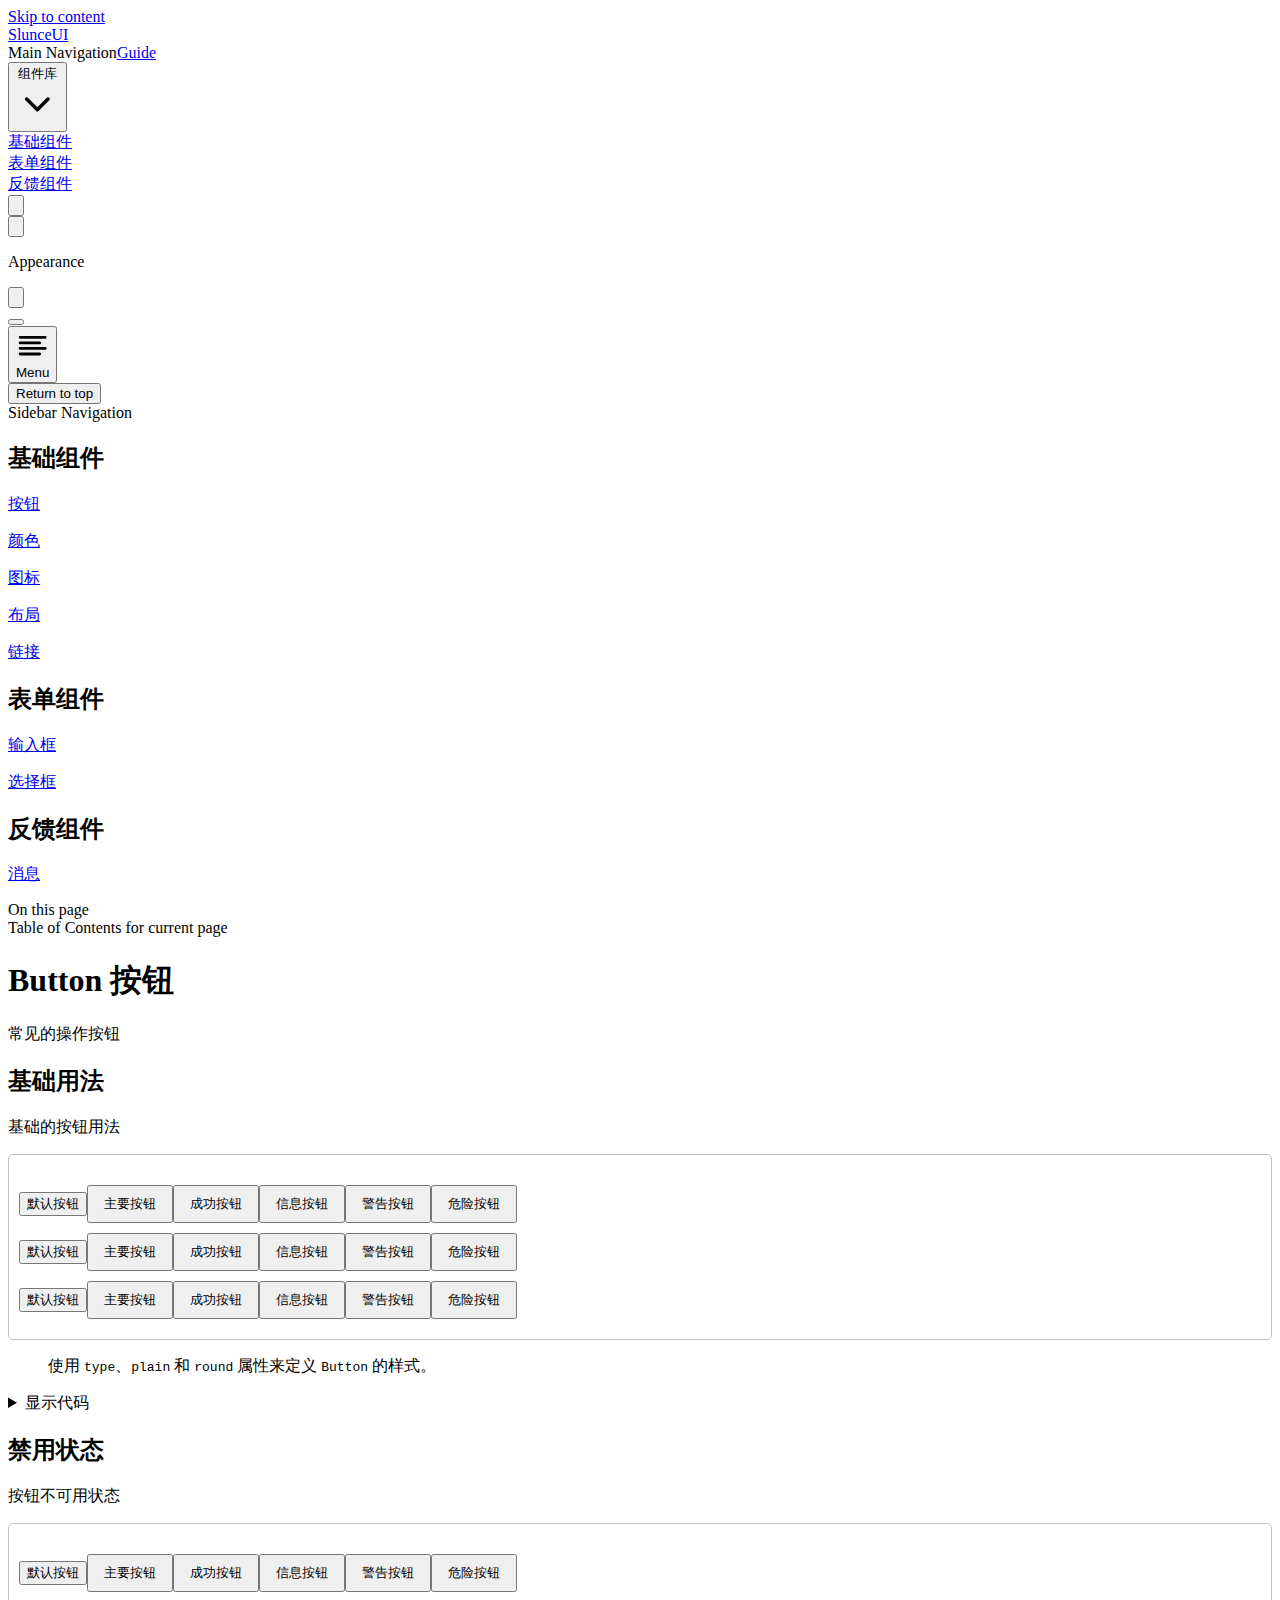
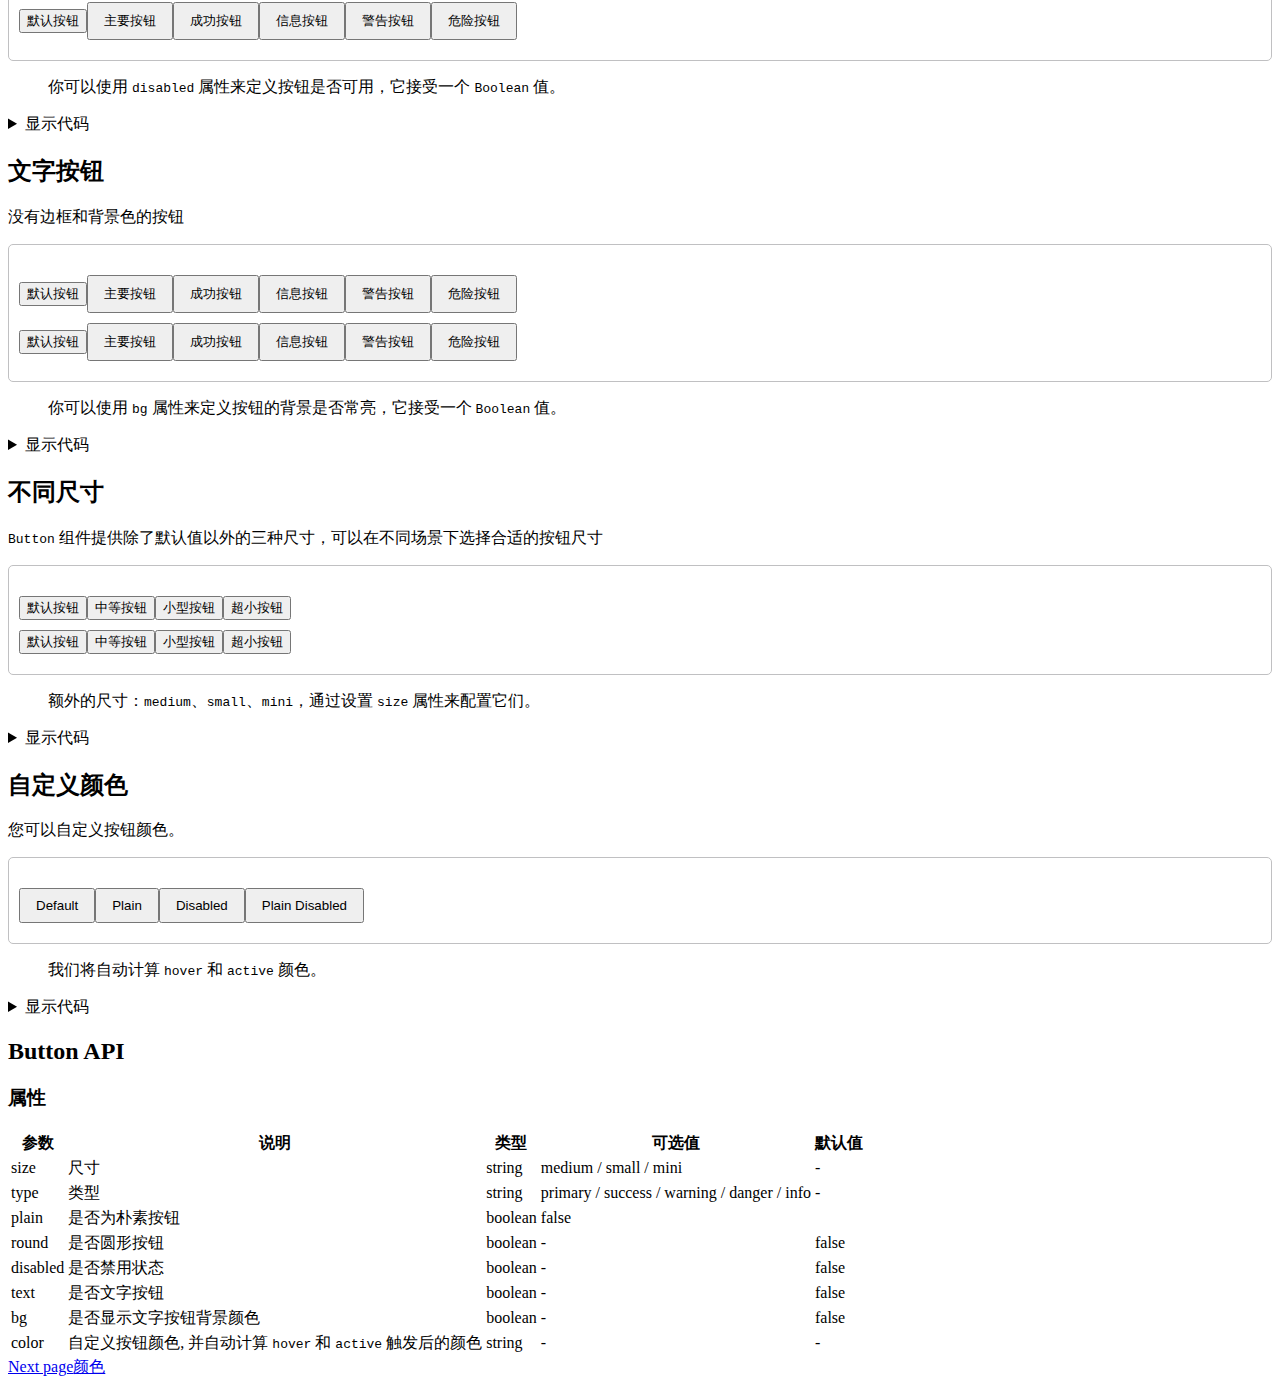
==== commit 95e6182b: "update href" ====
--- a/components/basic/button/index.html
+++ b/components/basic/button/index.html
@@ -5,16 +5,16 @@
     <meta name="viewport" content="width=device-width,initial-scale=1">
     <title>Button 按钮 | VitePress</title>
     <meta name="description" content="A VitePress site">
-    <link rel="preload stylesheet" href="/assets/style.2dcff275.css" as="style">
-    <script type="module" src="/assets/app.7edcdb15.js"></script>
-    <link rel="preload" href="/assets/inter-roman-latin.2ed14f66.woff2" as="font" type="font/woff2" crossorigin="">
-  <link rel="modulepreload" href="/assets/chunks/framework.1fa10162.js">
-  <link rel="modulepreload" href="/assets/chunks/theme.1458fcb7.js">
-  <link rel="modulepreload" href="/assets/components_basic_button_index.md.d06f1eed.lean.js">
+    <link rel="preload stylesheet" href="/slunce-doc/assets/style.93103cda.css" as="style">
+    <script type="module" src="/slunce-doc/assets/app.8381c692.js"></script>
+    <link rel="preload" href="/slunce-doc/assets/inter-roman-latin.2ed14f66.woff2" as="font" type="font/woff2" crossorigin="">
+  <link rel="modulepreload" href="/slunce-doc/assets/chunks/framework.b4f43a5c.js">
+  <link rel="modulepreload" href="/slunce-doc/assets/chunks/theme.961e091b.js">
+  <link rel="modulepreload" href="/slunce-doc/assets/components_basic_button_index.md.492a5ebe.lean.js">
   <script id="check-dark-light">(()=>{const e=localStorage.getItem("vitepress-theme-appearance")||"",a=window.matchMedia("(prefers-color-scheme: dark)").matches;(!e||e==="auto"?a:e==="dark")&&document.documentElement.classList.add("dark")})();</script>
   </head>
   <body>
-    <div id="app"><div class="Layout" data-v-0743a4cf><!--[--><!--]--><!--[--><span tabindex="-1" data-v-5d77ab9c></span><a href="#VPContent" class="VPSkipLink visually-hidden" data-v-5d77ab9c> Skip to content </a><!--]--><!----><header class="VPNav" data-v-0743a4cf data-v-74433bcd><div class="VPNavBar has-sidebar" data-v-74433bcd data-v-3f7b1426><div class="container" data-v-3f7b1426><div class="title" data-v-3f7b1426><div class="VPNavBarTitle has-sidebar" data-v-3f7b1426 data-v-ff58567a><a class="title" href="/" data-v-ff58567a><!--[--><!--]--><!--[--><img class="VPImage logo" src="/logo.png" alt data-v-5f737d12><!--]--><!--[-->SlunceUI<!--]--><!--[--><!--]--></a></div></div><div class="content" data-v-3f7b1426><div class="curtain" data-v-3f7b1426></div><div class="content-body" data-v-3f7b1426><!--[--><!--]--><div class="VPNavBarSearch search" style="--vp-meta-key:&#39;Meta&#39;;" data-v-3f7b1426><!----></div><nav aria-labelledby="main-nav-aria-label" class="VPNavBarMenu menu" data-v-3f7b1426 data-v-c301f080><span id="main-nav-aria-label" class="visually-hidden" data-v-c301f080>Main Navigation</span><!--[--><!--[--><a class="VPLink link VPNavBarMenuLink" href="/guide/quickstart.html" tabindex="0" data-v-c301f080 data-v-0ea0fac5 data-v-6d3f8d57><!--[-->Guide<!--]--><!----></a><!--]--><!--[--><div class="VPFlyout VPNavBarMenuGroup" data-v-c301f080 data-v-d0f6ffcd><button type="button" class="button" aria-haspopup="true" aria-expanded="false" data-v-d0f6ffcd><span class="text" data-v-d0f6ffcd><!----> 组件库 <svg xmlns="http://www.w3.org/2000/svg" aria-hidden="true" focusable="false" viewbox="0 0 24 24" class="text-icon" data-v-d0f6ffcd><path d="M12,16c-0.3,0-0.5-0.1-0.7-0.3l-6-6c-0.4-0.4-0.4-1,0-1.4s1-0.4,1.4,0l5.3,5.3l5.3-5.3c0.4-0.4,1-0.4,1.4,0s0.4,1,0,1.4l-6,6C12.5,15.9,12.3,16,12,16z"></path></svg></span></button><div class="menu" data-v-d0f6ffcd><div class="VPMenu" data-v-d0f6ffcd data-v-55a66631><div class="items" data-v-55a66631><!--[--><!--[--><div class="VPMenuLink" data-v-55a66631 data-v-6b50d89c><a class="VPLink link active" href="/components/basic/button/" data-v-6b50d89c data-v-6d3f8d57><!--[-->基础组件<!--]--><!----></a></div><!--]--><!--[--><div class="VPMenuLink" data-v-55a66631 data-v-6b50d89c><a class="VPLink link" href="/components/form/input/" data-v-6b50d89c data-v-6d3f8d57><!--[-->表单组件<!--]--><!----></a></div><!--]--><!--[--><div class="VPMenuLink" data-v-55a66631 data-v-6b50d89c><a class="VPLink link" href="/components/feedback/message/" data-v-6b50d89c data-v-6d3f8d57><!--[-->反馈组件<!--]--><!----></a></div><!--]--><!--]--></div><!--[--><!--]--></div></div></div><!--]--><!--]--></nav><!----><div class="VPNavBarAppearance appearance" data-v-3f7b1426 data-v-57c62983><button class="VPSwitch VPSwitchAppearance" type="button" role="switch" title="toggle dark mode" aria-checked="false" data-v-57c62983 data-v-f590e0dc data-v-1c01f99e><span class="check" data-v-1c01f99e><span class="icon" data-v-1c01f99e><!--[--><svg xmlns="http://www.w3.org/2000/svg" aria-hidden="true" focusable="false" viewbox="0 0 24 24" class="sun" data-v-f590e0dc><path d="M12,18c-3.3,0-6-2.7-6-6s2.7-6,6-6s6,2.7,6,6S15.3,18,12,18zM12,8c-2.2,0-4,1.8-4,4c0,2.2,1.8,4,4,4c2.2,0,4-1.8,4-4C16,9.8,14.2,8,12,8z"></path><path d="M12,4c-0.6,0-1-0.4-1-1V1c0-0.6,0.4-1,1-1s1,0.4,1,1v2C13,3.6,12.6,4,12,4z"></path><path d="M12,24c-0.6,0-1-0.4-1-1v-2c0-0.6,0.4-1,1-1s1,0.4,1,1v2C13,23.6,12.6,24,12,24z"></path><path d="M5.6,6.6c-0.3,0-0.5-0.1-0.7-0.3L3.5,4.9c-0.4-0.4-0.4-1,0-1.4s1-0.4,1.4,0l1.4,1.4c0.4,0.4,0.4,1,0,1.4C6.2,6.5,5.9,6.6,5.6,6.6z"></path><path d="M19.8,20.8c-0.3,0-0.5-0.1-0.7-0.3l-1.4-1.4c-0.4-0.4-0.4-1,0-1.4s1-0.4,1.4,0l1.4,1.4c0.4,0.4,0.4,1,0,1.4C20.3,20.7,20,20.8,19.8,20.8z"></path><path d="M3,13H1c-0.6,0-1-0.4-1-1s0.4-1,1-1h2c0.6,0,1,0.4,1,1S3.6,13,3,13z"></path><path d="M23,13h-2c-0.6,0-1-0.4-1-1s0.4-1,1-1h2c0.6,0,1,0.4,1,1S23.6,13,23,13z"></path><path d="M4.2,20.8c-0.3,0-0.5-0.1-0.7-0.3c-0.4-0.4-0.4-1,0-1.4l1.4-1.4c0.4-0.4,1-0.4,1.4,0s0.4,1,0,1.4l-1.4,1.4C4.7,20.7,4.5,20.8,4.2,20.8z"></path><path d="M18.4,6.6c-0.3,0-0.5-0.1-0.7-0.3c-0.4-0.4-0.4-1,0-1.4l1.4-1.4c0.4-0.4,1-0.4,1.4,0s0.4,1,0,1.4l-1.4,1.4C18.9,6.5,18.6,6.6,18.4,6.6z"></path></svg><svg xmlns="http://www.w3.org/2000/svg" aria-hidden="true" focusable="false" viewbox="0 0 24 24" class="moon" data-v-f590e0dc><path d="M12.1,22c-0.3,0-0.6,0-0.9,0c-5.5-0.5-9.5-5.4-9-10.9c0.4-4.8,4.2-8.6,9-9c0.4,0,0.8,0.2,1,0.5c0.2,0.3,0.2,0.8-0.1,1.1c-2,2.7-1.4,6.4,1.3,8.4c2.1,1.6,5,1.6,7.1,0c0.3-0.2,0.7-0.3,1.1-0.1c0.3,0.2,0.5,0.6,0.5,1c-0.2,2.7-1.5,5.1-3.6,6.8C16.6,21.2,14.4,22,12.1,22zM9.3,4.4c-2.9,1-5,3.6-5.2,6.8c-0.4,4.4,2.8,8.3,7.2,8.7c2.1,0.2,4.2-0.4,5.8-1.8c1.1-0.9,1.9-2.1,2.4-3.4c-2.5,0.9-5.3,0.5-7.5-1.1C9.2,11.4,8.1,7.7,9.3,4.4z"></path></svg><!--]--></span></span></button></div><!----><div class="VPFlyout VPNavBarExtra extra" data-v-3f7b1426 data-v-7efd8eee data-v-d0f6ffcd><button type="button" class="button" aria-haspopup="true" aria-expanded="false" aria-label="extra navigation" data-v-d0f6ffcd><svg xmlns="http://www.w3.org/2000/svg" aria-hidden="true" focusable="false" viewbox="0 0 24 24" class="icon" data-v-d0f6ffcd><circle cx="12" cy="12" r="2"></circle><circle cx="19" cy="12" r="2"></circle><circle cx="5" cy="12" r="2"></circle></svg></button><div class="menu" data-v-d0f6ffcd><div class="VPMenu" data-v-d0f6ffcd data-v-55a66631><!----><!--[--><!--[--><!----><div class="group" data-v-7efd8eee><div class="item appearance" data-v-7efd8eee><p class="label" data-v-7efd8eee>Appearance</p><div class="appearance-action" data-v-7efd8eee><button class="VPSwitch VPSwitchAppearance" type="button" role="switch" title="toggle dark mode" aria-checked="false" data-v-7efd8eee data-v-f590e0dc data-v-1c01f99e><span class="check" data-v-1c01f99e><span class="icon" data-v-1c01f99e><!--[--><svg xmlns="http://www.w3.org/2000/svg" aria-hidden="true" focusable="false" viewbox="0 0 24 24" class="sun" data-v-f590e0dc><path d="M12,18c-3.3,0-6-2.7-6-6s2.7-6,6-6s6,2.7,6,6S15.3,18,12,18zM12,8c-2.2,0-4,1.8-4,4c0,2.2,1.8,4,4,4c2.2,0,4-1.8,4-4C16,9.8,14.2,8,12,8z"></path><path d="M12,4c-0.6,0-1-0.4-1-1V1c0-0.6,0.4-1,1-1s1,0.4,1,1v2C13,3.6,12.6,4,12,4z"></path><path d="M12,24c-0.6,0-1-0.4-1-1v-2c0-0.6,0.4-1,1-1s1,0.4,1,1v2C13,23.6,12.6,24,12,24z"></path><path d="M5.6,6.6c-0.3,0-0.5-0.1-0.7-0.3L3.5,4.9c-0.4-0.4-0.4-1,0-1.4s1-0.4,1.4,0l1.4,1.4c0.4,0.4,0.4,1,0,1.4C6.2,6.5,5.9,6.6,5.6,6.6z"></path><path d="M19.8,20.8c-0.3,0-0.5-0.1-0.7-0.3l-1.4-1.4c-0.4-0.4-0.4-1,0-1.4s1-0.4,1.4,0l1.4,1.4c0.4,0.4,0.4,1,0,1.4C20.3,20.7,20,20.8,19.8,20.8z"></path><path d="M3,13H1c-0.6,0-1-0.4-1-1s0.4-1,1-1h2c0.6,0,1,0.4,1,1S3.6,13,3,13z"></path><path d="M23,13h-2c-0.6,0-1-0.4-1-1s0.4-1,1-1h2c0.6,0,1,0.4,1,1S23.6,13,23,13z"></path><path d="M4.2,20.8c-0.3,0-0.5-0.1-0.7-0.3c-0.4-0.4-0.4-1,0-1.4l1.4-1.4c0.4-0.4,1-0.4,1.4,0s0.4,1,0,1.4l-1.4,1.4C4.7,20.7,4.5,20.8,4.2,20.8z"></path><path d="M18.4,6.6c-0.3,0-0.5-0.1-0.7-0.3c-0.4-0.4-0.4-1,0-1.4l1.4-1.4c0.4-0.4,1-0.4,1.4,0s0.4,1,0,1.4l-1.4,1.4C18.9,6.5,18.6,6.6,18.4,6.6z"></path></svg><svg xmlns="http://www.w3.org/2000/svg" aria-hidden="true" focusable="false" viewbox="0 0 24 24" class="moon" data-v-f590e0dc><path d="M12.1,22c-0.3,0-0.6,0-0.9,0c-5.5-0.5-9.5-5.4-9-10.9c0.4-4.8,4.2-8.6,9-9c0.4,0,0.8,0.2,1,0.5c0.2,0.3,0.2,0.8-0.1,1.1c-2,2.7-1.4,6.4,1.3,8.4c2.1,1.6,5,1.6,7.1,0c0.3-0.2,0.7-0.3,1.1-0.1c0.3,0.2,0.5,0.6,0.5,1c-0.2,2.7-1.5,5.1-3.6,6.8C16.6,21.2,14.4,22,12.1,22zM9.3,4.4c-2.9,1-5,3.6-5.2,6.8c-0.4,4.4,2.8,8.3,7.2,8.7c2.1,0.2,4.2-0.4,5.8-1.8c1.1-0.9,1.9-2.1,2.4-3.4c-2.5,0.9-5.3,0.5-7.5-1.1C9.2,11.4,8.1,7.7,9.3,4.4z"></path></svg><!--]--></span></span></button></div></div></div><!----><!--]--><!--]--></div></div></div><!--[--><!--]--><button type="button" class="VPNavBarHamburger hamburger" aria-label="mobile navigation" aria-expanded="false" aria-controls="VPNavScreen" data-v-3f7b1426 data-v-90e45a41><span class="container" data-v-90e45a41><span class="top" data-v-90e45a41></span><span class="middle" data-v-90e45a41></span><span class="bottom" data-v-90e45a41></span></span></button></div></div></div></div><!----></header><div class="VPLocalNav" data-v-0743a4cf data-v-85c79b19><button class="menu" aria-expanded="false" aria-controls="VPSidebarNav" data-v-85c79b19><svg xmlns="http://www.w3.org/2000/svg" aria-hidden="true" focusable="false" viewbox="0 0 24 24" class="menu-icon" data-v-85c79b19><path d="M17,11H3c-0.6,0-1-0.4-1-1s0.4-1,1-1h14c0.6,0,1,0.4,1,1S17.6,11,17,11z"></path><path d="M21,7H3C2.4,7,2,6.6,2,6s0.4-1,1-1h18c0.6,0,1,0.4,1,1S21.6,7,21,7z"></path><path d="M21,15H3c-0.6,0-1-0.4-1-1s0.4-1,1-1h18c0.6,0,1,0.4,1,1S21.6,15,21,15z"></path><path d="M17,19H3c-0.6,0-1-0.4-1-1s0.4-1,1-1h14c0.6,0,1,0.4,1,1S17.6,19,17,19z"></path></svg><span class="menu-text" data-v-85c79b19>Menu</span></button><div class="VPLocalNavOutlineDropdown" style="--vp-vh:0px;" data-v-85c79b19 data-v-6636bdb1><button data-v-6636bdb1>Return to top</button><!----></div></div><aside class="VPSidebar" data-v-0743a4cf data-v-1d3a9944><div class="curtain" data-v-1d3a9944></div><nav class="nav" id="VPSidebarNav" aria-labelledby="sidebar-aria-label" tabindex="-1" data-v-1d3a9944><span class="visually-hidden" id="sidebar-aria-label" data-v-1d3a9944> Sidebar Navigation </span><!--[--><!--]--><!--[--><div class="group" data-v-1d3a9944><section class="VPSidebarItem level-0 has-active" data-v-1d3a9944 data-v-4df54b4c><div class="item" role="button" tabindex="0" data-v-4df54b4c><div class="indicator" data-v-4df54b4c></div><h2 class="text" data-v-4df54b4c>基础组件</h2><!----></div><div class="items" data-v-4df54b4c><!--[--><div class="VPSidebarItem level-1 is-link is-active has-active" data-v-4df54b4c data-v-4df54b4c><div class="item" data-v-4df54b4c><div class="indicator" data-v-4df54b4c></div><a class="VPLink link link" href="/components/basic/button/" data-v-4df54b4c data-v-6d3f8d57><!--[--><p class="text" data-v-4df54b4c>按钮</p><!--]--><!----></a><!----></div><!----></div><div class="VPSidebarItem level-1 is-link" data-v-4df54b4c data-v-4df54b4c><div class="item" data-v-4df54b4c><div class="indicator" data-v-4df54b4c></div><a class="VPLink link link" href="/components/basic/color/" data-v-4df54b4c data-v-6d3f8d57><!--[--><p class="text" data-v-4df54b4c>颜色</p><!--]--><!----></a><!----></div><!----></div><div class="VPSidebarItem level-1 is-link" data-v-4df54b4c data-v-4df54b4c><div class="item" data-v-4df54b4c><div class="indicator" data-v-4df54b4c></div><a class="VPLink link link" href="/components/basic/icon/" data-v-4df54b4c data-v-6d3f8d57><!--[--><p class="text" data-v-4df54b4c>图标</p><!--]--><!----></a><!----></div><!----></div><div class="VPSidebarItem level-1 is-link" data-v-4df54b4c data-v-4df54b4c><div class="item" data-v-4df54b4c><div class="indicator" data-v-4df54b4c></div><a class="VPLink link link" href="/components/basic/layout/" data-v-4df54b4c data-v-6d3f8d57><!--[--><p class="text" data-v-4df54b4c>布局</p><!--]--><!----></a><!----></div><!----></div><div class="VPSidebarItem level-1 is-link" data-v-4df54b4c data-v-4df54b4c><div class="item" data-v-4df54b4c><div class="indicator" data-v-4df54b4c></div><a class="VPLink link link" href="/components/basic/link/" data-v-4df54b4c data-v-6d3f8d57><!--[--><p class="text" data-v-4df54b4c>链接</p><!--]--><!----></a><!----></div><!----></div><!--]--></div></section></div><div class="group" data-v-1d3a9944><section class="VPSidebarItem level-0" data-v-1d3a9944 data-v-4df54b4c><div class="item" role="button" tabindex="0" data-v-4df54b4c><div class="indicator" data-v-4df54b4c></div><h2 class="text" data-v-4df54b4c>表单组件</h2><!----></div><div class="items" data-v-4df54b4c><!--[--><div class="VPSidebarItem level-1 is-link" data-v-4df54b4c data-v-4df54b4c><div class="item" data-v-4df54b4c><div class="indicator" data-v-4df54b4c></div><a class="VPLink link link" href="/components/form/input/" data-v-4df54b4c data-v-6d3f8d57><!--[--><p class="text" data-v-4df54b4c>输入框</p><!--]--><!----></a><!----></div><!----></div><div class="VPSidebarItem level-1 is-link" data-v-4df54b4c data-v-4df54b4c><div class="item" data-v-4df54b4c><div class="indicator" data-v-4df54b4c></div><a class="VPLink link link" href="/components/form/select/" data-v-4df54b4c data-v-6d3f8d57><!--[--><p class="text" data-v-4df54b4c>选择框</p><!--]--><!----></a><!----></div><!----></div><!--]--></div></section></div><div class="group" data-v-1d3a9944><section class="VPSidebarItem level-0" data-v-1d3a9944 data-v-4df54b4c><div class="item" role="button" tabindex="0" data-v-4df54b4c><div class="indicator" data-v-4df54b4c></div><h2 class="text" data-v-4df54b4c>反馈组件</h2><!----></div><div class="items" data-v-4df54b4c><!--[--><div class="VPSidebarItem level-1 is-link" data-v-4df54b4c data-v-4df54b4c><div class="item" data-v-4df54b4c><div class="indicator" data-v-4df54b4c></div><a class="VPLink link link" href="/components/feedback/message/" data-v-4df54b4c data-v-6d3f8d57><!--[--><p class="text" data-v-4df54b4c>消息</p><!--]--><!----></a><!----></div><!----></div><!--]--></div></section></div><!--]--><!--[--><!--]--></nav></aside><div class="VPContent has-sidebar" id="VPContent" data-v-0743a4cf data-v-8d9a0112><div class="VPDoc has-sidebar has-aside" data-v-8d9a0112 data-v-25ee9d1d><!--[--><!--]--><div class="container" data-v-25ee9d1d><div class="aside" data-v-25ee9d1d><div class="aside-curtain" data-v-25ee9d1d></div><div class="aside-container" data-v-25ee9d1d><div class="aside-content" data-v-25ee9d1d><div class="VPDocAside" data-v-25ee9d1d data-v-df4d5c94><!--[--><!--]--><!--[--><!--]--><div class="VPDocAsideOutline" data-v-df4d5c94 data-v-f5118e29><div class="content" data-v-f5118e29><div class="outline-marker" data-v-f5118e29></div><div class="outline-title" data-v-f5118e29>On this page</div><nav aria-labelledby="doc-outline-aria-label" data-v-f5118e29><span class="visually-hidden" id="doc-outline-aria-label" data-v-f5118e29> Table of Contents for current page </span><ul class="root" data-v-f5118e29 data-v-3be50e0f><!--[--><!--]--></ul></nav></div></div><!--[--><!--]--><div class="spacer" data-v-df4d5c94></div><!--[--><!--]--><!----><!--[--><!--]--><!--[--><!--]--></div></div></div></div><div class="content" data-v-25ee9d1d><div class="content-container" data-v-25ee9d1d><!--[--><!--]--><!----><main class="main" data-v-25ee9d1d><div style="position:relative;" class="vp-doc _components_basic_button_index" data-v-25ee9d1d><div><h1 id="button-按钮" tabindex="-1">Button 按钮 <a class="header-anchor" href="#button-按钮" aria-label="Permalink to &quot;Button 按钮&quot;">​</a></h1><p>常见的操作按钮</p><h2 id="基础用法" tabindex="-1">基础用法 <a class="header-anchor" href="#基础用法" aria-label="Permalink to &quot;基础用法&quot;">​</a></h2><p>基础的按钮用法</p><div class="box" style="border:1px solid #c0c0c2;border-radius:5px;padding:20px 10px;"><div><button class="slButton sl-button sl-button-normal sl-button-default" style="margin-top:10px;" data-v-25413bf1><!----><!--[-->默认按钮<!--]--><!----></button><button class="slButton sl-button sl-button-normal sl-button-primary" style="--custom-color:#000000;--custom-color-hover:#282828;--custom-color-active:#000000;--custom-color-disabled:#505050;padding:8px 15px;margin-top:10px;" data-v-25413bf1><!----><!--[-->主要按钮<!--]--><!----></button><button class="slButton sl-button sl-button-normal sl-button-success" style="--custom-color:#000000;--custom-color-hover:#282828;--custom-color-active:#000000;--custom-color-disabled:#505050;padding:8px 15px;margin-top:10px;" data-v-25413bf1><!----><!--[-->成功按钮<!--]--><!----></button><button class="slButton sl-button sl-button-normal sl-button-info" style="--custom-color:#000000;--custom-color-hover:#282828;--custom-color-active:#000000;--custom-color-disabled:#505050;padding:8px 15px;margin-top:10px;" data-v-25413bf1><!----><!--[-->信息按钮<!--]--><!----></button><button class="slButton sl-button sl-button-normal sl-button-warning" style="--custom-color:#000000;--custom-color-hover:#282828;--custom-color-active:#000000;--custom-color-disabled:#505050;padding:8px 15px;margin-top:10px;" data-v-25413bf1><!----><!--[-->警告按钮<!--]--><!----></button><button class="slButton sl-button sl-button-normal sl-button-danger" style="--custom-color:#000000;--custom-color-hover:#282828;--custom-color-active:#000000;--custom-color-disabled:#505050;padding:8px 15px;margin-top:10px;" data-v-25413bf1><!----><!--[-->危险按钮<!--]--><!----></button></div><div><button class="slButton sl-button sl-button-normal sl-button-default is-plain" style="margin-top:10px;" data-v-25413bf1><!----><!--[-->默认按钮<!--]--><!----></button><button class="slButton sl-button sl-button-normal sl-button-primary is-plain" style="--custom-color:#000000;--custom-color-hover:#282828;--custom-color-active:#000000;--custom-color-disabled:#505050;padding:8px 15px;margin-top:10px;" data-v-25413bf1><!----><!--[-->主要按钮<!--]--><!----></button><button class="slButton sl-button sl-button-normal sl-button-success is-plain" style="--custom-color:#000000;--custom-color-hover:#282828;--custom-color-active:#000000;--custom-color-disabled:#505050;padding:8px 15px;margin-top:10px;" data-v-25413bf1><!----><!--[-->成功按钮<!--]--><!----></button><button class="slButton sl-button sl-button-normal sl-button-info is-plain" style="--custom-color:#000000;--custom-color-hover:#282828;--custom-color-active:#000000;--custom-color-disabled:#505050;padding:8px 15px;margin-top:10px;" data-v-25413bf1><!----><!--[-->信息按钮<!--]--><!----></button><button class="slButton sl-button sl-button-normal sl-button-warning is-plain" style="--custom-color:#000000;--custom-color-hover:#282828;--custom-color-active:#000000;--custom-color-disabled:#505050;padding:8px 15px;margin-top:10px;" data-v-25413bf1><!----><!--[-->警告按钮<!--]--><!----></button><button class="slButton sl-button sl-button-normal sl-button-danger is-plain" style="--custom-color:#000000;--custom-color-hover:#282828;--custom-color-active:#000000;--custom-color-disabled:#505050;padding:8px 15px;margin-top:10px;" data-v-25413bf1><!----><!--[-->危险按钮<!--]--><!----></button></div><div><button class="slButton sl-button sl-button-normal sl-button-default is-round" style="margin-top:10px;" data-v-25413bf1><!----><!--[-->默认按钮<!--]--><!----></button><button class="slButton sl-button sl-button-normal sl-button-primary is-round" style="--custom-color:#000000;--custom-color-hover:#282828;--custom-color-active:#000000;--custom-color-disabled:#505050;padding:8px 15px;margin-top:10px;" data-v-25413bf1><!----><!--[-->主要按钮<!--]--><!----></button><button class="slButton sl-button sl-button-normal sl-button-success is-round" style="--custom-color:#000000;--custom-color-hover:#282828;--custom-color-active:#000000;--custom-color-disabled:#505050;padding:8px 15px;margin-top:10px;" data-v-25413bf1><!----><!--[-->成功按钮<!--]--><!----></button><button class="slButton sl-button sl-button-normal sl-button-info is-round" style="--custom-color:#000000;--custom-color-hover:#282828;--custom-color-active:#000000;--custom-color-disabled:#505050;padding:8px 15px;margin-top:10px;" data-v-25413bf1><!----><!--[-->信息按钮<!--]--><!----></button><button class="slButton sl-button sl-button-normal sl-button-warning is-round" style="--custom-color:#000000;--custom-color-hover:#282828;--custom-color-active:#000000;--custom-color-disabled:#505050;padding:8px 15px;margin-top:10px;" data-v-25413bf1><!----><!--[-->警告按钮<!--]--><!----></button><button class="slButton sl-button sl-button-normal sl-button-danger is-round" style="--custom-color:#000000;--custom-color-hover:#282828;--custom-color-active:#000000;--custom-color-disabled:#505050;padding:8px 15px;margin-top:10px;" data-v-25413bf1><!----><!--[-->危险按钮<!--]--><!----></button></div></div><blockquote><p>使用 <code>type</code>、<code>plain</code> 和 <code>round</code> 属性来定义 <code>Button</code> 的样式。</p></blockquote><details class="details custom-block"><summary>显示代码</summary><div class="language-html"><button title="Copy Code" class="copy"></button><span class="lang">html</span><pre class="shiki material-theme-palenight"><code><span class="line"><span style="color:#89DDFF;">&lt;</span><span style="color:#F07178;">div</span><span style="color:#89DDFF;">&gt;</span></span>
+    <div id="app"><div class="Layout" data-v-0743a4cf><!--[--><!--]--><!--[--><span tabindex="-1" data-v-5d77ab9c></span><a href="#VPContent" class="VPSkipLink visually-hidden" data-v-5d77ab9c> Skip to content </a><!--]--><!----><header class="VPNav" data-v-0743a4cf data-v-74433bcd><div class="VPNavBar has-sidebar" data-v-74433bcd data-v-3f7b1426><div class="container" data-v-3f7b1426><div class="title" data-v-3f7b1426><div class="VPNavBarTitle has-sidebar" data-v-3f7b1426 data-v-ff58567a><a class="title" href="/slunce-doc/" data-v-ff58567a><!--[--><!--]--><!--[--><img class="VPImage logo" src="/slunce-doc/logo.png" alt data-v-5f737d12><!--]--><!--[-->SlunceUI<!--]--><!--[--><!--]--></a></div></div><div class="content" data-v-3f7b1426><div class="curtain" data-v-3f7b1426></div><div class="content-body" data-v-3f7b1426><!--[--><!--]--><div class="VPNavBarSearch search" style="--vp-meta-key:&#39;Meta&#39;;" data-v-3f7b1426><!----></div><nav aria-labelledby="main-nav-aria-label" class="VPNavBarMenu menu" data-v-3f7b1426 data-v-c301f080><span id="main-nav-aria-label" class="visually-hidden" data-v-c301f080>Main Navigation</span><!--[--><!--[--><a class="VPLink link VPNavBarMenuLink" href="/slunce-doc/guide/quickstart.html" tabindex="0" data-v-c301f080 data-v-0ea0fac5 data-v-6d3f8d57><!--[-->Guide<!--]--><!----></a><!--]--><!--[--><div class="VPFlyout VPNavBarMenuGroup" data-v-c301f080 data-v-d0f6ffcd><button type="button" class="button" aria-haspopup="true" aria-expanded="false" data-v-d0f6ffcd><span class="text" data-v-d0f6ffcd><!----> 组件库 <svg xmlns="http://www.w3.org/2000/svg" aria-hidden="true" focusable="false" viewbox="0 0 24 24" class="text-icon" data-v-d0f6ffcd><path d="M12,16c-0.3,0-0.5-0.1-0.7-0.3l-6-6c-0.4-0.4-0.4-1,0-1.4s1-0.4,1.4,0l5.3,5.3l5.3-5.3c0.4-0.4,1-0.4,1.4,0s0.4,1,0,1.4l-6,6C12.5,15.9,12.3,16,12,16z"></path></svg></span></button><div class="menu" data-v-d0f6ffcd><div class="VPMenu" data-v-d0f6ffcd data-v-55a66631><div class="items" data-v-55a66631><!--[--><!--[--><div class="VPMenuLink" data-v-55a66631 data-v-6b50d89c><a class="VPLink link active" href="/slunce-doc/components/basic/button/" data-v-6b50d89c data-v-6d3f8d57><!--[-->基础组件<!--]--><!----></a></div><!--]--><!--[--><div class="VPMenuLink" data-v-55a66631 data-v-6b50d89c><a class="VPLink link" href="/slunce-doc/components/form/input/" data-v-6b50d89c data-v-6d3f8d57><!--[-->表单组件<!--]--><!----></a></div><!--]--><!--[--><div class="VPMenuLink" data-v-55a66631 data-v-6b50d89c><a class="VPLink link" href="/slunce-doc/components/feedback/message/" data-v-6b50d89c data-v-6d3f8d57><!--[-->反馈组件<!--]--><!----></a></div><!--]--><!--]--></div><!--[--><!--]--></div></div></div><!--]--><!--]--></nav><!----><div class="VPNavBarAppearance appearance" data-v-3f7b1426 data-v-57c62983><button class="VPSwitch VPSwitchAppearance" type="button" role="switch" title="toggle dark mode" aria-checked="false" data-v-57c62983 data-v-f590e0dc data-v-1c01f99e><span class="check" data-v-1c01f99e><span class="icon" data-v-1c01f99e><!--[--><svg xmlns="http://www.w3.org/2000/svg" aria-hidden="true" focusable="false" viewbox="0 0 24 24" class="sun" data-v-f590e0dc><path d="M12,18c-3.3,0-6-2.7-6-6s2.7-6,6-6s6,2.7,6,6S15.3,18,12,18zM12,8c-2.2,0-4,1.8-4,4c0,2.2,1.8,4,4,4c2.2,0,4-1.8,4-4C16,9.8,14.2,8,12,8z"></path><path d="M12,4c-0.6,0-1-0.4-1-1V1c0-0.6,0.4-1,1-1s1,0.4,1,1v2C13,3.6,12.6,4,12,4z"></path><path d="M12,24c-0.6,0-1-0.4-1-1v-2c0-0.6,0.4-1,1-1s1,0.4,1,1v2C13,23.6,12.6,24,12,24z"></path><path d="M5.6,6.6c-0.3,0-0.5-0.1-0.7-0.3L3.5,4.9c-0.4-0.4-0.4-1,0-1.4s1-0.4,1.4,0l1.4,1.4c0.4,0.4,0.4,1,0,1.4C6.2,6.5,5.9,6.6,5.6,6.6z"></path><path d="M19.8,20.8c-0.3,0-0.5-0.1-0.7-0.3l-1.4-1.4c-0.4-0.4-0.4-1,0-1.4s1-0.4,1.4,0l1.4,1.4c0.4,0.4,0.4,1,0,1.4C20.3,20.7,20,20.8,19.8,20.8z"></path><path d="M3,13H1c-0.6,0-1-0.4-1-1s0.4-1,1-1h2c0.6,0,1,0.4,1,1S3.6,13,3,13z"></path><path d="M23,13h-2c-0.6,0-1-0.4-1-1s0.4-1,1-1h2c0.6,0,1,0.4,1,1S23.6,13,23,13z"></path><path d="M4.2,20.8c-0.3,0-0.5-0.1-0.7-0.3c-0.4-0.4-0.4-1,0-1.4l1.4-1.4c0.4-0.4,1-0.4,1.4,0s0.4,1,0,1.4l-1.4,1.4C4.7,20.7,4.5,20.8,4.2,20.8z"></path><path d="M18.4,6.6c-0.3,0-0.5-0.1-0.7-0.3c-0.4-0.4-0.4-1,0-1.4l1.4-1.4c0.4-0.4,1-0.4,1.4,0s0.4,1,0,1.4l-1.4,1.4C18.9,6.5,18.6,6.6,18.4,6.6z"></path></svg><svg xmlns="http://www.w3.org/2000/svg" aria-hidden="true" focusable="false" viewbox="0 0 24 24" class="moon" data-v-f590e0dc><path d="M12.1,22c-0.3,0-0.6,0-0.9,0c-5.5-0.5-9.5-5.4-9-10.9c0.4-4.8,4.2-8.6,9-9c0.4,0,0.8,0.2,1,0.5c0.2,0.3,0.2,0.8-0.1,1.1c-2,2.7-1.4,6.4,1.3,8.4c2.1,1.6,5,1.6,7.1,0c0.3-0.2,0.7-0.3,1.1-0.1c0.3,0.2,0.5,0.6,0.5,1c-0.2,2.7-1.5,5.1-3.6,6.8C16.6,21.2,14.4,22,12.1,22zM9.3,4.4c-2.9,1-5,3.6-5.2,6.8c-0.4,4.4,2.8,8.3,7.2,8.7c2.1,0.2,4.2-0.4,5.8-1.8c1.1-0.9,1.9-2.1,2.4-3.4c-2.5,0.9-5.3,0.5-7.5-1.1C9.2,11.4,8.1,7.7,9.3,4.4z"></path></svg><!--]--></span></span></button></div><!----><div class="VPFlyout VPNavBarExtra extra" data-v-3f7b1426 data-v-7efd8eee data-v-d0f6ffcd><button type="button" class="button" aria-haspopup="true" aria-expanded="false" aria-label="extra navigation" data-v-d0f6ffcd><svg xmlns="http://www.w3.org/2000/svg" aria-hidden="true" focusable="false" viewbox="0 0 24 24" class="icon" data-v-d0f6ffcd><circle cx="12" cy="12" r="2"></circle><circle cx="19" cy="12" r="2"></circle><circle cx="5" cy="12" r="2"></circle></svg></button><div class="menu" data-v-d0f6ffcd><div class="VPMenu" data-v-d0f6ffcd data-v-55a66631><!----><!--[--><!--[--><!----><div class="group" data-v-7efd8eee><div class="item appearance" data-v-7efd8eee><p class="label" data-v-7efd8eee>Appearance</p><div class="appearance-action" data-v-7efd8eee><button class="VPSwitch VPSwitchAppearance" type="button" role="switch" title="toggle dark mode" aria-checked="false" data-v-7efd8eee data-v-f590e0dc data-v-1c01f99e><span class="check" data-v-1c01f99e><span class="icon" data-v-1c01f99e><!--[--><svg xmlns="http://www.w3.org/2000/svg" aria-hidden="true" focusable="false" viewbox="0 0 24 24" class="sun" data-v-f590e0dc><path d="M12,18c-3.3,0-6-2.7-6-6s2.7-6,6-6s6,2.7,6,6S15.3,18,12,18zM12,8c-2.2,0-4,1.8-4,4c0,2.2,1.8,4,4,4c2.2,0,4-1.8,4-4C16,9.8,14.2,8,12,8z"></path><path d="M12,4c-0.6,0-1-0.4-1-1V1c0-0.6,0.4-1,1-1s1,0.4,1,1v2C13,3.6,12.6,4,12,4z"></path><path d="M12,24c-0.6,0-1-0.4-1-1v-2c0-0.6,0.4-1,1-1s1,0.4,1,1v2C13,23.6,12.6,24,12,24z"></path><path d="M5.6,6.6c-0.3,0-0.5-0.1-0.7-0.3L3.5,4.9c-0.4-0.4-0.4-1,0-1.4s1-0.4,1.4,0l1.4,1.4c0.4,0.4,0.4,1,0,1.4C6.2,6.5,5.9,6.6,5.6,6.6z"></path><path d="M19.8,20.8c-0.3,0-0.5-0.1-0.7-0.3l-1.4-1.4c-0.4-0.4-0.4-1,0-1.4s1-0.4,1.4,0l1.4,1.4c0.4,0.4,0.4,1,0,1.4C20.3,20.7,20,20.8,19.8,20.8z"></path><path d="M3,13H1c-0.6,0-1-0.4-1-1s0.4-1,1-1h2c0.6,0,1,0.4,1,1S3.6,13,3,13z"></path><path d="M23,13h-2c-0.6,0-1-0.4-1-1s0.4-1,1-1h2c0.6,0,1,0.4,1,1S23.6,13,23,13z"></path><path d="M4.2,20.8c-0.3,0-0.5-0.1-0.7-0.3c-0.4-0.4-0.4-1,0-1.4l1.4-1.4c0.4-0.4,1-0.4,1.4,0s0.4,1,0,1.4l-1.4,1.4C4.7,20.7,4.5,20.8,4.2,20.8z"></path><path d="M18.4,6.6c-0.3,0-0.5-0.1-0.7-0.3c-0.4-0.4-0.4-1,0-1.4l1.4-1.4c0.4-0.4,1-0.4,1.4,0s0.4,1,0,1.4l-1.4,1.4C18.9,6.5,18.6,6.6,18.4,6.6z"></path></svg><svg xmlns="http://www.w3.org/2000/svg" aria-hidden="true" focusable="false" viewbox="0 0 24 24" class="moon" data-v-f590e0dc><path d="M12.1,22c-0.3,0-0.6,0-0.9,0c-5.5-0.5-9.5-5.4-9-10.9c0.4-4.8,4.2-8.6,9-9c0.4,0,0.8,0.2,1,0.5c0.2,0.3,0.2,0.8-0.1,1.1c-2,2.7-1.4,6.4,1.3,8.4c2.1,1.6,5,1.6,7.1,0c0.3-0.2,0.7-0.3,1.1-0.1c0.3,0.2,0.5,0.6,0.5,1c-0.2,2.7-1.5,5.1-3.6,6.8C16.6,21.2,14.4,22,12.1,22zM9.3,4.4c-2.9,1-5,3.6-5.2,6.8c-0.4,4.4,2.8,8.3,7.2,8.7c2.1,0.2,4.2-0.4,5.8-1.8c1.1-0.9,1.9-2.1,2.4-3.4c-2.5,0.9-5.3,0.5-7.5-1.1C9.2,11.4,8.1,7.7,9.3,4.4z"></path></svg><!--]--></span></span></button></div></div></div><!----><!--]--><!--]--></div></div></div><!--[--><!--]--><button type="button" class="VPNavBarHamburger hamburger" aria-label="mobile navigation" aria-expanded="false" aria-controls="VPNavScreen" data-v-3f7b1426 data-v-90e45a41><span class="container" data-v-90e45a41><span class="top" data-v-90e45a41></span><span class="middle" data-v-90e45a41></span><span class="bottom" data-v-90e45a41></span></span></button></div></div></div></div><!----></header><div class="VPLocalNav" data-v-0743a4cf data-v-85c79b19><button class="menu" aria-expanded="false" aria-controls="VPSidebarNav" data-v-85c79b19><svg xmlns="http://www.w3.org/2000/svg" aria-hidden="true" focusable="false" viewbox="0 0 24 24" class="menu-icon" data-v-85c79b19><path d="M17,11H3c-0.6,0-1-0.4-1-1s0.4-1,1-1h14c0.6,0,1,0.4,1,1S17.6,11,17,11z"></path><path d="M21,7H3C2.4,7,2,6.6,2,6s0.4-1,1-1h18c0.6,0,1,0.4,1,1S21.6,7,21,7z"></path><path d="M21,15H3c-0.6,0-1-0.4-1-1s0.4-1,1-1h18c0.6,0,1,0.4,1,1S21.6,15,21,15z"></path><path d="M17,19H3c-0.6,0-1-0.4-1-1s0.4-1,1-1h14c0.6,0,1,0.4,1,1S17.6,19,17,19z"></path></svg><span class="menu-text" data-v-85c79b19>Menu</span></button><div class="VPLocalNavOutlineDropdown" style="--vp-vh:0px;" data-v-85c79b19 data-v-6636bdb1><button data-v-6636bdb1>Return to top</button><!----></div></div><aside class="VPSidebar" data-v-0743a4cf data-v-1d3a9944><div class="curtain" data-v-1d3a9944></div><nav class="nav" id="VPSidebarNav" aria-labelledby="sidebar-aria-label" tabindex="-1" data-v-1d3a9944><span class="visually-hidden" id="sidebar-aria-label" data-v-1d3a9944> Sidebar Navigation </span><!--[--><!--]--><!--[--><div class="group" data-v-1d3a9944><section class="VPSidebarItem level-0 has-active" data-v-1d3a9944 data-v-4df54b4c><div class="item" role="button" tabindex="0" data-v-4df54b4c><div class="indicator" data-v-4df54b4c></div><h2 class="text" data-v-4df54b4c>基础组件</h2><!----></div><div class="items" data-v-4df54b4c><!--[--><div class="VPSidebarItem level-1 is-link is-active has-active" data-v-4df54b4c data-v-4df54b4c><div class="item" data-v-4df54b4c><div class="indicator" data-v-4df54b4c></div><a class="VPLink link link" href="/slunce-doc/components/basic/button/" data-v-4df54b4c data-v-6d3f8d57><!--[--><p class="text" data-v-4df54b4c>按钮</p><!--]--><!----></a><!----></div><!----></div><div class="VPSidebarItem level-1 is-link" data-v-4df54b4c data-v-4df54b4c><div class="item" data-v-4df54b4c><div class="indicator" data-v-4df54b4c></div><a class="VPLink link link" href="/slunce-doc/components/basic/color/" data-v-4df54b4c data-v-6d3f8d57><!--[--><p class="text" data-v-4df54b4c>颜色</p><!--]--><!----></a><!----></div><!----></div><div class="VPSidebarItem level-1 is-link" data-v-4df54b4c data-v-4df54b4c><div class="item" data-v-4df54b4c><div class="indicator" data-v-4df54b4c></div><a class="VPLink link link" href="/slunce-doc/components/basic/icon/" data-v-4df54b4c data-v-6d3f8d57><!--[--><p class="text" data-v-4df54b4c>图标</p><!--]--><!----></a><!----></div><!----></div><div class="VPSidebarItem level-1 is-link" data-v-4df54b4c data-v-4df54b4c><div class="item" data-v-4df54b4c><div class="indicator" data-v-4df54b4c></div><a class="VPLink link link" href="/slunce-doc/components/basic/layout/" data-v-4df54b4c data-v-6d3f8d57><!--[--><p class="text" data-v-4df54b4c>布局</p><!--]--><!----></a><!----></div><!----></div><div class="VPSidebarItem level-1 is-link" data-v-4df54b4c data-v-4df54b4c><div class="item" data-v-4df54b4c><div class="indicator" data-v-4df54b4c></div><a class="VPLink link link" href="/slunce-doc/components/basic/link/" data-v-4df54b4c data-v-6d3f8d57><!--[--><p class="text" data-v-4df54b4c>链接</p><!--]--><!----></a><!----></div><!----></div><!--]--></div></section></div><div class="group" data-v-1d3a9944><section class="VPSidebarItem level-0" data-v-1d3a9944 data-v-4df54b4c><div class="item" role="button" tabindex="0" data-v-4df54b4c><div class="indicator" data-v-4df54b4c></div><h2 class="text" data-v-4df54b4c>表单组件</h2><!----></div><div class="items" data-v-4df54b4c><!--[--><div class="VPSidebarItem level-1 is-link" data-v-4df54b4c data-v-4df54b4c><div class="item" data-v-4df54b4c><div class="indicator" data-v-4df54b4c></div><a class="VPLink link link" href="/slunce-doc/components/form/input/" data-v-4df54b4c data-v-6d3f8d57><!--[--><p class="text" data-v-4df54b4c>输入框</p><!--]--><!----></a><!----></div><!----></div><div class="VPSidebarItem level-1 is-link" data-v-4df54b4c data-v-4df54b4c><div class="item" data-v-4df54b4c><div class="indicator" data-v-4df54b4c></div><a class="VPLink link link" href="/slunce-doc/components/form/select/" data-v-4df54b4c data-v-6d3f8d57><!--[--><p class="text" data-v-4df54b4c>选择框</p><!--]--><!----></a><!----></div><!----></div><!--]--></div></section></div><div class="group" data-v-1d3a9944><section class="VPSidebarItem level-0" data-v-1d3a9944 data-v-4df54b4c><div class="item" role="button" tabindex="0" data-v-4df54b4c><div class="indicator" data-v-4df54b4c></div><h2 class="text" data-v-4df54b4c>反馈组件</h2><!----></div><div class="items" data-v-4df54b4c><!--[--><div class="VPSidebarItem level-1 is-link" data-v-4df54b4c data-v-4df54b4c><div class="item" data-v-4df54b4c><div class="indicator" data-v-4df54b4c></div><a class="VPLink link link" href="/slunce-doc/components/feedback/message/" data-v-4df54b4c data-v-6d3f8d57><!--[--><p class="text" data-v-4df54b4c>消息</p><!--]--><!----></a><!----></div><!----></div><!--]--></div></section></div><!--]--><!--[--><!--]--></nav></aside><div class="VPContent has-sidebar" id="VPContent" data-v-0743a4cf data-v-8d9a0112><div class="VPDoc has-sidebar has-aside" data-v-8d9a0112 data-v-25ee9d1d><!--[--><!--]--><div class="container" data-v-25ee9d1d><div class="aside" data-v-25ee9d1d><div class="aside-curtain" data-v-25ee9d1d></div><div class="aside-container" data-v-25ee9d1d><div class="aside-content" data-v-25ee9d1d><div class="VPDocAside" data-v-25ee9d1d data-v-df4d5c94><!--[--><!--]--><!--[--><!--]--><div class="VPDocAsideOutline" data-v-df4d5c94 data-v-f5118e29><div class="content" data-v-f5118e29><div class="outline-marker" data-v-f5118e29></div><div class="outline-title" data-v-f5118e29>On this page</div><nav aria-labelledby="doc-outline-aria-label" data-v-f5118e29><span class="visually-hidden" id="doc-outline-aria-label" data-v-f5118e29> Table of Contents for current page </span><ul class="root" data-v-f5118e29 data-v-3be50e0f><!--[--><!--]--></ul></nav></div></div><!--[--><!--]--><div class="spacer" data-v-df4d5c94></div><!--[--><!--]--><!----><!--[--><!--]--><!--[--><!--]--></div></div></div></div><div class="content" data-v-25ee9d1d><div class="content-container" data-v-25ee9d1d><!--[--><!--]--><!----><main class="main" data-v-25ee9d1d><div style="position:relative;" class="vp-doc _slunce-doc_components_basic_button_index" data-v-25ee9d1d><div><h1 id="button-按钮" tabindex="-1">Button 按钮 <a class="header-anchor" href="#button-按钮" aria-label="Permalink to &quot;Button 按钮&quot;">​</a></h1><p>常见的操作按钮</p><h2 id="基础用法" tabindex="-1">基础用法 <a class="header-anchor" href="#基础用法" aria-label="Permalink to &quot;基础用法&quot;">​</a></h2><p>基础的按钮用法</p><div class="box" style="border:1px solid #c0c0c2;border-radius:5px;padding:20px 10px;"><div><button class="slButton sl-button sl-button-normal sl-button-default" style="margin-top:10px;" data-v-25413bf1><!----><!--[-->默认按钮<!--]--><!----></button><button class="slButton sl-button sl-button-normal sl-button-primary" style="--custom-color:#000000;--custom-color-hover:#282828;--custom-color-active:#000000;--custom-color-disabled:#505050;padding:8px 15px;margin-top:10px;" data-v-25413bf1><!----><!--[-->主要按钮<!--]--><!----></button><button class="slButton sl-button sl-button-normal sl-button-success" style="--custom-color:#000000;--custom-color-hover:#282828;--custom-color-active:#000000;--custom-color-disabled:#505050;padding:8px 15px;margin-top:10px;" data-v-25413bf1><!----><!--[-->成功按钮<!--]--><!----></button><button class="slButton sl-button sl-button-normal sl-button-info" style="--custom-color:#000000;--custom-color-hover:#282828;--custom-color-active:#000000;--custom-color-disabled:#505050;padding:8px 15px;margin-top:10px;" data-v-25413bf1><!----><!--[-->信息按钮<!--]--><!----></button><button class="slButton sl-button sl-button-normal sl-button-warning" style="--custom-color:#000000;--custom-color-hover:#282828;--custom-color-active:#000000;--custom-color-disabled:#505050;padding:8px 15px;margin-top:10px;" data-v-25413bf1><!----><!--[-->警告按钮<!--]--><!----></button><button class="slButton sl-button sl-button-normal sl-button-danger" style="--custom-color:#000000;--custom-color-hover:#282828;--custom-color-active:#000000;--custom-color-disabled:#505050;padding:8px 15px;margin-top:10px;" data-v-25413bf1><!----><!--[-->危险按钮<!--]--><!----></button></div><div><button class="slButton sl-button sl-button-normal sl-button-default is-plain" style="margin-top:10px;" data-v-25413bf1><!----><!--[-->默认按钮<!--]--><!----></button><button class="slButton sl-button sl-button-normal sl-button-primary is-plain" style="--custom-color:#000000;--custom-color-hover:#282828;--custom-color-active:#000000;--custom-color-disabled:#505050;padding:8px 15px;margin-top:10px;" data-v-25413bf1><!----><!--[-->主要按钮<!--]--><!----></button><button class="slButton sl-button sl-button-normal sl-button-success is-plain" style="--custom-color:#000000;--custom-color-hover:#282828;--custom-color-active:#000000;--custom-color-disabled:#505050;padding:8px 15px;margin-top:10px;" data-v-25413bf1><!----><!--[-->成功按钮<!--]--><!----></button><button class="slButton sl-button sl-button-normal sl-button-info is-plain" style="--custom-color:#000000;--custom-color-hover:#282828;--custom-color-active:#000000;--custom-color-disabled:#505050;padding:8px 15px;margin-top:10px;" data-v-25413bf1><!----><!--[-->信息按钮<!--]--><!----></button><button class="slButton sl-button sl-button-normal sl-button-warning is-plain" style="--custom-color:#000000;--custom-color-hover:#282828;--custom-color-active:#000000;--custom-color-disabled:#505050;padding:8px 15px;margin-top:10px;" data-v-25413bf1><!----><!--[-->警告按钮<!--]--><!----></button><button class="slButton sl-button sl-button-normal sl-button-danger is-plain" style="--custom-color:#000000;--custom-color-hover:#282828;--custom-color-active:#000000;--custom-color-disabled:#505050;padding:8px 15px;margin-top:10px;" data-v-25413bf1><!----><!--[-->危险按钮<!--]--><!----></button></div><div><button class="slButton sl-button sl-button-normal sl-button-default is-round" style="margin-top:10px;" data-v-25413bf1><!----><!--[-->默认按钮<!--]--><!----></button><button class="slButton sl-button sl-button-normal sl-button-primary is-round" style="--custom-color:#000000;--custom-color-hover:#282828;--custom-color-active:#000000;--custom-color-disabled:#505050;padding:8px 15px;margin-top:10px;" data-v-25413bf1><!----><!--[-->主要按钮<!--]--><!----></button><button class="slButton sl-button sl-button-normal sl-button-success is-round" style="--custom-color:#000000;--custom-color-hover:#282828;--custom-color-active:#000000;--custom-color-disabled:#505050;padding:8px 15px;margin-top:10px;" data-v-25413bf1><!----><!--[-->成功按钮<!--]--><!----></button><button class="slButton sl-button sl-button-normal sl-button-info is-round" style="--custom-color:#000000;--custom-color-hover:#282828;--custom-color-active:#000000;--custom-color-disabled:#505050;padding:8px 15px;margin-top:10px;" data-v-25413bf1><!----><!--[-->信息按钮<!--]--><!----></button><button class="slButton sl-button sl-button-normal sl-button-warning is-round" style="--custom-color:#000000;--custom-color-hover:#282828;--custom-color-active:#000000;--custom-color-disabled:#505050;padding:8px 15px;margin-top:10px;" data-v-25413bf1><!----><!--[-->警告按钮<!--]--><!----></button><button class="slButton sl-button sl-button-normal sl-button-danger is-round" style="--custom-color:#000000;--custom-color-hover:#282828;--custom-color-active:#000000;--custom-color-disabled:#505050;padding:8px 15px;margin-top:10px;" data-v-25413bf1><!----><!--[-->危险按钮<!--]--><!----></button></div></div><blockquote><p>使用 <code>type</code>、<code>plain</code> 和 <code>round</code> 属性来定义 <code>Button</code> 的样式。</p></blockquote><details class="details custom-block"><summary>显示代码</summary><div class="language-html"><button title="Copy Code" class="copy"></button><span class="lang">html</span><pre class="shiki material-theme-palenight"><code><span class="line"><span style="color:#89DDFF;">&lt;</span><span style="color:#F07178;">div</span><span style="color:#89DDFF;">&gt;</span></span>
 <span class="line"><span style="color:#A6ACCD;">  </span><span style="color:#89DDFF;">&lt;</span><span style="color:#F07178;">sl-button</span><span style="color:#89DDFF;">&gt;</span><span style="color:#A6ACCD;">默认按钮</span><span style="color:#89DDFF;">&lt;/</span><span style="color:#F07178;">sl-button</span><span style="color:#89DDFF;">&gt;</span></span>
 <span class="line"><span style="color:#A6ACCD;">  </span><span style="color:#89DDFF;">&lt;</span><span style="color:#F07178;">sl-button</span><span style="color:#89DDFF;"> </span><span style="color:#C792EA;">type</span><span style="color:#89DDFF;">=</span><span style="color:#89DDFF;">&quot;</span><span style="color:#C3E88D;">primary</span><span style="color:#89DDFF;">&quot;</span><span style="color:#89DDFF;">&gt;</span><span style="color:#A6ACCD;">主要按钮</span><span style="color:#89DDFF;">&lt;/</span><span style="color:#F07178;">sl-button</span><span style="color:#89DDFF;">&gt;</span></span>
 <span class="line"><span style="color:#A6ACCD;">  </span><span style="color:#89DDFF;">&lt;</span><span style="color:#F07178;">sl-button</span><span style="color:#89DDFF;"> </span><span style="color:#C792EA;">type</span><span style="color:#89DDFF;">=</span><span style="color:#89DDFF;">&quot;</span><span style="color:#C3E88D;">success</span><span style="color:#89DDFF;">&quot;</span><span style="color:#89DDFF;">&gt;</span><span style="color:#A6ACCD;">成功按钮</span><span style="color:#89DDFF;">&lt;/</span><span style="color:#F07178;">sl-button</span><span style="color:#89DDFF;">&gt;</span></span>
@@ -87,9 +87,9 @@
 <span class="line"><span style="color:#A6ACCD;">  </span><span style="color:#89DDFF;">&lt;</span><span style="color:#F07178;">sl-button</span><span style="color:#89DDFF;"> </span><span style="color:#C792EA;">type</span><span style="color:#89DDFF;">=</span><span style="color:#89DDFF;">&quot;</span><span style="color:#C3E88D;">custom</span><span style="color:#89DDFF;">&quot;</span><span style="color:#89DDFF;"> </span><span style="color:#C792EA;">color</span><span style="color:#89DDFF;">=</span><span style="color:#89DDFF;">&quot;</span><span style="color:#C3E88D;">#626aef</span><span style="color:#89DDFF;">&quot;</span><span style="color:#89DDFF;"> </span><span style="color:#C792EA;">plain</span><span style="color:#89DDFF;">&gt;</span><span style="color:#A6ACCD;">Plain</span><span style="color:#89DDFF;">&lt;/</span><span style="color:#F07178;">sl-button</span><span style="color:#89DDFF;">&gt;</span></span>
 <span class="line"><span style="color:#A6ACCD;">  </span><span style="color:#89DDFF;">&lt;</span><span style="color:#F07178;">sl-button</span><span style="color:#89DDFF;"> </span><span style="color:#C792EA;">type</span><span style="color:#89DDFF;">=</span><span style="color:#89DDFF;">&quot;</span><span style="color:#C3E88D;">custom</span><span style="color:#89DDFF;">&quot;</span><span style="color:#89DDFF;"> </span><span style="color:#C792EA;">color</span><span style="color:#89DDFF;">=</span><span style="color:#89DDFF;">&quot;</span><span style="color:#C3E88D;">#626aef</span><span style="color:#89DDFF;">&quot;</span><span style="color:#89DDFF;"> </span><span style="color:#C792EA;">disabled</span><span style="color:#89DDFF;">&gt;</span><span style="color:#A6ACCD;">Disabled</span><span style="color:#89DDFF;">&lt;/</span><span style="color:#F07178;">sl-button</span><span style="color:#89DDFF;">&gt;</span></span>
 <span class="line"><span style="color:#A6ACCD;">  </span><span style="color:#89DDFF;">&lt;</span><span style="color:#F07178;">sl-button</span><span style="color:#89DDFF;"> </span><span style="color:#C792EA;">type</span><span style="color:#89DDFF;">=</span><span style="color:#89DDFF;">&quot;</span><span style="color:#C3E88D;">custom</span><span style="color:#89DDFF;">&quot;</span><span style="color:#89DDFF;"> </span><span style="color:#C792EA;">color</span><span style="color:#89DDFF;">=</span><span style="color:#89DDFF;">&quot;</span><span style="color:#C3E88D;">#626aef</span><span style="color:#89DDFF;">&quot;</span><span style="color:#89DDFF;"> </span><span style="color:#C792EA;">plain</span><span style="color:#89DDFF;"> </span><span style="color:#C792EA;">disabled</span><span style="color:#89DDFF;">&gt;</span><span style="color:#A6ACCD;">Plain Disabled</span><span style="color:#89DDFF;">&lt;/</span><span style="color:#F07178;">sl-button</span><span style="color:#89DDFF;">&gt;</span></span>
-<span class="line"><span style="color:#89DDFF;">&lt;/</span><span style="color:#F07178;">div</span><span style="color:#89DDFF;">&gt;</span></span></code></pre></div></details><h2 id="button-api" tabindex="-1">Button API <a class="header-anchor" href="#button-api" aria-label="Permalink to &quot;Button API&quot;">​</a></h2><h3 id="属性" tabindex="-1">属性 <a class="header-anchor" href="#属性" aria-label="Permalink to &quot;属性&quot;">​</a></h3><table><thead><tr><th>参数</th><th>说明</th><th>类型</th><th>可选值</th><th>默认值</th></tr></thead><tbody><tr><td>size</td><td>尺寸</td><td>string</td><td>medium / small / mini</td><td>-</td></tr><tr><td>type</td><td>类型</td><td>string</td><td>primary / success / warning / danger / info</td><td>-</td></tr><tr><td>plain</td><td>是否为朴素按钮</td><td>boolean</td><td>false</td><td></td></tr><tr><td>round</td><td>是否圆形按钮</td><td>boolean</td><td>-</td><td>false</td></tr><tr><td>disabled</td><td>是否禁用状态</td><td>boolean</td><td>-</td><td>false</td></tr><tr><td>text</td><td>是否文字按钮</td><td>boolean</td><td>-</td><td>false</td></tr><tr><td>bg</td><td>是否显示文字按钮背景颜色</td><td>boolean</td><td>-</td><td>false</td></tr><tr><td>color</td><td>自定义按钮颜色, 并自动计算 <code>hover</code> 和 <code>active</code> 触发后的颜色</td><td>string</td><td>-</td><td>-</td></tr></tbody></table></div></div></main><footer class="VPDocFooter" data-v-25ee9d1d data-v-9311c6f6><!--[--><!--]--><!----><div class="prev-next" data-v-9311c6f6><div class="pager" data-v-9311c6f6><!----></div><div class="pager" data-v-9311c6f6><a class="pager-link next" href="/components/basic/color/" data-v-9311c6f6><span class="desc" data-v-9311c6f6>Next page</span><span class="title" data-v-9311c6f6>颜色</span></a></div></div></footer><!--[--><!--]--></div></div></div><!--[--><!--]--></div></div><!----><!--[--><!--]--></div></div>
-    <script>__VP_HASH_MAP__ = JSON.parse("{\"index.md\":\"4f8254b4\",\"components_form_select_index.md\":\"07b512e1\",\"guide_quickstart.md\":\"17990739\",\"components_basic_color_index.md\":\"3d9cb752\",\"components_basic_icon_index.md\":\"07965a9c\",\"components_basic_link_index.md\":\"c1fee735\",\"components_form_input_index.md\":\"7f9564b3\",\"components_basic_layout_index.md\":\"c97dc624\",\"components_basic_button_index.md\":\"d06f1eed\"}")
-__VP_SITE_DATA__ = JSON.parse("{\"lang\":\"en-US\",\"dir\":\"ltr\",\"title\":\"VitePress\",\"description\":\"A VitePress site\",\"base\":\"/\",\"head\":[],\"appearance\":true,\"themeConfig\":{\"logo\":\"/logo.png\",\"siteTitle\":\"SlunceUI\",\"nav\":[{\"text\":\"Guide\",\"link\":\"/guide/quickstart\",\"activeMatch\":\"/guide/quickstart\"},{\"text\":\"组件库\",\"items\":[{\"text\":\"基础组件\",\"link\":\"/components/basic/button/\"},{\"text\":\"表单组件\",\"link\":\"/components/form/input/\"},{\"text\":\"反馈组件\",\"link\":\"/components/feedback/message/\"}]}],\"sidebar\":{\"/components/\":[{\"text\":\"基础组件\",\"items\":[{\"text\":\"按钮\",\"link\":\"/components/basic/button/\"},{\"text\":\"颜色\",\"link\":\"/components/basic/color/\"},{\"text\":\"图标\",\"link\":\"/components/basic/icon/\"},{\"text\":\"布局\",\"link\":\"/components/basic/layout/\"},{\"text\":\"链接\",\"link\":\"/components/basic/link/\"}]},{\"text\":\"表单组件\",\"items\":[{\"text\":\"输入框\",\"link\":\"/components/form/input/\"},{\"text\":\"选择框\",\"link\":\"/components/form/select/\"}]},{\"text\":\"反馈组件\",\"items\":[{\"text\":\"消息\",\"link\":\"/components/feedback/message/\"}]}]}},\"locales\":{},\"scrollOffset\":90,\"cleanUrls\":false}")</script>
+<span class="line"><span style="color:#89DDFF;">&lt;/</span><span style="color:#F07178;">div</span><span style="color:#89DDFF;">&gt;</span></span></code></pre></div></details><h2 id="button-api" tabindex="-1">Button API <a class="header-anchor" href="#button-api" aria-label="Permalink to &quot;Button API&quot;">​</a></h2><h3 id="属性" tabindex="-1">属性 <a class="header-anchor" href="#属性" aria-label="Permalink to &quot;属性&quot;">​</a></h3><table><thead><tr><th>参数</th><th>说明</th><th>类型</th><th>可选值</th><th>默认值</th></tr></thead><tbody><tr><td>size</td><td>尺寸</td><td>string</td><td>medium / small / mini</td><td>-</td></tr><tr><td>type</td><td>类型</td><td>string</td><td>primary / success / warning / danger / info</td><td>-</td></tr><tr><td>plain</td><td>是否为朴素按钮</td><td>boolean</td><td>false</td><td></td></tr><tr><td>round</td><td>是否圆形按钮</td><td>boolean</td><td>-</td><td>false</td></tr><tr><td>disabled</td><td>是否禁用状态</td><td>boolean</td><td>-</td><td>false</td></tr><tr><td>text</td><td>是否文字按钮</td><td>boolean</td><td>-</td><td>false</td></tr><tr><td>bg</td><td>是否显示文字按钮背景颜色</td><td>boolean</td><td>-</td><td>false</td></tr><tr><td>color</td><td>自定义按钮颜色, 并自动计算 <code>hover</code> 和 <code>active</code> 触发后的颜色</td><td>string</td><td>-</td><td>-</td></tr></tbody></table></div></div></main><footer class="VPDocFooter" data-v-25ee9d1d data-v-9311c6f6><!--[--><!--]--><!----><div class="prev-next" data-v-9311c6f6><div class="pager" data-v-9311c6f6><!----></div><div class="pager" data-v-9311c6f6><a class="pager-link next" href="/slunce-doc/components/basic/color/" data-v-9311c6f6><span class="desc" data-v-9311c6f6>Next page</span><span class="title" data-v-9311c6f6>颜色</span></a></div></div></footer><!--[--><!--]--></div></div></div><!--[--><!--]--></div></div><!----><!--[--><!--]--></div></div>
+    <script>__VP_HASH_MAP__ = JSON.parse("{\"index.md\":\"1c7bab77\",\"components_basic_icon_index.md\":\"c2cedcea\",\"components_form_select_index.md\":\"46f03fe3\",\"guide_quickstart.md\":\"a02c1c2a\",\"components_basic_color_index.md\":\"42691672\",\"components_basic_link_index.md\":\"039126d9\",\"components_basic_layout_index.md\":\"9ee7a1a3\",\"components_basic_button_index.md\":\"492a5ebe\",\"components_form_input_index.md\":\"2a9cf405\"}")
+__VP_SITE_DATA__ = JSON.parse("{\"lang\":\"en-US\",\"dir\":\"ltr\",\"title\":\"VitePress\",\"description\":\"A VitePress site\",\"base\":\"/slunce-doc/\",\"head\":[],\"appearance\":true,\"themeConfig\":{\"logo\":\"/logo.png\",\"siteTitle\":\"SlunceUI\",\"nav\":[{\"text\":\"Guide\",\"link\":\"/guide/quickstart\",\"activeMatch\":\"/guide/quickstart\"},{\"text\":\"组件库\",\"items\":[{\"text\":\"基础组件\",\"link\":\"/components/basic/button/\"},{\"text\":\"表单组件\",\"link\":\"/components/form/input/\"},{\"text\":\"反馈组件\",\"link\":\"/components/feedback/message/\"}]}],\"sidebar\":{\"/components/\":[{\"text\":\"基础组件\",\"items\":[{\"text\":\"按钮\",\"link\":\"/components/basic/button/\"},{\"text\":\"颜色\",\"link\":\"/components/basic/color/\"},{\"text\":\"图标\",\"link\":\"/components/basic/icon/\"},{\"text\":\"布局\",\"link\":\"/components/basic/layout/\"},{\"text\":\"链接\",\"link\":\"/components/basic/link/\"}]},{\"text\":\"表单组件\",\"items\":[{\"text\":\"输入框\",\"link\":\"/components/form/input/\"},{\"text\":\"选择框\",\"link\":\"/components/form/select/\"}]},{\"text\":\"反馈组件\",\"items\":[{\"text\":\"消息\",\"link\":\"/components/feedback/message/\"}]}]}},\"locales\":{},\"scrollOffset\":90,\"cleanUrls\":false}")</script>
     
   </body>
 </html>